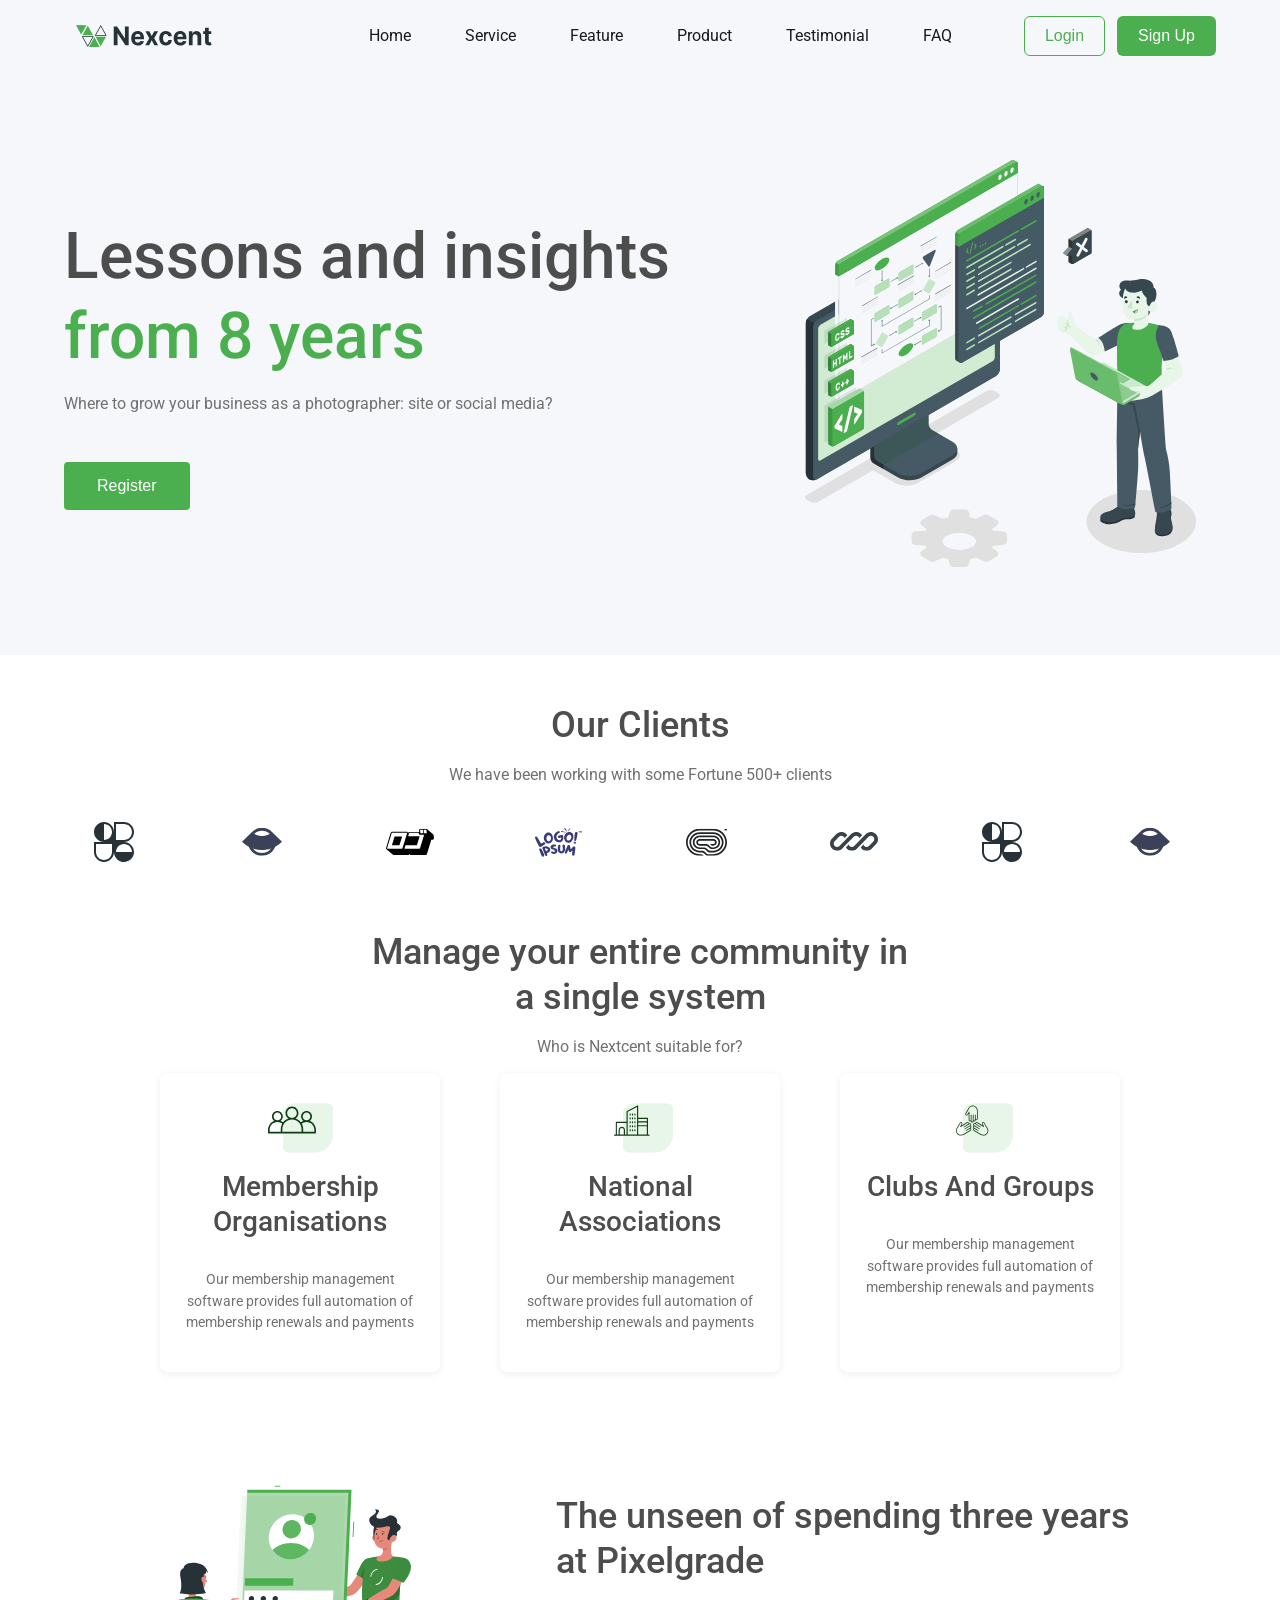
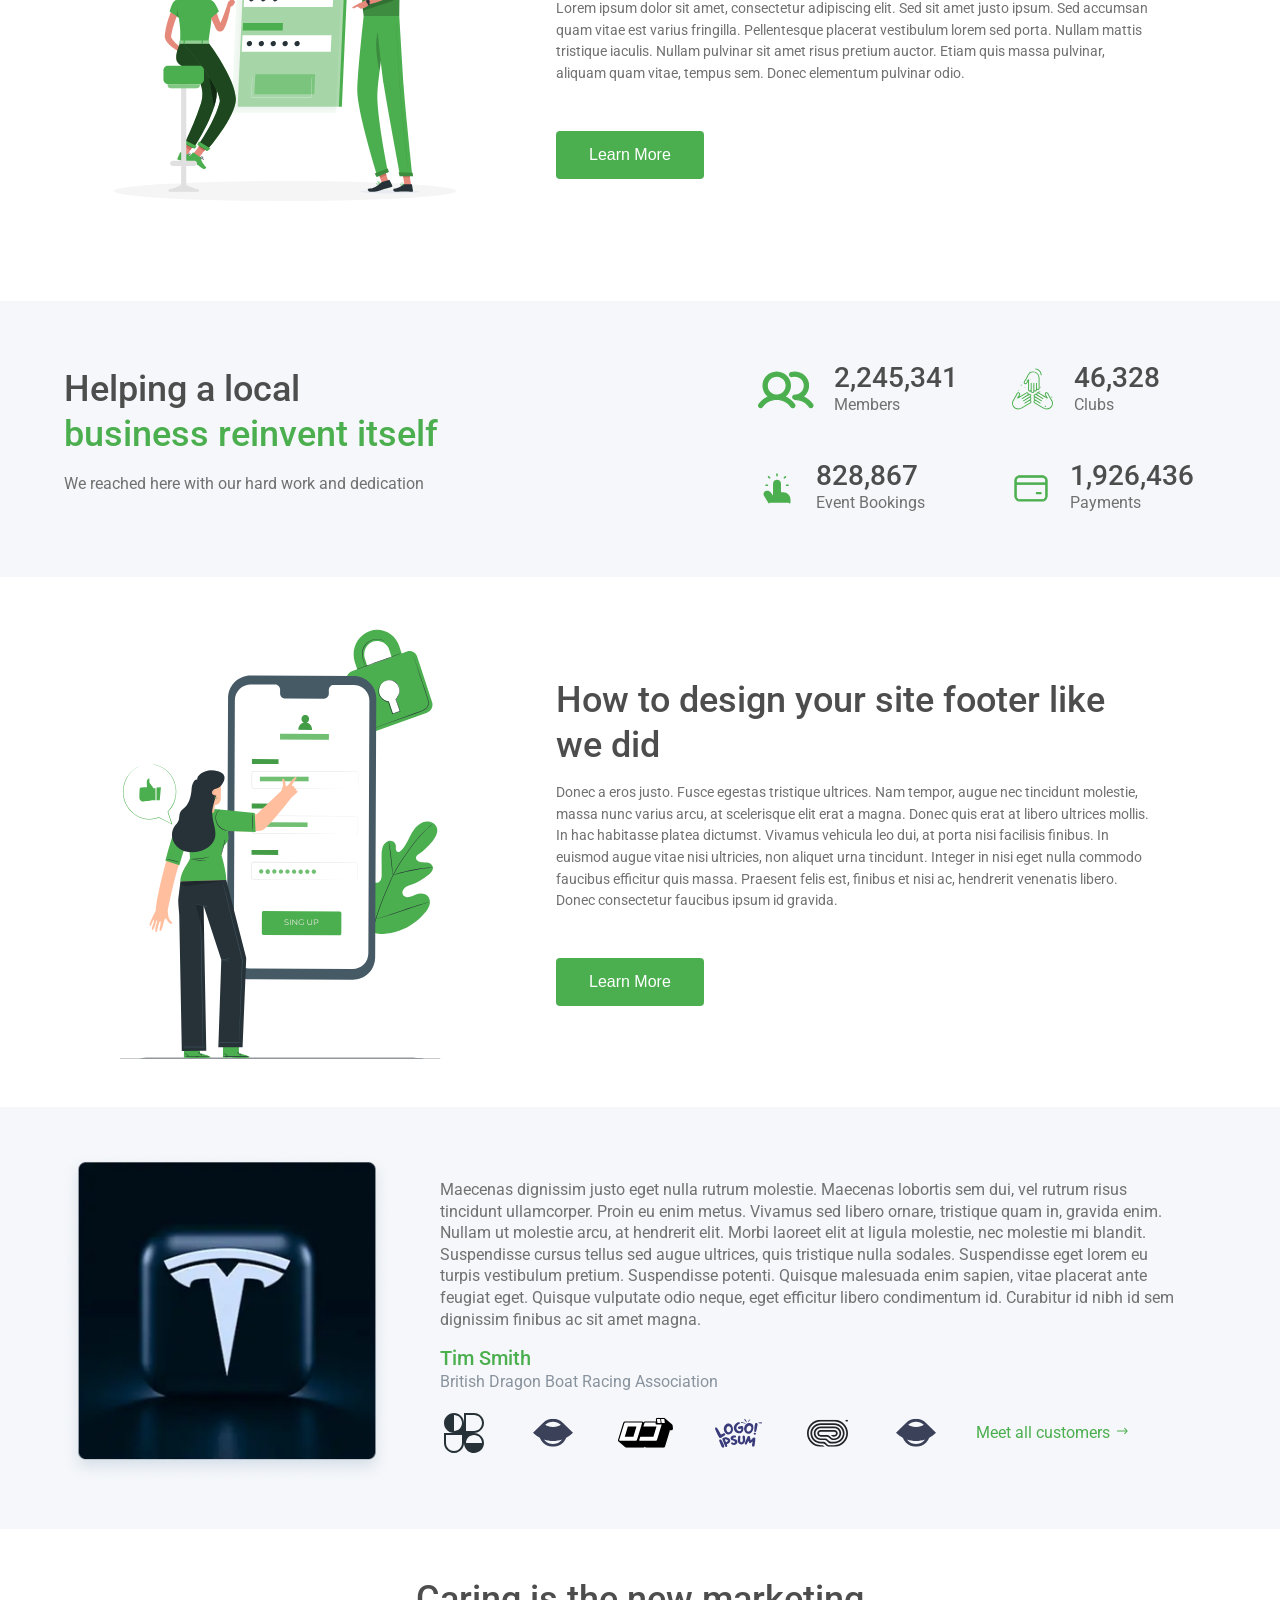
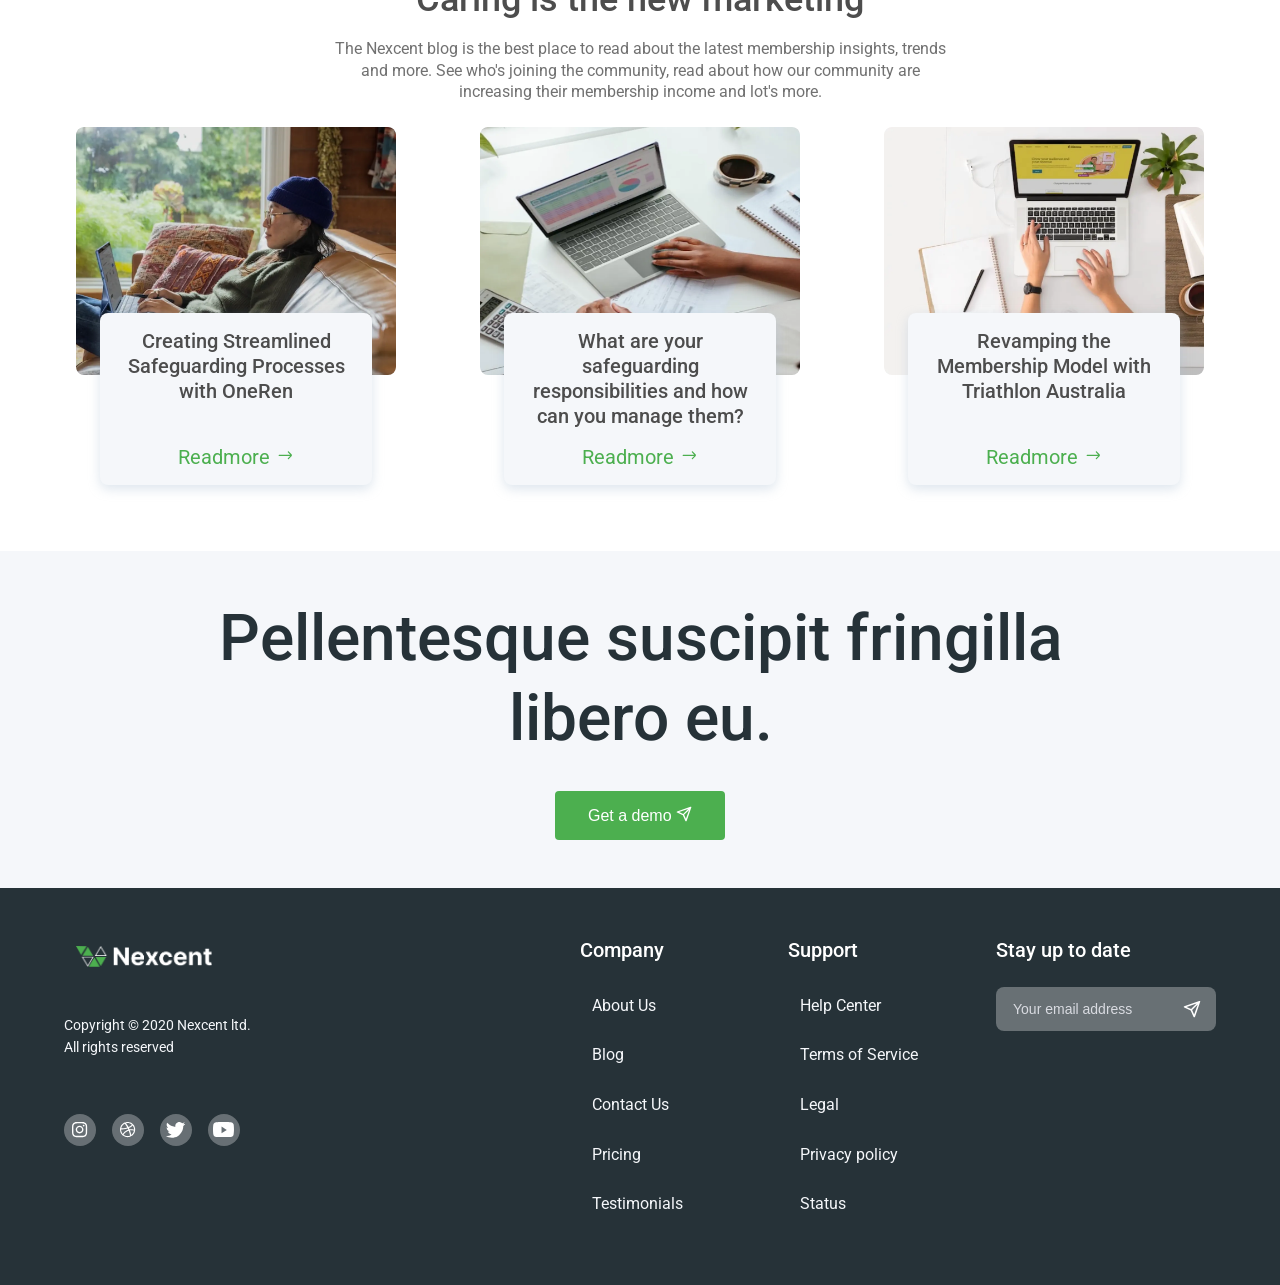
==== index.html @ 590fdd29 "review changes from 21/4/26" ====
<!doctype html>
<html lang="en">
  <head>
    <meta charset="UTF-8" />
    <meta name="viewport" content="width=device-width, initial-scale=1.0" />

    <meta name="mobile-web-app-capable" content="yes" />
    <meta name="apple-mobile-web-app-status-bar-style" content="default" />
    <meta name="apple-mobile-web-app-title" content="Nexcent" />

    <title>Lessons and insights from 8 years | Nexcent</title>

    <meta
      name="description"
      content="Lessons and insights from 8 years. Where to grow your business as a photographer: site or social media?"
    />
    <meta name="theme-color" content="#4caf4f" />
    <link rel="icon" href="assets/favicon.ico" type="image/x-icon" />

    <!-- Styles -->
    <link rel="stylesheet" href="css/typography.css" />

    <link
      rel="preload"
      href="css/styles.css"
      as="style"
      onload="this.rel = 'stylesheet'"
    />
    <noscript>
      <link rel="stylesheet" href="css/styles.css" />
    </noscript>

    <link rel="stylesheet" href="css/icomoon.css" />
  </head>

  <body>
    <a href="#main" class="skip-link">Skip to main content</a>
    <!-- Header Section -->
    <header>
      <div class="container">
        <div class="header-inner">
          <!-- Logo -->
          <a href="/" class="logo">
            <img
              src="assets/logo.svg"
              alt="Nexcent logo"
              width="160"
              height="25"
              fetchpriority="high"
            />
          </a>

          <!-- Hamburger -->
          <button
            class="hamburger"
            aria-controls="primary-navigation"
            aria-expanded="false"
            aria-label="Toggle menu"
          >
            <span></span>
            <span></span>
            <span></span>
          </button>

          <!-- Navigation -->
          <nav
            id="primary-navigation"
            class="nav-menu"
            aria-label="Main Navigation"
          >
            <!-- Close -->
            <button type="button" class="menu-close" aria-label="Close menu">
              <span></span>
              <span></span>
            </button>

            <ul class="nav-list">
              <li><a href="#">Home</a></li>
              <li><a href="#">Service</a></li>
              <li><a href="#">Feature</a></li>
              <li><a href="#">Product</a></li>
              <li><a href="#">Testimonial</a></li>
              <li><a href="#">FAQ</a></li>
            </ul>

            <div class="nav-actions">
              <button class="btn-secondary btn-header" data-modal="loginModal">
                Login
              </button>
              <button class="btn-primary btn-header" data-modal="signupModal">
                Sign Up
              </button>
            </div>
          </nav>
        </div>
      </div>
    </header>
    <div class="menu-overlay"></div>

    <!-- Main Section -->
    <main id="main">
      <!-- Hero section -->
      <section class="hero-section">
        <div class="container">
          <div class="hero-content flex-gap">
            <div class="hero-text">
              <h1>Lessons and insights <span>from 8 years</span></h1>
              <p class="sub-text">
                Where to grow your business as a photographer: site or social
                media?
              </p>
              <button
                type="button"
                class="btn-primary btn-register"
                data-modal="signupModal"
              >
                Register
              </button>
            </div>

            <picture class="hero-illustration">
              <source
                srcset="assets/hero-illustration.svg"
                type="image/svg+xml"
              />
              <img
                src="assets/hero-illustration.jpg"
                alt=""
                width="391"
                height="407"
                fetchpriority="high"
              />
            </picture>
          </div>
        </div>
      </section>

      <!-- Client section -->
      <section class="client-section">
        <div class="container">
          <div class="our-client-content">
            <h2 class="scroll-heading">Our Clients</h2>
            <p class="sub-text">
              We have been working with some Fortune 500+ clients
            </p>

            <div class="client-slider">
              <div class="client-track">
                <ul class="client-logos">
                  <!-- First Set of Logos -->
                  <li>
                    <img
                      src="assets/clients/client-logo-1.svg"
                      alt="Client Logo 1"
                      width="48"
                      height="48"
                      loading="lazy"
                    />
                  </li>
                  <li>
                    <img
                      src="assets/clients/client-logo-2.svg"
                      alt="Client Logo 2"
                      width="48"
                      height="48"
                      loading="lazy"
                    />
                  </li>
                  <li>
                    <img
                      src="assets/clients/client-logo-3.svg"
                      alt="Client Logo 3"
                      width="48"
                      height="48"
                      loading="lazy"
                    />
                  </li>
                  <li>
                    <img
                      src="assets/clients/client-logo-4.svg"
                      alt="Client Logo 4"
                      width="48"
                      height="48"
                      loading="lazy"
                    />
                  </li>
                  <li>
                    <img
                      src="assets/clients/client-logo-5.svg"
                      alt="Client Logo 5"
                      width="48"
                      height="48"
                      loading="lazy"
                    />
                  </li>
                  <li>
                    <img
                      src="assets/clients/client-logo-6.svg"
                      alt="Client Logo 6"
                      width="48"
                      height="48"
                      loading="lazy"
                    />
                  </li>

                  <!-- Duplicate Set of Logos (Required for seamless infinite scroll) -->
                  <li>
                    <img
                      src="assets/clients/client-logo-1.svg"
                      alt="Client Logo 1"
                      width="48"
                      height="48"
                      loading="lazy"
                    />
                  </li>
                  <li>
                    <img
                      src="assets/clients/client-logo-2.svg"
                      alt="Client Logo 2"
                      width="48"
                      height="48"
                      loading="lazy"
                    />
                  </li>
                  <li>
                    <img
                      src="assets/clients/client-logo-3.svg"
                      alt="Client Logo 3"
                      width="48"
                      height="48"
                      loading="lazy"
                    />
                  </li>
                  <li>
                    <img
                      src="assets/clients/client-logo-4.svg"
                      alt="Client Logo 4"
                      width="48"
                      height="48"
                      loading="lazy"
                    />
                  </li>
                  <li>
                    <img
                      src="assets/clients/client-logo-5.svg"
                      alt="Client Logo 5"
                      width="48"
                      height="48"
                      loading="lazy"
                    />
                  </li>
                  <li>
                    <img
                      src="assets/clients/client-logo-6.svg"
                      alt="Client Logo 6"
                      width="48"
                      height="48"
                      loading="lazy"
                    />
                  </li>
                </ul>
              </div>
            </div>
          </div>
        </div>
      </section>

      <!-- feature cards section -->
      <section class="feature-cards-section">
        <div class="container">
          <div class="our-client-content">
            <h2 class="scroll-heading">
              Manage your entire community in a single system
            </h2>
            <p class="sub-text">Who is Nextcent suitable for?</p>
          </div>
          <div class="feature-cards horizontal-scroll grid-gap">
            <div class="feature-card">
              <span class="icon-membership" aria-hidden="true"></span>
              <h3>Membership Organisations</h3>
              <p class="sub-section">
                Our membership management software provides full automation of
                membership renewals and payments
              </p>
            </div>

            <div class="feature-card">
              <span class="icon-associations" aria-hidden="true"></span>
              <h3>National Associations</h3>
              <p class="sub-section">
                Our membership management software provides full automation of
                membership renewals and payments
              </p>
            </div>

            <div class="feature-card">
              <span class="icon-clubs-groups" aria-hidden="true"></span>
              <h3>Clubs And Groups</h3>
              <p class="sub-section">
                Our membership management software provides full automation of
                membership renewals and payments
              </p>
            </div>
          </div>
        </div>
      </section>

      <!-- Descriptive content section -->
      <section class="descriptive-content">
        <div class="container">
          <div class="description-content flex-gap">
            <picture class="pixelgrade-illustration">
              <source
                srcset="assets/pixelgrade-illustration.svg"
                type="image/svg+xml"
              />
              <img
                src="assets/pixelgrade-illustration.jpg"
                width="442"
                height="329"
                alt=""
                loading="lazy"
              />
            </picture>
            <div class="description-text-content">
              <h2 class="scroll-heading">
                The unseen of spending three years at Pixelgrade
              </h2>
              <p class="sub-section">
                Lorem ipsum dolor sit amet, consectetur adipiscing elit. Sed sit
                amet justo ipsum. Sed accumsan quam vitae est varius fringilla.
                Pellentesque placerat vestibulum lorem sed porta. Nullam mattis
                tristique iaculis. Nullam pulvinar sit amet risus pretium
                auctor. Etiam quis massa pulvinar, aliquam quam vitae, tempus
                sem. Donec elementum pulvinar odio.
              </p>
              <div class="learn-more-buttons">
                <button type="button" class="btn-primary btn-learn-more">
                  Learn More
                </button>
              </div>
            </div>
          </div>
        </div>
      </section>

      <!-- statistics section -->
      <section class="statistics-section">
        <div class="container">
          <div class="statistics-content-wrapper">
            <div class="statistics-text-content">
              <h2 class="scroll-heading">
                Helping a local <span>business reinvent itself</span>
              </h2>
              <p class="sub-text">
                We reached here with our hard work and dedication
              </p>
            </div>
            <div class="statistics-content">
              <div class="stat-item">
                <span class="icon-members members" aria-hidden="true"></span>
                <div class="stat-number">
                  <h3 class="counter" data-target="2245341">2,245,341</h3>
                  <p class="sub-text">Members</p>
                </div>
              </div>
              <div class="stat-item">
                <span class="icon-clubs" aria-hidden="true"></span>
                <div class="stat-number">
                  <h3 class="counter" data-target="46328">46,328</h3>
                  <p class="sub-text">Clubs</p>
                </div>
              </div>
              <div class="stat-item">
                <span class="icon-booking" aria-hidden="true"></span>
                <div class="stat-number">
                  <h3 class="counter" data-target="828867">828,867</h3>
                  <p class="sub-text">Event Bookings</p>
                </div>
              </div>
              <div class="stat-item">
                <span class="icon-payments"></span>
                <div class="stat-number">
                  <h3 class="counter" data-target="1926436">1,926,436</h3>
                  <p class="sub-text">Payments</p>
                </div>
              </div>
            </div>
          </div>
        </div>
      </section>

      <!-- Descriptive section -->
      <section class="designing-footer">
        <div class="container">
          <div class="description-content flex-gap">
            <picture class="footer-designer-illustration">
              <source
                srcset="assets/howTo-illustration.svg"
                type="image/svg+xml"
              />
              <img
                src="assets/howTo-illustration.jpg"
                width="442"
                height="433"
                alt=""
                loading="lazy"
              />
            </picture>
            <div class="description-text-content">
              <h2 class="scroll-heading">
                How to design your site footer like we did
              </h2>
              <p class="sub-section">
                Donec a eros justo. Fusce egestas tristique ultrices. Nam
                tempor, augue nec tincidunt molestie, massa nunc varius arcu, at
                scelerisque elit erat a magna. Donec quis erat at libero
                ultrices mollis. In hac habitasse platea dictumst. Vivamus
                vehicula leo dui, at porta nisi facilisis finibus. In euismod
                augue vitae nisi ultricies, non aliquet urna tincidunt. Integer
                in nisi eget nulla commodo faucibus efficitur quis massa.
                Praesent felis est, finibus et nisi ac, hendrerit venenatis
                libero. Donec consectetur faucibus ipsum id gravida.
              </p>
              <button type="button" class="btn-primary btn-learn-more">
                Learn More
              </button>
            </div>
          </div>
        </div>
      </section>

      <!-- Customer review section -->
      <section class="customer-review-section">
        <div class="container">
          <div class="customer-review flex-gap">
            <div class="review-image">
              <picture>
                <source
                  srcset="assets/review-customer.webp"
                  type="image/webp"
                />
                <img
                  src="assets/review-customer.jpg"
                  alt="Representative from customer company giving testimonial"
                  height="326"
                  width="326"
                  loading="lazy"
                />
              </picture>
            </div>
            <div class="customer-review-text">
              <p class="sub-text">
                Maecenas dignissim justo eget nulla rutrum molestie. Maecenas
                lobortis sem dui, vel rutrum risus tincidunt ullamcorper. Proin
                eu enim metus. Vivamus sed libero ornare, tristique quam in,
                gravida enim. Nullam ut molestie arcu, at hendrerit elit. Morbi
                laoreet elit at ligula molestie, nec molestie mi blandit.
                Suspendisse cursus tellus sed augue ultrices, quis tristique
                nulla sodales. Suspendisse eget lorem eu turpis vestibulum
                pretium. Suspendisse potenti. Quisque malesuada enim sapien,
                vitae placerat ante feugiat eget. Quisque vulputate odio neque,
                eget efficitur libero condimentum id. Curabitur id nibh id sem
                dignissim finibus ac sit amet magna.
              </p>
              <div class="reviewer-details">
                <h4>Tim Smith</h4>
                <p class="sub-text">British Dragon Boat Racing Association</p>
              </div>
              <div class="meet-customers">
                <ul class="meet-customer-logos">
                  <li>
                    <img
                      src="assets/clients/client-logo-1.svg"
                      alt=""
                      width="48"
                      height="48"
                      loading="lazy"
                    />
                  </li>
                  <li>
                    <img
                      src="assets/clients/client-logo-2.svg"
                      alt=""
                      width="48"
                      height="48"
                      loading="lazy"
                    />
                  </li>
                  <li>
                    <img
                      src="assets/clients/client-logo-3.svg"
                      alt=""
                      width="48"
                      height="48"
                      loading="lazy"
                    />
                  </li>
                  <li>
                    <img
                      src="assets/clients/client-logo-4.svg"
                      alt=""
                      width="48"
                      height="48"
                      loading="lazy"
                    />
                  </li>
                  <li>
                    <img
                      src="assets/clients/client-logo-5.svg"
                      alt=""
                      width="48"
                      height="48"
                      loading="lazy"
                    />
                  </li>
                  <li>
                    <img
                      src="assets/clients/client-logo-2.svg"
                      alt=""
                      width="48"
                      height="48"
                      loading="lazy"
                    />
                  </li>
                </ul>

                <div class="meet-customers-link">
                  <a href="#"
                    >Meet all customers
                    <span class="icon-arrow-right" aria-hidden="true"></span
                  ></a>
                </div>
              </div>
            </div>
          </div>
        </div>
      </section>

      <!-- Marketing section -->
      <section class="marketing-section">
        <div class="container">
          <div class="marketing-section-content">
            <h2 class="scroll-heading">Caring is the new marketing</h2>
            <p class="sub-text">
              The Nexcent blog is the best place to read about the latest
              membership insights, trends and more. See who's joining the
              community, read about how our community are increasing their
              membership income and lot's more.​
            </p>
          </div>
          <div class="marketing-content-cards grid-gap horizontal-scroll">
            <div class="marketing-card">
              <a href="#">
                <picture
                  ><source
                    srcset="assets/blog-streamlined.webp"
                    type="image/webp" />
                  <img
                    src="assets/blog-streamlined.jpg"
                    alt=""
                    width="368"
                    height="286"
                    loading="lazy"
                /></picture>
                <div class="marketing-card-text">
                  <h4>
                    Creating Streamlined Safeguarding Processes with OneRen
                  </h4>
                  <div class="custom-link">
                    <span>
                      Readmore
                      <span class="icon-arrow-right" aria-hidden="true"></span
                    ></span>
                  </div>
                </div>
              </a>
            </div>
            <div class="marketing-card">
              <a href="#">
                <picture
                  ><source
                    srcset="assets/blog-safeguard.webp"
                    type="image/webp" />
                  <img
                    src="assets/blog-safeguard.jpg"
                    alt=""
                    width="368"
                    height="286"
                    loading="lazy"
                /></picture>
                <div class="marketing-card-text">
                  <h4>
                    What are your safeguarding responsibilities and how can you
                    manage them?
                  </h4>
                  <div class="custom-link">
                    <span>
                      Readmore
                      <span class="icon-arrow-right" aria-hidden="true"></span
                    ></span>
                  </div>
                </div>
              </a>
            </div>
            <div class="marketing-card">
              <a href="#">
                <picture
                  ><source
                    srcset="assets/blog-membership.webp"
                    type="image/webp" />
                  <img
                    src="assets/blog-membership.jpg"
                    alt=""
                    width="368"
                    height="286"
                    loading="lazy"
                /></picture>
                <div class="marketing-card-text">
                  <h4>
                    Revamping the Membership Model with Triathlon Australia
                  </h4>

                  <div class="custom-link">
                    <span>
                      Readmore
                      <span class="icon-arrow-right" aria-hidden="true"></span
                    ></span>
                  </div>
                </div>
              </a>
            </div>
          </div>
        </div>
      </section>

      <!-- Demo section -->
      <section class="demo-section">
        <div class="container">
          <div class="demo-section-content">
            <h2 class="scroll-heading">
              Pellentesque suscipit fringilla libero eu.
            </h2>
            <button
              type="button"
              class="btn-primary btn-demo"
              data-modal="demoModal"
            >
              Get a demo
              <span class="icon-send" aria-hidden="true"></span>
            </button>
          </div>
        </div>
      </section>
    </main>

    <!-- Footer -->
    <footer>
      <div class="container">
        <div class="footer-content">
          <!-- Logo -->
          <div class="copyright-social-media">
            <a href="/" class="logo">
              <img
                src="assets/logo-white.png"
                alt="Nexcent logo"
                width="160"
                height="25"
                loading="lazy"
              />
            </a>
            <div class="copyright">
              <p class="sub-section footer-section">
                Copyright © 2020 Nexcent ltd.
              </p>
              <p class="sub-section footer-section">All rights reserved</p>
            </div>

            <ul class="social-media-icons">
              <li>
                <a
                  href="#"
                  aria-label="Visit our Instagram page"
                  target="_blank"
                >
                  <span class="icon-instagram" aria-hidden="true"></span
                ></a>
              </li>
              <li>
                <a
                  href="#"
                  aria-label="Visit our Dribble channel"
                  target="_blank"
                >
                  <span class="icon-dribble" aria-hidden="true"></span
                ></a>
              </li>
              <li>
                <a href="#" aria-label="Visit our Twitter page" target="_blank">
                  <span class="icon-twitter" aria-hidden="true"></span
                ></a>
              </li>
              <li>
                <a
                  href="#"
                  aria-label="Visit our YouTube channel"
                  target="_blank"
                >
                  <span class="icon-youtube" aria-hidden="true"></span
                ></a>
              </li>
            </ul>
          </div>

          <!-- Company -->
          <div class="company-support-list">
            <h4>Company</h4>
            <ul>
              <li><a href="#">About Us</a></li>
              <li><a href="#">Blog</a></li>
              <li><a href="#">Contact Us</a></li>
              <li><a href="#">Pricing</a></li>
              <li><a href="#">Testimonials</a></li>
            </ul>
          </div>

          <!-- Support -->
          <div class="company-support-list">
            <h4>Support</h4>
            <ul>
              <li><a href="#">Help Center</a></li>
              <li><a href="#">Terms of Service</a></li>
              <li><a href="#">Legal</a></li>
              <li><a href="#">Privacy policy</a></li>
              <li><a href="#">Status</a></li>
            </ul>
          </div>

          <!-- Stay Updated -->
          <div class="stay-updated">
            <h4>Stay up to date</h4>

            <form class="email-form" novalidate>
              <label for="email" class="visually-hidden"> Email address </label>

              <div class="input-email-field">
                <input
                  type="email"
                  id="email"
                  name="email"
                  placeholder="Your email address"
                  autocomplete="email"
                />

                <button
                  type="submit"
                  class="btn-send"
                  aria-label="Subscribe to newsletter"
                >
                  <span class="icon-send" aria-hidden="true"></span>
                </button>
              </div>
              <small class="emailError"></small>
            </form>
          </div>
        </div>
      </div>
    </footer>

    <!-- Modal Overlay -->
    <div class="modal-overlay" id="modalOverlay"></div>
    <!-- Login Modal -->
    <div
      class="modal"
      id="loginModal"
      role="dialog"
      aria-modal="true"
      tabindex="-1"
    >
      <div class="modal-content">
        <button class="modal-close" data-close>&times;</button>
        <h3>Login</h3>

        <form class="modal-form" novalidate>
          <div class="form-group">
            <label for="loginEmail">Email</label>
            <input
              type="email"
              id="loginEmail"
              name="loginEmail"
              placeholder="Email address"
              required
            />
            <small class="emailError"></small>
          </div>

          <div class="form-group">
            <label for="loginPassword">Password</label>
            <input
              type="password"
              id="loginPassword"
              name="loginPassword"
              placeholder="Password"
              required
            />
          </div>

          <button type="submit" class="btn-primary">Login</button>
          <div class="modal-auth-switch">
            New to nexcent?
            <a href="#" data-modal="signupModal">Signup</a> here.
          </div>
        </form>
      </div>
    </div>

    <!-- Signup Modal -->
    <div
      class="modal"
      id="signupModal"
      aria-hidden="true"
      role="dialog"
      tabindex="-1"
    >
      <div class="modal-content">
        <button class="modal-close" data-close>&times;</button>
        <h3>Create Account</h3>

        <form class="modal-form" novalidate>
          <div class="form-group">
            <label for="signupName">Full Name</label>
            <input
              type="text"
              id="signupName"
              name="signupName"
              placeholder="Full Name"
              required
            />
            <small class="emailError"></small>
          </div>

          <div class="form-group">
            <label for="signupEmail">Email</label>
            <input
              type="email"
              id="signupEmail"
              name="signupEmail"
              placeholder="Email address"
              required
            />
            <small class="emailError"></small>
          </div>

          <div class="form-group">
            <label for="signupPassword">Password</label>
            <input
              type="password"
              id="signupPassword"
              name="signupPassword"
              placeholder="Password"
              required
            />
          </div>

          <button type="submit" class="btn-primary">Sign Up</button>
          <div class="modal-auth-switch">
            Already have an account?
            <a href="#" data-modal="loginModal">Login</a> here.
          </div>
        </form>
      </div>
    </div>

    <!-- Demo Modal -->
    <div class="modal" id="demoModal" aria-hidden="true" tabindex="-1">
      <div class="modal-content">
        <button class="modal-close" data-close>&times;</button>
        <h3>Request Demo</h3>

        <form class="modal-form" novalidate>
          <div class="form-group">
            <label for="companyName">Company Name</label>
            <input
              type="text"
              id="companyName"
              name="companyName"
              placeholder="Company Name"
              required
            />
          </div>

          <div class="form-group">
            <label for="demoEmail">Work Email</label>
            <input
              type="email"
              id="demoEmail"
              name="demoEmail"
              placeholder="Work Email"
              required
            />
            <small class="emailError"></small>
          </div>

          <button type="submit" class="btn-primary">Request Demo</button>
        </form>
      </div>
    </div>
    <script src="script.js" defer></script>
  </body>
</html>
---- css/typography.css ----
/* Regular */
@font-face {
  font-family: "Roboto";
  src: url("../fonts/Roboto-Regular.woff2") format("woff2");
  font-weight: 400;
  font-display: swap;
}

/* Medium */
@font-face {
  font-family: "Roboto";
  src: url("../fonts/Roboto-Medium.woff2") format("woff2");
  font-weight: 500;
  font-display: swap;
}
/* Semi-Bold */
@font-face {
  font-family: "Roboto";
  src: url("../fonts/Roboto-SemiBold.woff2") format("woff2");
  font-weight: 600;
  font-display: swap;
}

:root {
  --font-primary: "Roboto", sans-serif;

  --primary-color: #4caf4f;
  --primary-dark: #438443;

  --neutral-color: #f5f7fa;
  --neutral-black: #263238;
  --neutral-gray: #89939e;

  --navigation-text: #18191f;
  --heading-text: #4d4d4d;
  --body-text: #717171;
  --text-gray: #d9dbe1;

  --default-color: #ffff;
  --default-error: #ff7d7a;
  --default-success: #4caf50;
  --default-color-transparent: rgb(255 255 255/0.3);

  /* Font sizes */
  --fs-h1: 4rem;
  --fs-h2: 2.25rem;
  --fs-h3: 1.75rem;
  --fs-h4: 1.25rem;

  --fs-h1-mobile: 2.4rem;
  --fs-h2-mobile: 1.75rem;
  --fs-h3-mobile: 1.375rem;
  --fs-h4-mobile: 1.125rem;

  --fs-body: 1rem;
  --fs-body-sm: 0.875rem;
}
---- css/styles.css ----
@import url("./utils/animation.css");

*,
*::before,
*::after {
  box-sizing: border-box;
}

body {
  font-family: var(--font-primary);
  font-size: var(--fs-body);
  color: var(--body-text);
  margin: 0;
  font-weight: 400;
  line-height: 1.35rem;
}

.skip-link {
  position: absolute;
  top: -40px;
  left: 0;
  background: #4caf4f;
  color: white;
  padding: 8px 16px;
  text-decoration: none;
  z-index: 200;
  transition: all 0.3s ease;
}

.skip-link:focus {
  top: 0;
}

button:focus-visible,
a:focus-visible {
  outline: 2px solid var(--primary-color);
  outline-offset: 2px;
  box-shadow: 0 0 0 4px rgba(76, 175, 79, 0.2);
}

h1,
h2,
h3,
h4 {
  line-height: 1.25;
  color: var(--heading-text);
  margin: 0;
  font-weight: 500;
}

/* Typography */
h1 {
  font-size: var(--fs-h1);
}
h2 {
  font-size: var(--fs-h2);
}
h3 {
  font-size: var(--fs-h3);
}
h4 {
  font-size: var(--fs-h4);
}

@media screen and (max-width: 767px) {
  h1 {
    font-size: var(--fs-h1-mobile);
  }
  h2 {
    font-size: var(--fs-h2-mobile);
  }
  h3 {
    font-size: var(--fs-h3-mobile);
  }
  h4 {
    font-size: var(--fs-h4-mobile);
  }
}

small {
  color: var(--default-error);
  font-size: 0.75rem;
}

section {
  padding: 48px 0;
  margin: 0;
}

.sub-text {
  font-size: var(--fs-body);
  color: var(--body-text);
}
.sub-section {
  font-size: var(--fs-body-sm);
  color: var(--body-text);
}

/* Container */
.container {
  width: min(1200px, 90%);
  margin: 0 auto;
}

.flex-gap {
  display: flex;
  gap: 50px;
}

.grid-gap {
  display: grid;
  gap: 60px;
}

a {
  color: var(--primary-color);
  text-decoration: none;
  display: inline-block;
  padding: 8px 12px;
}

a:hover {
  text-decoration: underline;
  color: var(--primary-dark);
}

/* Focus */
a:focus-visible {
  outline: 2px solid var(--primary-color);
  outline-offset: 3px;
  border-radius: 4px;
}

/* Active */
a:active {
  color: var(--primary-dark);
  transform: translateY(1px);
}

li {
  list-style: none;
}

img {
  display: block;
  width: 100%;
  height: auto;
}

picture {
  display: block;
}

/* Buttons */
button {
  padding: 14px 32px;
  border-radius: 4px;
  border: 1px solid transparent;
  cursor: pointer;
  font-size: var(--fs-body);
}

.btn-primary {
  background: var(--primary-color);
  color: var(--default-color);
}

.btn-primary:hover {
  background: var(--primary-dark);
}

.btn-secondary {
  background: transparent;
  color: var(--primary-color);
  border: 1px solid var(--primary-color);
}

.btn-secondary:hover {
  border-color: var(--primary-dark);
  color: var(--primary-dark);
}

.logo {
  width: 160px;
  margin-right: auto;
}

/* Header */
header {
  background: var(--neutral-color);
  position: sticky;
  top: 0;
  z-index: 100;
}

.header-inner {
  display: flex;
  justify-content: space-between;
  align-items: center;
  padding: 16px 0;
  gap: 20px;
}

/* Hamburger (Mobile First) */
.hamburger {
  display: flex;
  flex-direction: column;
  gap: 5px;
  background: none;
  border: none;
  cursor: pointer;
  padding: 8px;
}

.hamburger span {
  width: 24px;
  height: 2px;
  background: var(--heading-text);
}

/* Mobile Navigation */
.nav-menu {
  position: fixed;
  inset: 0 0 0 auto;
  width: 280px;
  height: 100vh;
  background: #fff;
  padding: 80px 24px;
  transform: translateX(100%);
  transition: all 0.3s ease;
  z-index: 200;
}

.nav-menu.active {
  transform: translateX(0);
}

/* Navigation List */
.nav-list {
  display: flex;
  flex-direction: column;
  gap: 30px;
  margin: 0 0 32px;
  padding: 0;
  overflow-x: auto;
  white-space: nowrap;
}

.nav-list a {
  color: var(--navigation-text);
  font-size: 1rem;
  transition: all 0.3s ease;
}

.nav-list a:hover {
  color: var(--primary-color);
}

/* Buttons */
.nav-actions {
  display: flex;
  flex-direction: column;
  gap: 12px;
}

.btn-header {
  border-radius: 6px;
  padding: 10px 20px;
}

.btn-demo,
.btn-register,
.btn-learn-more {
  margin-top: 32px;
}

/* Close Button */
.menu-close {
  position: absolute;
  top: 20px;
  right: 20px;
  width: 32px;
  height: 32px;
  background: none;
  border: 1px solid var(--primary-color);
  cursor: pointer;
}

.menu-close span {
  position: absolute;
  top: 50%;
  left: 50%;
  width: 22px;
  height: 2px;
  background: var(--heading-text);
}

.menu-close span:first-child {
  transform: translate(-50%, -50%) rotate(45deg);
}

.menu-close span:last-child {
  transform: translate(-50%, -50%) rotate(-45deg);
}

/* Hero section*/
.hero-section {
  background: var(--neutral-color);
}
.hero-content {
  display: flex;
  flex-direction: column-reverse;
  align-items: center;
}

.hero-text span {
  color: var(--primary-color);
}

/* client section*/
.our-client-content {
  display: flex;
  flex-direction: column;
  align-items: center;
  text-align: center;
}

.client-logos img {
  max-width: 48px;
  height: auto;
}

.client-slider {
  overflow: hidden;
  position: relative;
  width: 100%;
}

.client-logos {
  display: flex;
  gap: 3rem;
  margin: 0;
  padding: 0;
  animation: marqueeScroll 30s linear infinite;
  width: fit-content;
}

.client-logos li {
  list-style: none;
  flex-shrink: 0;
  display: flex;
  align-items: center;
  justify-content: center;
  min-width: 100px;
  height: 80px;
}

/* Client Slider Styles */
.client-track {
  overflow: hidden;
  position: relative;
}

/* feature Card Styling */
.feature-cards-section {
  padding-top: 0;
}

.feature-cards {
  display: flex;
  width: 100%;
  align-items: stretch;
}

.feature-card {
  padding: 24px;
  text-align: center;
  border-radius: 8px;
  background: var(--default-color);
  box-shadow: 0 2px 8px rgba(0, 0, 0, 0.07);
  display: flex;
  flex-direction: column;
  max-width: 299px;
  flex: 0 0 299px;

  gap: 16px;
}

.feature-card p {
  flex-grow: 1;
}
/* Icons - feature cards*/
.feature-card span {
  font-size: 56px;
  display: block;
}

/* Descriptive content */
.description-content {
  display: flex;
  flex-direction: column;
}

.description-text-content {
  max-width: 600px;
}

.descriptive-content {
  padding-top: 0;
}

/* Statistics section */
.statistics-section {
  background: var(--neutral-color);
  padding: 60px 0;
}

.statistics-content-wrapper {
  display: flex;
  flex-direction: column;
  gap: 32px;
}

.statistics-text-content h2 span {
  color: var(--primary-color);
  display: block;
}
.statistics-content {
  display: grid;
  grid-template-columns: repeat(2, 1fr);
  gap: 40px;
}

.stat-item {
  display: flex;
  align-items: flex-start;
}

.stat-number {
  display: flex;
  flex-direction: column;
  margin-left: 10px;
  align-items: flex-start;
}

.stat-number h3 {
  font-variant-numeric: tabular-nums;
  font-feature-settings: "tnum";
  min-width: 8ch;
  display: inline-block;
}

.stat-item span {
  font-size: 38px;
  padding: 10px;
}

.stat-number h3,
.stat-number p {
  margin: 0;
  line-height: 1.2;
}

/* Customer review section */
.customer-review-section {
  background-color: var(--neutral-color);
}

.customer-review {
  display: flex;
  flex-direction: column;
  align-items: center;
}

.review-image {
  max-width: 326px;
  flex-shrink: 0;
}

.customer-review-text {
  max-width: 742px;
  width: 100%;
}

.customer-review-text .sub-text {
  margin-top: 0;
}

.reviewer-details h4 {
  margin: 0;
  color: var(--primary-color);
}

.reviewer-details .sub-text {
  color: var(--neutral-gray);
  margin-top: 0;
}

/* Meet customers */
.meet-customers {
  display: flex;
  flex-direction: column;
  align-items: flex-start;
  gap: 16px;
}

.meet-customer-logos {
  display: flex;
  flex-wrap: wrap;
  padding: 0;
  margin: 0;
  gap: 20px;
}

.meet-customers-link {
  padding: 0;
}

/* Marketing section  */
.custom-link {
  display: flex;
  align-items: center;
  margin-top: auto;
  color: var(--primary-color);
}

.marketing-section-content {
  text-align: center;
  max-width: 628px;
  margin: 0 auto;
}

.marketing-content-cards {
  display: flex;
  overflow-x: auto;
  scroll-snap-type: x mandatory;
  padding-bottom: 10px;
}

.marketing-card {
  display: flex;
  flex-direction: column;
  height: 100%;
  max-width: 400px;
  will-change: transform;
}

.marketing-card img {
  border-radius: 8px;
}

.marketing-card-text {
  background: var(--neutral-color);
  padding: 16px;
  border-radius: 8px;
  position: relative;
  margin: -60px auto 0;
  width: 85%;
  box-shadow: 0 4px 12px #abbed166;
  text-align: center;
  display: flex;
  flex-direction: column;
  justify-content: space-between;
  gap: 16px;
  align-items: center;
  min-height: 140px;
}

.marketing-card a {
  display: flex;
  flex-direction: column;
  height: 100%;
  text-decoration: none;
  display: inline-flex;
  align-items: center;
  gap: 8px;
}

/* demo section */
.demo-section {
  background-color: var(--neutral-color);
}

.demo-section-content {
  margin: 0 auto;
  max-width: 887px;
  text-align: center;
}

.demo-section-content h2 {
  color: var(--neutral-black);
}

/* Footer */
footer {
  background-color: var(--neutral-black);
}

.footer-section {
  color: var(--neutral-color);
  margin: 0;
}

.footer-content h4 {
  color: var(--default-color);
  margin-bottom: 24px;
}

.footer-content {
  display: grid;
  gap: 2rem;
  align-items: start;
  padding: 30px 0;
  grid-template-columns: 1fr 1fr;
  grid-template-areas:
    "b c"
    "a d";
}

.copyright-social-media {
  display: grid;
  gap: 40px;
}

.social-media-icons {
  display: flex;
  text-align: center;
  align-items: center;
  gap: 1rem;
  padding: 0;
}

.social-media-icons a {
  display: flex;
  justify-content: center;
  align-items: center;
  width: 32px;
  height: 32px;
  background: var(--default-color-transparent);
  border-radius: 100%;
  text-decoration: none;
}
.social-media-icons a:hover {
  background: var(--primary-color);
}

.social-media-icons a:focus-visible {
  outline: 2px solid var(--primary-color);
  outline-offset: 3px;
}

.company-support-list ul {
  margin: 0;
  padding: 0;
}

.company-support-list ul li a {
  color: var(--neutral-color);
  transition: all 0.3s ease;
}

.input-email-field {
  display: flex;
  align-items: center;
  background: var(--default-color-transparent);
  border-radius: 8px;
  max-width: 255px;
  border: 1px solid transparent;
}

.input-email-field input {
  border: none;
  background: transparent;
  color: var(--default-color);
  width: 100%;
  font-size: 14px;
  outline: none;
  padding: 8px 16px;
}

.input-email-field input::placeholder {
  color: var(--text-gray);
}

.input-email-field.input-error {
  border: 1px solid var(--default-error);
}

.input-email-field.input-success {
  border: 1px solid var(--default-success);
}

.btn-send {
  background: transparent;
  border: none;
  cursor: pointer;
  color: var(--default-color);
  display: flex;
  align-items: center;
  justify-content: center;
  padding: 12px 14px;
}

.btn-send .icon-send {
  font-size: 18px;
}

.copyright-social-media {
  grid-area: a;
}

.company {
  grid-area: b;
}

.support {
  grid-area: c;
}

.stay-updated {
  grid-area: d;
}

.company-support-list ul li {
  margin-bottom: 12px;
}

.visually-hidden {
  position: absolute;
  width: 1px;
  height: 1px;
  padding: 0;
  margin: -1px;
  overflow: hidden;
  clip: rect(0, 0, 0, 0);
  border: 0;
}

/* Min-width -  767px */
@media (min-width: 767px) {
  /* images aspect ratio */
  .hero-illustration {
    aspect-ratio: 391 / 407;
  }

  .pixelgrade-illustration {
    aspect-ratio: 442 / 329;
  }

  .footer-designer-illustration {
    aspect-ratio: 442 / 433;
  }

  .hero-content {
    flex-direction: row;
    align-items: center;
    max-width: 100%;
    padding: 40px 0;
  }

  .hero-text {
    max-width: 60%;
  }

  .our-client-content h2 {
    max-width: 542px;
  }

  .feature-cards {
    display: grid;
    grid-template-columns: repeat(auto-fit, minmax(260px, 280px));
    justify-content: center;
  }

  .feature-card {
    max-width: 280px;
    width: 100%;
  }

  .description-content {
    flex-direction: row;
    align-items: center;
  }

  .description-text-content {
    flex: 1;
    padding: 0;
  }

  .customer-review {
    flex-direction: row;
    align-items: center;
  }

  .readmore-text {
    font-size: var(--fs-h4);
  }

  .marketing-card-text {
    margin-top: -70px;
    min-height: 160px;
  }
  .marketing-content-cards {
    display: grid;
    grid-template-columns: repeat(2, 1fr);
    overflow: visible;
  }

  .marketing-card {
    flex: unset;
  }

  .demo-section-content h2 {
    font-size: 64px;
  }

  .footer-content {
    grid-template-columns: 2.75fr 1fr 1fr 1.25fr;
    grid-template-areas: "a b c d";
    padding: 50px 0;
  }

  /* Modals  */
  .modal-content {
    padding: 40px;
  }
}

/* Min-width - 1023px */
@media (min-width: 1023px) {
  .hamburger {
    display: none;
  }

  .menu-close {
    display: none;
  }

  .custom-link {
    font-size: var(--fs-h4);
  }

  /* Header */
  .nav-menu {
    position: static;
    transform: none;
    width: auto;
    height: auto;
    padding: 0;
    background: transparent;
    display: flex;
    align-items: center;
    justify-content: space-between;
  }

  .nav-list {
    flex-direction: row;
    margin: 0;
  }

  .nav-actions {
    flex-direction: row;
    margin-left: 60px;
  }

  .header-buttons {
    display: flex;
    gap: 16px;
  }

  .btn-mobile {
    display: none;
  }

  .statistics-content-wrapper {
    flex-direction: row;
    align-items: center;
    justify-content: space-between;
  }

  .statistics-text-content {
    max-width: 540px;
  }

  .customer-review-text {
    max-width: 748px;
  }

  .meet-customers {
    flex-direction: row;
    align-items: center;
    flex-wrap: wrap;
    gap: 24px;
  }

  .meet-customer-logos {
    gap: 41px;
  }

  .marketing-content-cards {
    grid-template-columns: repeat(3, 1fr);
    align-items: stretch;
  }
  .marketing-card:hover img {
    transform: scale(1.08);
  }
  .marketing-card {
    height: 100%;
    display: flex;
    flex-direction: column;
    transition: transform 0.5s ease;
  }

  .marketing-card:hover {
    transform: translateY(-4px);
  }

  .marketing-card:hover span {
    text-decoration: underline;
  }

  .marketing-card-text {
    flex-grow: 1;
  }

  /* Modals */
  .modal {
    max-width: 480px;
  }
}

/* Small mobile screens */
@media (max-width: 420px) {
  .statistics-content {
    grid-template-columns: 1fr;
    gap: 24px;
  }
}

/* Modals */
.modal-overlay {
  position: fixed;
  inset: 0;
  background: rgba(0, 0, 0, 0.5);
  opacity: 0;
  transition: 0.3s ease;
  z-index: 900;
  pointer-events: none;
  transition: opacity 0.3s ease;
}

.modal-overlay.active {
  opacity: 1;
  pointer-events: auto;
}

.modal {
  position: fixed;
  top: 50%;
  left: 50%;
  transform: translate(-50%, -40%);
  opacity: 0;
  visibility: hidden;
  z-index: 1000;
  width: 90%;
  max-width: 420px;
  transition: 0.3s ease;
  display: none;
}

.modal.active {
  transform: translate(-50%, -50%);
  opacity: 1;
  visibility: visible;
  display: block;
}

.modal-content {
  background: white;
  padding: 32px;
  border-radius: 8px;
  position: relative;
}

.modal-close {
  position: absolute;
  top: 16px;
  right: 16px;
  border: none;
  background: none;
  font-size: 22px;
  cursor: pointer;
}

.modal-form {
  display: flex;
  flex-direction: column;
  gap: 20px;
  margin-top: 20px;
}

.modal-form input {
  padding: 12px;
  border-radius: 6px;
  border: 1px solid #ddd;
  width: 100%;
}

.modal-form input.input-error {
  border-color: var(--default-error);
}

.modal-form input.input-success {
  border-color: var(--default-success);
}

.modal-auth-switch {
  font-size: var(--fs-body-sm);
  text-align: center;
}

.modal-auth-switch a {
  font-size: var(--fs-body);
}

/* Form group layout */
.form-group {
  display: flex;
  flex-direction: column;
  font-size: var(--fs-body-sm);
}

/* Required star */
.modal-form label:has(+ input[required])::after {
  content: " *";
  color: var(--default-error);
}
---- css/styles.css ----
@import url("./utils/animation.css");

*,
*::before,
*::after {
  box-sizing: border-box;
}

body {
  font-family: var(--font-primary);
  font-size: var(--fs-body);
  color: var(--body-text);
  margin: 0;
  font-weight: 400;
  line-height: 1.35rem;
}

.skip-link {
  position: absolute;
  top: -40px;
  left: 0;
  background: #4caf4f;
  color: white;
  padding: 8px 16px;
  text-decoration: none;
  z-index: 200;
  transition: all 0.3s ease;
}

.skip-link:focus {
  top: 0;
}

button:focus-visible,
a:focus-visible {
  outline: 2px solid var(--primary-color);
  outline-offset: 2px;
  box-shadow: 0 0 0 4px rgba(76, 175, 79, 0.2);
}

h1,
h2,
h3,
h4 {
  line-height: 1.25;
  color: var(--heading-text);
  margin: 0;
  font-weight: 500;
}

/* Typography */
h1 {
  font-size: var(--fs-h1);
}
h2 {
  font-size: var(--fs-h2);
}
h3 {
  font-size: var(--fs-h3);
}
h4 {
  font-size: var(--fs-h4);
}

@media screen and (max-width: 767px) {
  h1 {
    font-size: var(--fs-h1-mobile);
  }
  h2 {
    font-size: var(--fs-h2-mobile);
  }
  h3 {
    font-size: var(--fs-h3-mobile);
  }
  h4 {
    font-size: var(--fs-h4-mobile);
  }
}

small {
  color: var(--default-error);
  font-size: 0.75rem;
}

section {
  padding: 48px 0;
  margin: 0;
}

.sub-text {
  font-size: var(--fs-body);
  color: var(--body-text);
}
.sub-section {
  font-size: var(--fs-body-sm);
  color: var(--body-text);
}

/* Container */
.container {
  width: min(1200px, 90%);
  margin: 0 auto;
}

.flex-gap {
  display: flex;
  gap: 50px;
}

.grid-gap {
  display: grid;
  gap: 60px;
}

a {
  color: var(--primary-color);
  text-decoration: none;
  display: inline-block;
  padding: 8px 12px;
}

a:hover {
  text-decoration: underline;
  color: var(--primary-dark);
}

/* Focus */
a:focus-visible {
  outline: 2px solid var(--primary-color);
  outline-offset: 3px;
  border-radius: 4px;
}

/* Active */
a:active {
  color: var(--primary-dark);
  transform: translateY(1px);
}

li {
  list-style: none;
}

img {
  display: block;
  width: 100%;
  height: auto;
}

picture {
  display: block;
}

/* Buttons */
button {
  padding: 14px 32px;
  border-radius: 4px;
  border: 1px solid transparent;
  cursor: pointer;
  font-size: var(--fs-body);
}

.btn-primary {
  background: var(--primary-color);
  color: var(--default-color);
}

.btn-primary:hover {
  background: var(--primary-dark);
}

.btn-secondary {
  background: transparent;
  color: var(--primary-color);
  border: 1px solid var(--primary-color);
}

.btn-secondary:hover {
  border-color: var(--primary-dark);
  color: var(--primary-dark);
}

.logo {
  width: 160px;
  margin-right: auto;
}

/* Header */
header {
  background: var(--neutral-color);
  position: sticky;
  top: 0;
  z-index: 100;
}

.header-inner {
  display: flex;
  justify-content: space-between;
  align-items: center;
  padding: 16px 0;
  gap: 20px;
}

/* Hamburger (Mobile First) */
.hamburger {
  display: flex;
  flex-direction: column;
  gap: 5px;
  background: none;
  border: none;
  cursor: pointer;
  padding: 8px;
}

.hamburger span {
  width: 24px;
  height: 2px;
  background: var(--heading-text);
}

/* Mobile Navigation */
.nav-menu {
  position: fixed;
  inset: 0 0 0 auto;
  width: 280px;
  height: 100vh;
  background: #fff;
  padding: 80px 24px;
  transform: translateX(100%);
  transition: all 0.3s ease;
  z-index: 200;
}

.nav-menu.active {
  transform: translateX(0);
}

/* Navigation List */
.nav-list {
  display: flex;
  flex-direction: column;
  gap: 30px;
  margin: 0 0 32px;
  padding: 0;
  overflow-x: auto;
  white-space: nowrap;
}

.nav-list a {
  color: var(--navigation-text);
  font-size: 1rem;
  transition: all 0.3s ease;
}

.nav-list a:hover {
  color: var(--primary-color);
}

/* Buttons */
.nav-actions {
  display: flex;
  flex-direction: column;
  gap: 12px;
}

.btn-header {
  border-radius: 6px;
  padding: 10px 20px;
}

.btn-demo,
.btn-register,
.btn-learn-more {
  margin-top: 32px;
}

/* Close Button */
.menu-close {
  position: absolute;
  top: 20px;
  right: 20px;
  width: 32px;
  height: 32px;
  background: none;
  border: 1px solid var(--primary-color);
  cursor: pointer;
}

.menu-close span {
  position: absolute;
  top: 50%;
  left: 50%;
  width: 22px;
  height: 2px;
  background: var(--heading-text);
}

.menu-close span:first-child {
  transform: translate(-50%, -50%) rotate(45deg);
}

.menu-close span:last-child {
  transform: translate(-50%, -50%) rotate(-45deg);
}

/* Hero section*/
.hero-section {
  background: var(--neutral-color);
}
.hero-content {
  display: flex;
  flex-direction: column-reverse;
  align-items: center;
}

.hero-text span {
  color: var(--primary-color);
}

/* client section*/
.our-client-content {
  display: flex;
  flex-direction: column;
  align-items: center;
  text-align: center;
}

.client-logos img {
  max-width: 48px;
  height: auto;
}

.client-slider {
  overflow: hidden;
  position: relative;
  width: 100%;
}

.client-logos {
  display: flex;
  gap: 3rem;
  margin: 0;
  padding: 0;
  animation: marqueeScroll 30s linear infinite;
  width: fit-content;
}

.client-logos li {
  list-style: none;
  flex-shrink: 0;
  display: flex;
  align-items: center;
  justify-content: center;
  min-width: 100px;
  height: 80px;
}

/* Client Slider Styles */
.client-track {
  overflow: hidden;
  position: relative;
}

/* feature Card Styling */
.feature-cards-section {
  padding-top: 0;
}

.feature-cards {
  display: flex;
  width: 100%;
  align-items: stretch;
}

.feature-card {
  padding: 24px;
  text-align: center;
  border-radius: 8px;
  background: var(--default-color);
  box-shadow: 0 2px 8px rgba(0, 0, 0, 0.07);
  display: flex;
  flex-direction: column;
  max-width: 299px;
  flex: 0 0 299px;

  gap: 16px;
}

.feature-card p {
  flex-grow: 1;
}
/* Icons - feature cards*/
.feature-card span {
  font-size: 56px;
  display: block;
}

/* Descriptive content */
.description-content {
  display: flex;
  flex-direction: column;
}

.description-text-content {
  max-width: 600px;
}

.descriptive-content {
  padding-top: 0;
}

/* Statistics section */
.statistics-section {
  background: var(--neutral-color);
  padding: 60px 0;
}

.statistics-content-wrapper {
  display: flex;
  flex-direction: column;
  gap: 32px;
}

.statistics-text-content h2 span {
  color: var(--primary-color);
  display: block;
}
.statistics-content {
  display: grid;
  grid-template-columns: repeat(2, 1fr);
  gap: 40px;
}

.stat-item {
  display: flex;
  align-items: flex-start;
}

.stat-number {
  display: flex;
  flex-direction: column;
  margin-left: 10px;
  align-items: flex-start;
}

.stat-number h3 {
  font-variant-numeric: tabular-nums;
  font-feature-settings: "tnum";
  min-width: 8ch;
  display: inline-block;
}

.stat-item span {
  font-size: 38px;
  padding: 10px;
}

.stat-number h3,
.stat-number p {
  margin: 0;
  line-height: 1.2;
}

/* Customer review section */
.customer-review-section {
  background-color: var(--neutral-color);
}

.customer-review {
  display: flex;
  flex-direction: column;
  align-items: center;
}

.review-image {
  max-width: 326px;
  flex-shrink: 0;
}

.customer-review-text {
  max-width: 742px;
  width: 100%;
}

.customer-review-text .sub-text {
  margin-top: 0;
}

.reviewer-details h4 {
  margin: 0;
  color: var(--primary-color);
}

.reviewer-details .sub-text {
  color: var(--neutral-gray);
  margin-top: 0;
}

/* Meet customers */
.meet-customers {
  display: flex;
  flex-direction: column;
  align-items: flex-start;
  gap: 16px;
}

.meet-customer-logos {
  display: flex;
  flex-wrap: wrap;
  padding: 0;
  margin: 0;
  gap: 20px;
}

.meet-customers-link {
  padding: 0;
}

/* Marketing section  */
.custom-link {
  display: flex;
  align-items: center;
  margin-top: auto;
  color: var(--primary-color);
}

.marketing-section-content {
  text-align: center;
  max-width: 628px;
  margin: 0 auto;
}

.marketing-content-cards {
  display: flex;
  overflow-x: auto;
  scroll-snap-type: x mandatory;
  padding-bottom: 10px;
}

.marketing-card {
  display: flex;
  flex-direction: column;
  height: 100%;
  max-width: 400px;
  will-change: transform;
}

.marketing-card img {
  border-radius: 8px;
}

.marketing-card-text {
  background: var(--neutral-color);
  padding: 16px;
  border-radius: 8px;
  position: relative;
  margin: -60px auto 0;
  width: 85%;
  box-shadow: 0 4px 12px #abbed166;
  text-align: center;
  display: flex;
  flex-direction: column;
  justify-content: space-between;
  gap: 16px;
  align-items: center;
  min-height: 140px;
}

.marketing-card a {
  display: flex;
  flex-direction: column;
  height: 100%;
  text-decoration: none;
  display: inline-flex;
  align-items: center;
  gap: 8px;
}

/* demo section */
.demo-section {
  background-color: var(--neutral-color);
}

.demo-section-content {
  margin: 0 auto;
  max-width: 887px;
  text-align: center;
}

.demo-section-content h2 {
  color: var(--neutral-black);
}

/* Footer */
footer {
  background-color: var(--neutral-black);
}

.footer-section {
  color: var(--neutral-color);
  margin: 0;
}

.footer-content h4 {
  color: var(--default-color);
  margin-bottom: 24px;
}

.footer-content {
  display: grid;
  gap: 2rem;
  align-items: start;
  padding: 30px 0;
  grid-template-columns: 1fr 1fr;
  grid-template-areas:
    "b c"
    "a d";
}

.copyright-social-media {
  display: grid;
  gap: 40px;
}

.social-media-icons {
  display: flex;
  text-align: center;
  align-items: center;
  gap: 1rem;
  padding: 0;
}

.social-media-icons a {
  display: flex;
  justify-content: center;
  align-items: center;
  width: 32px;
  height: 32px;
  background: var(--default-color-transparent);
  border-radius: 100%;
  text-decoration: none;
}
.social-media-icons a:hover {
  background: var(--primary-color);
}

.social-media-icons a:focus-visible {
  outline: 2px solid var(--primary-color);
  outline-offset: 3px;
}

.company-support-list ul {
  margin: 0;
  padding: 0;
}

.company-support-list ul li a {
  color: var(--neutral-color);
  transition: all 0.3s ease;
}

.input-email-field {
  display: flex;
  align-items: center;
  background: var(--default-color-transparent);
  border-radius: 8px;
  max-width: 255px;
  border: 1px solid transparent;
}

.input-email-field input {
  border: none;
  background: transparent;
  color: var(--default-color);
  width: 100%;
  font-size: 14px;
  outline: none;
  padding: 8px 16px;
}

.input-email-field input::placeholder {
  color: var(--text-gray);
}

.input-email-field.input-error {
  border: 1px solid var(--default-error);
}

.input-email-field.input-success {
  border: 1px solid var(--default-success);
}

.btn-send {
  background: transparent;
  border: none;
  cursor: pointer;
  color: var(--default-color);
  display: flex;
  align-items: center;
  justify-content: center;
  padding: 12px 14px;
}

.btn-send .icon-send {
  font-size: 18px;
}

.copyright-social-media {
  grid-area: a;
}

.company {
  grid-area: b;
}

.support {
  grid-area: c;
}

.stay-updated {
  grid-area: d;
}

.company-support-list ul li {
  margin-bottom: 12px;
}

.visually-hidden {
  position: absolute;
  width: 1px;
  height: 1px;
  padding: 0;
  margin: -1px;
  overflow: hidden;
  clip: rect(0, 0, 0, 0);
  border: 0;
}

/* Min-width -  767px */
@media (min-width: 767px) {
  /* images aspect ratio */
  .hero-illustration {
    aspect-ratio: 391 / 407;
  }

  .pixelgrade-illustration {
    aspect-ratio: 442 / 329;
  }

  .footer-designer-illustration {
    aspect-ratio: 442 / 433;
  }

  .hero-content {
    flex-direction: row;
    align-items: center;
    max-width: 100%;
    padding: 40px 0;
  }

  .hero-text {
    max-width: 60%;
  }

  .our-client-content h2 {
    max-width: 542px;
  }

  .feature-cards {
    display: grid;
    grid-template-columns: repeat(auto-fit, minmax(260px, 280px));
    justify-content: center;
  }

  .feature-card {
    max-width: 280px;
    width: 100%;
  }

  .description-content {
    flex-direction: row;
    align-items: center;
  }

  .description-text-content {
    flex: 1;
    padding: 0;
  }

  .customer-review {
    flex-direction: row;
    align-items: center;
  }

  .readmore-text {
    font-size: var(--fs-h4);
  }

  .marketing-card-text {
    margin-top: -70px;
    min-height: 160px;
  }
  .marketing-content-cards {
    display: grid;
    grid-template-columns: repeat(2, 1fr);
    overflow: visible;
  }

  .marketing-card {
    flex: unset;
  }

  .demo-section-content h2 {
    font-size: 64px;
  }

  .footer-content {
    grid-template-columns: 2.75fr 1fr 1fr 1.25fr;
    grid-template-areas: "a b c d";
    padding: 50px 0;
  }

  /* Modals  */
  .modal-content {
    padding: 40px;
  }
}

/* Min-width - 1023px */
@media (min-width: 1023px) {
  .hamburger {
    display: none;
  }

  .menu-close {
    display: none;
  }

  .custom-link {
    font-size: var(--fs-h4);
  }

  /* Header */
  .nav-menu {
    position: static;
    transform: none;
    width: auto;
    height: auto;
    padding: 0;
    background: transparent;
    display: flex;
    align-items: center;
    justify-content: space-between;
  }

  .nav-list {
    flex-direction: row;
    margin: 0;
  }

  .nav-actions {
    flex-direction: row;
    margin-left: 60px;
  }

  .header-buttons {
    display: flex;
    gap: 16px;
  }

  .btn-mobile {
    display: none;
  }

  .statistics-content-wrapper {
    flex-direction: row;
    align-items: center;
    justify-content: space-between;
  }

  .statistics-text-content {
    max-width: 540px;
  }

  .customer-review-text {
    max-width: 748px;
  }

  .meet-customers {
    flex-direction: row;
    align-items: center;
    flex-wrap: wrap;
    gap: 24px;
  }

  .meet-customer-logos {
    gap: 41px;
  }

  .marketing-content-cards {
    grid-template-columns: repeat(3, 1fr);
    align-items: stretch;
  }
  .marketing-card:hover img {
    transform: scale(1.08);
  }
  .marketing-card {
    height: 100%;
    display: flex;
    flex-direction: column;
    transition: transform 0.5s ease;
  }

  .marketing-card:hover {
    transform: translateY(-4px);
  }

  .marketing-card:hover span {
    text-decoration: underline;
  }

  .marketing-card-text {
    flex-grow: 1;
  }

  /* Modals */
  .modal {
    max-width: 480px;
  }
}

/* Small mobile screens */
@media (max-width: 420px) {
  .statistics-content {
    grid-template-columns: 1fr;
    gap: 24px;
  }
}

/* Modals */
.modal-overlay {
  position: fixed;
  inset: 0;
  background: rgba(0, 0, 0, 0.5);
  opacity: 0;
  transition: 0.3s ease;
  z-index: 900;
  pointer-events: none;
  transition: opacity 0.3s ease;
}

.modal-overlay.active {
  opacity: 1;
  pointer-events: auto;
}

.modal {
  position: fixed;
  top: 50%;
  left: 50%;
  transform: translate(-50%, -40%);
  opacity: 0;
  visibility: hidden;
  z-index: 1000;
  width: 90%;
  max-width: 420px;
  transition: 0.3s ease;
  display: none;
}

.modal.active {
  transform: translate(-50%, -50%);
  opacity: 1;
  visibility: visible;
  display: block;
}

.modal-content {
  background: white;
  padding: 32px;
  border-radius: 8px;
  position: relative;
}

.modal-close {
  position: absolute;
  top: 16px;
  right: 16px;
  border: none;
  background: none;
  font-size: 22px;
  cursor: pointer;
}

.modal-form {
  display: flex;
  flex-direction: column;
  gap: 20px;
  margin-top: 20px;
}

.modal-form input {
  padding: 12px;
  border-radius: 6px;
  border: 1px solid #ddd;
  width: 100%;
}

.modal-form input.input-error {
  border-color: var(--default-error);
}

.modal-form input.input-success {
  border-color: var(--default-success);
}

.modal-auth-switch {
  font-size: var(--fs-body-sm);
  text-align: center;
}

.modal-auth-switch a {
  font-size: var(--fs-body);
}

/* Form group layout */
.form-group {
  display: flex;
  flex-direction: column;
  font-size: var(--fs-body-sm);
}

/* Required star */
.modal-form label:has(+ input[required])::after {
  content: " *";
  color: var(--default-error);
}
---- css/icomoon.css ----
@font-face {
  font-family: "icomoon";
  src:
    url("../fonts/icomoon/icomoon.woff2") format("woff2"),
    url("../fonts/icomoon/icomoon.ttf") format("truetype"),
    url("../fonts/icomoon/icomoon.woff") format("woff");
  font-weight: normal;
  font-style: normal;
  font-display: block;
}

@font-palette-values --palette0 {
  font-family: "icomoon";
  base-palette: 0;
}

.icon,
[class^="icon-"],
[class*=" icon-"] {
  font-family: "icomoon" !important;
  font-style: normal;
  font-weight: normal;
  font-variant: normal;
  text-transform: none;
  line-height: 1;
  display: inline-block;
  color: inherit;

  /* Better Font Rendering */
  -webkit-font-smoothing: antialiased;
  -moz-osx-font-smoothing: grayscale;
}

.palette0 {
  font-palette: --palette0;
  color: inherit;
}

[class^="icon-"]::before,
[class*=" icon-"]::before {
  color: inherit;
}

.icon-send:before {
  content: "\f00b";
}
.icon-clubs:before {
  content: "\f009";
}
.icon-members:before {
  content: "\f007";
}
.icon-youtube:before {
  content: "\f003";
}
.icon-dribble:before {
  content: "\f004";
}
.icon-instagram:before {
  content: "\f005";
}
.icon-arrow-right:before {
  content: "\f006";
}
.icon-twitter:before {
  content: "\f008";
}
.icon-associations:before {
  content: "\f012";
}
.icon-membership:before {
  content: "\f013";
}
.icon-clubs-groups:before {
  content: "\f000";
}
.icon-payments:before {
  content: "\f001";
}
.icon-booking:before {
  content: "\f002";
}

.icon-arrow-right::before {
  color: #ffffff;
}
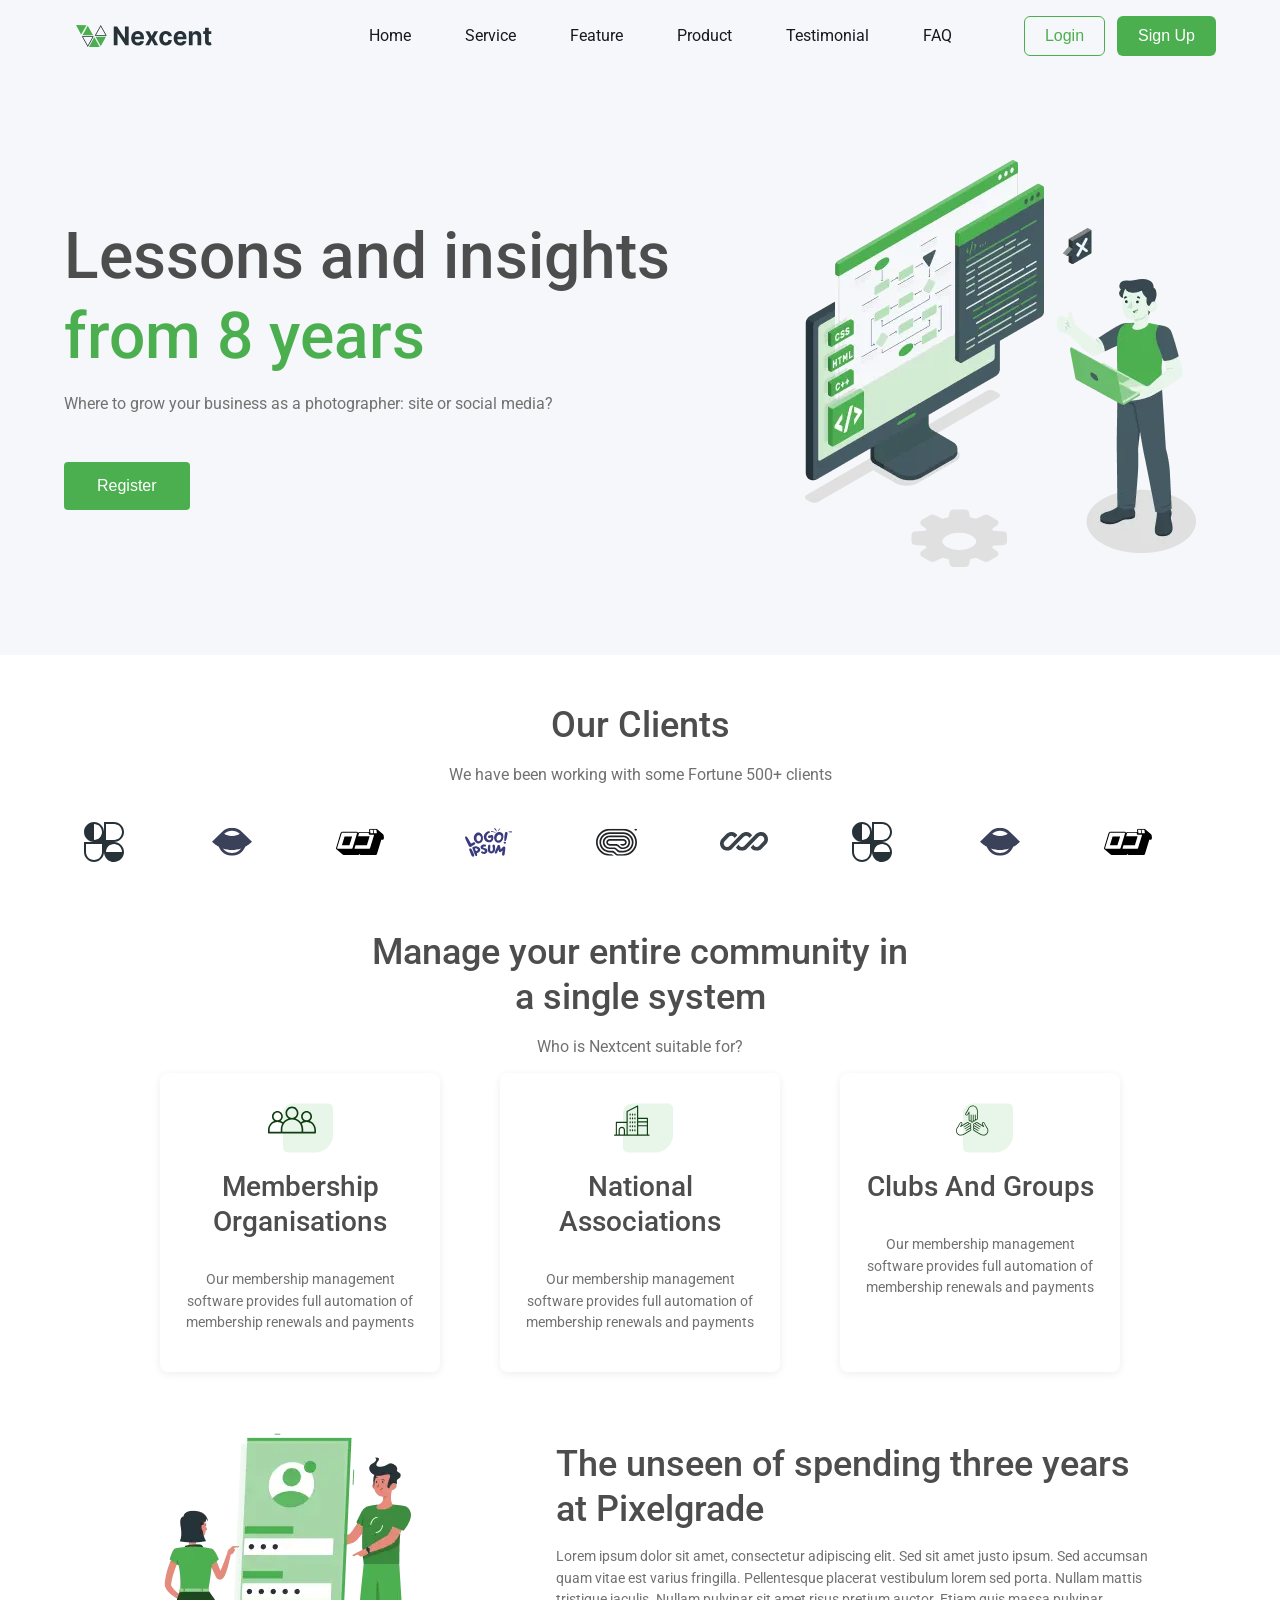
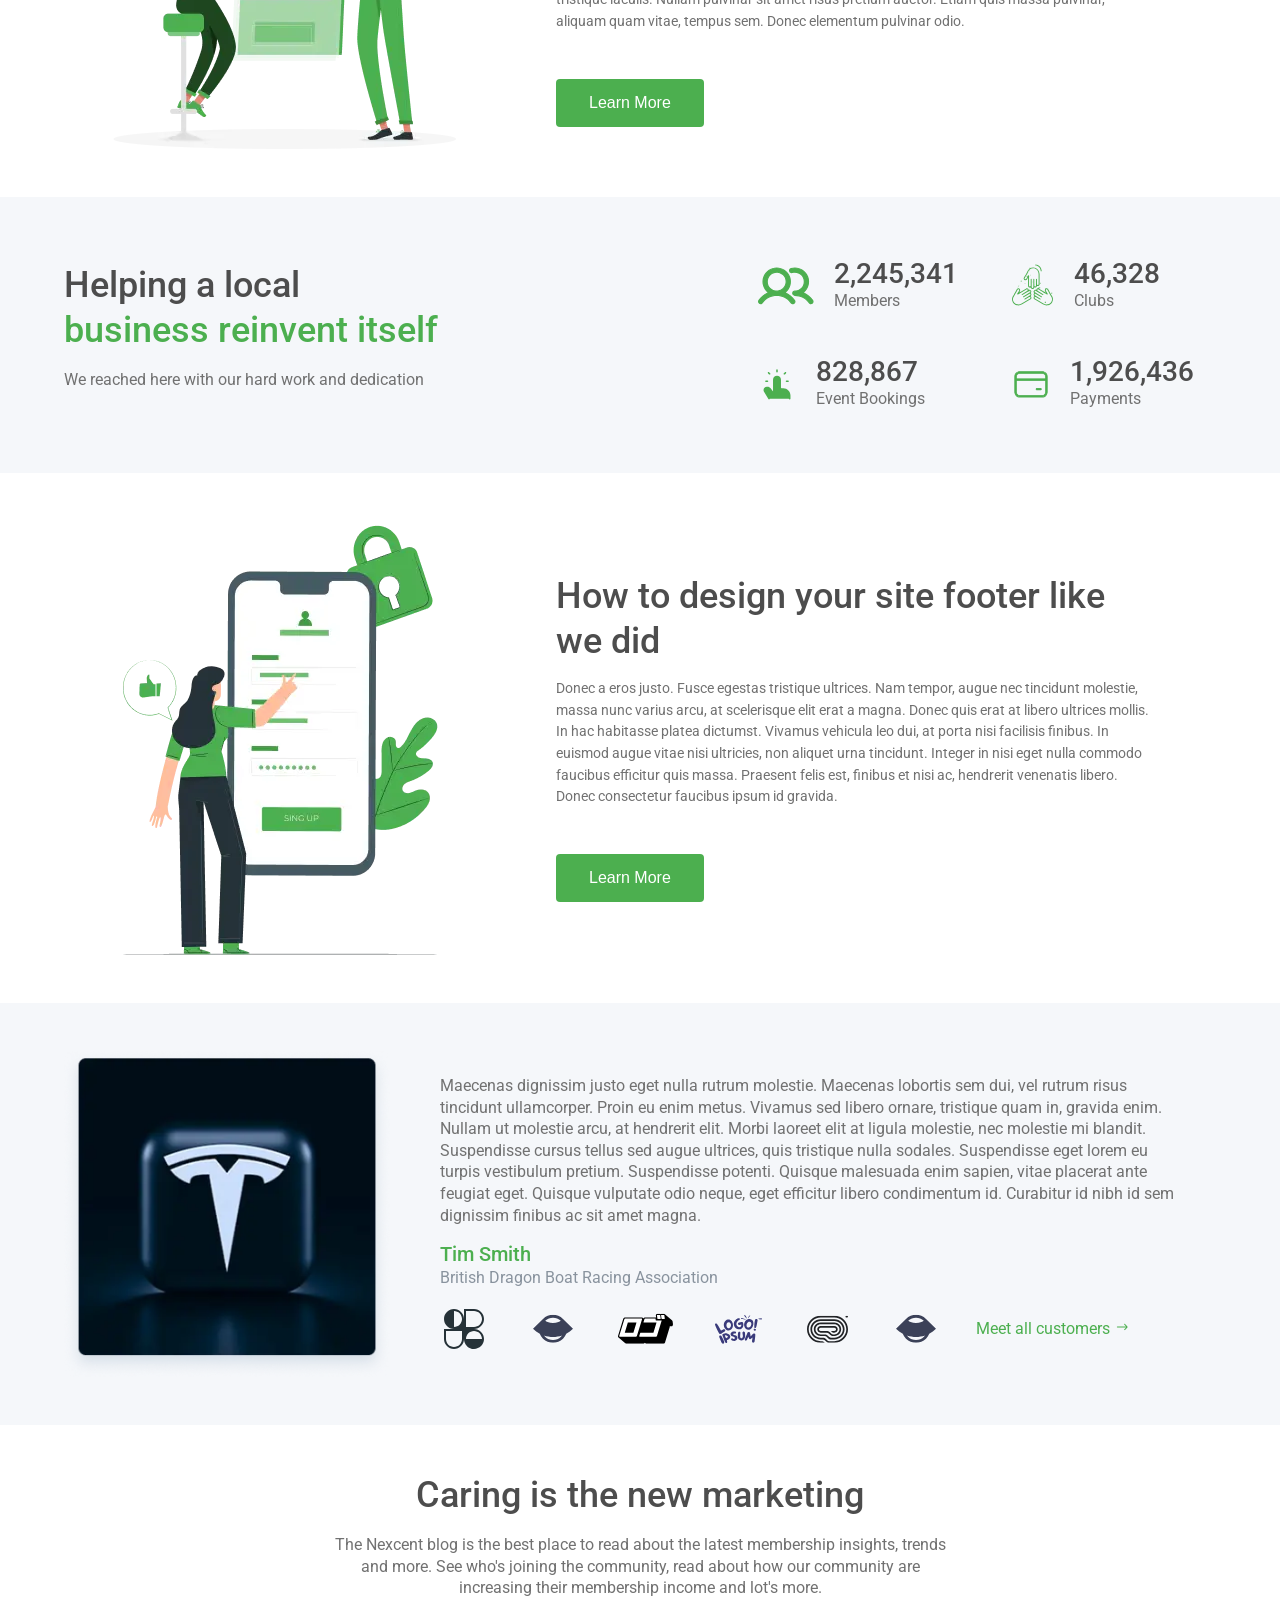
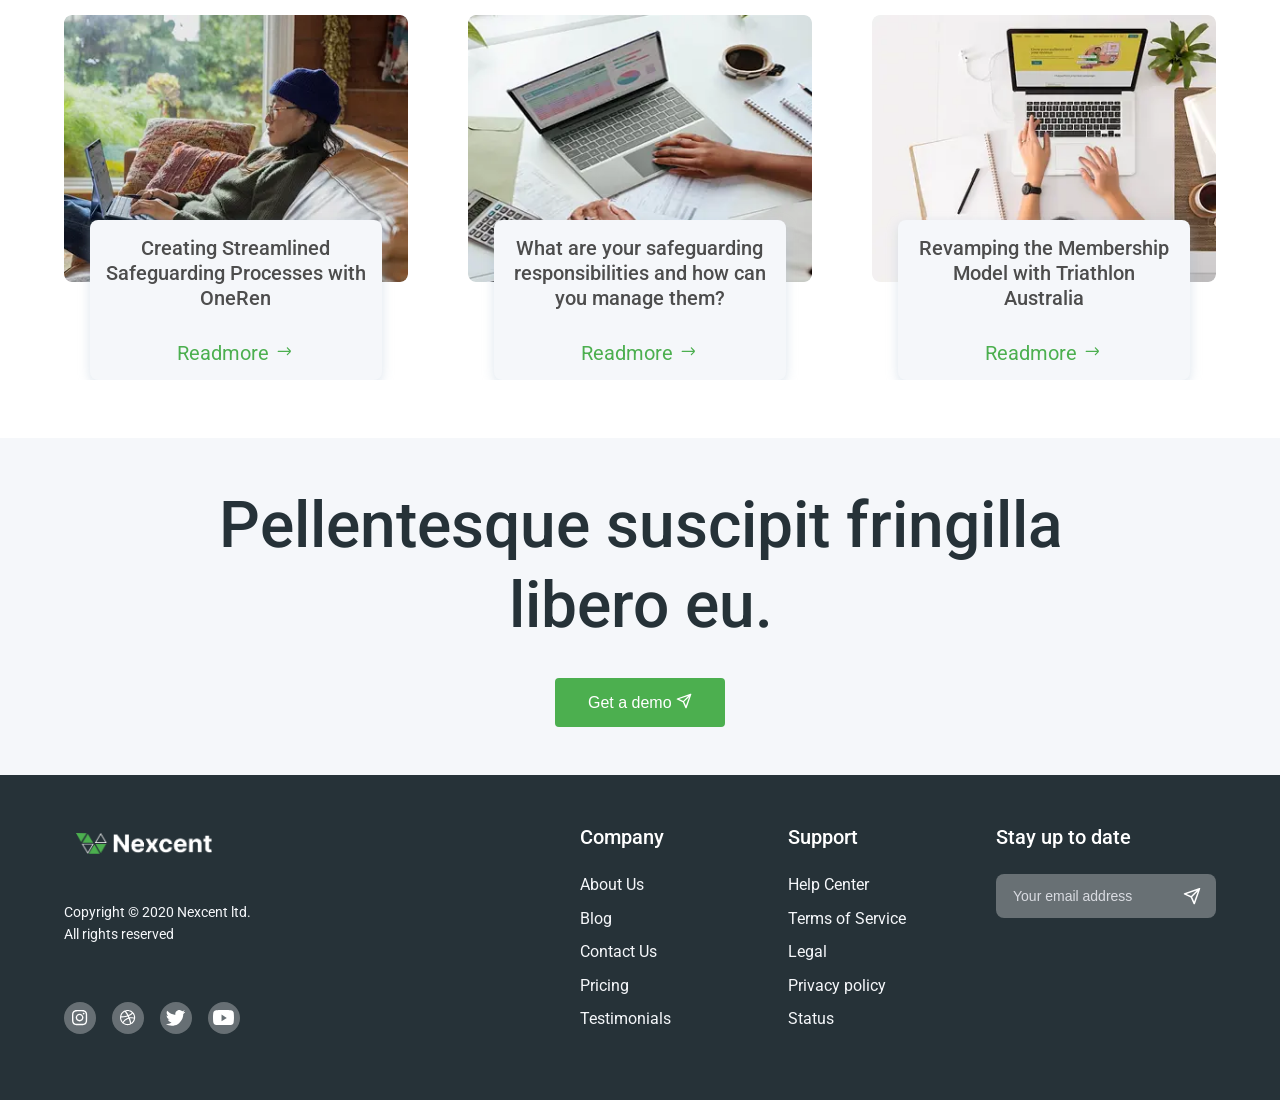
==== commit 950d7905: "changes as per review" ====
--- a/index.html
+++ b/index.html
@@ -34,7 +34,7 @@
   </head>
 
   <body>
-    <a href="#main" class="skip-link">Skip to main content</a>
+    <a href="#main-content" class="skip-link">Skip to main content</a>
     <!-- Header Section -->
     <header>
       <div class="container">
@@ -75,12 +75,14 @@
             </button>
 
             <ul class="nav-list">
-              <li><a href="#">Home</a></li>
-              <li><a href="#">Service</a></li>
-              <li><a href="#">Feature</a></li>
-              <li><a href="#">Product</a></li>
-              <li><a href="#">Testimonial</a></li>
-              <li><a href="#">FAQ</a></li>
+              <li><a href="/home" data-page="home">Home</a></li>
+              <li><a href="/service" data-page="service">Service</a></li>
+              <li><a href="/feature" data-page="feature">Feature</a></li>
+              <li><a href="/product" data-page="product">Product</a></li>
+              <li>
+                <a href="/testimonial" data-page="testimonial">Testimonial</a>
+              </li>
+              <li><a href="/faq" data-page="faq">FAQ</a></li>
             </ul>
 
             <div class="nav-actions">
@@ -98,7 +100,7 @@
     <div class="menu-overlay"></div>
 
     <!-- Main Section -->
-    <main id="main">
+    <main id="main-content">
       <!-- Hero section -->
       <section class="hero-section">
         <div class="container">
@@ -120,11 +122,18 @@
 
             <picture class="hero-illustration">
               <source
-                srcset="assets/hero-illustration.svg"
-                type="image/svg+xml"
+                srcset="
+                  assets/hero-illustration.webp    1x,
+                  assets/hero-illustration_2x.webp 2x
+                "
+                type="image/webp"
               />
               <img
                 src="assets/hero-illustration.jpg"
+                srcset="
+                  assets/hero-illustration.jpg    1x,
+                  assets/hero-illustration_2x.jpg 2x
+                "
                 alt=""
                 width="391"
                 height="407"
@@ -311,11 +320,18 @@
           <div class="description-content flex-gap">
             <picture class="pixelgrade-illustration">
               <source
-                srcset="assets/pixelgrade-illustration.svg"
-                type="image/svg+xml"
+                srcset="
+                  assets/pixelgrade-illustration.webp    1x,
+                  assets/pixelgrade-illustration_2x.webp 2x
+                "
+                type="image/webp"
               />
               <img
                 src="assets/pixelgrade-illustration.jpg"
+                srcset="
+                  assets/pixelgrade-illustration.jpg    1x,
+                  assets/pixelgrade-illustration_2x.jpg 2x
+                "
                 width="442"
                 height="329"
                 alt=""
@@ -396,11 +412,18 @@
           <div class="description-content flex-gap">
             <picture class="footer-designer-illustration">
               <source
-                srcset="assets/howTo-illustration.svg"
-                type="image/svg+xml"
+                srcset="
+                  assets/howTo-illustration.webp    1x,
+                  assets/howTo-illustration_2x.webp 2x
+                "
+                type="image/webp"
               />
               <img
                 src="assets/howTo-illustration.jpg"
+                srcset="
+                  assets/howTo-illustration.jpg    1x,
+                  assets/howTo-illustration_2x.jpg 2x
+                "
                 width="442"
                 height="433"
                 alt=""
@@ -437,11 +460,18 @@
             <div class="review-image">
               <picture>
                 <source
-                  srcset="assets/review-customer.webp"
+                  srcset="
+                    assets/review-customer.webp    1x,
+                    assets/review-customer_2x.webp 2x
+                  "
                   type="image/webp"
                 />
                 <img
                   src="assets/review-customer.jpg"
+                  srcset="
+                    assets/review-customer.jpg    1x,
+                    assets/review-customer_2x.jpg 2x
+                  "
                   alt="Representative from customer company giving testimonial"
                   height="326"
                   width="326"
@@ -554,10 +584,17 @@
               <a href="#">
                 <picture
                   ><source
-                    srcset="assets/blog-streamlined.webp"
+                    srcset="
+                      assets/blog-streamlined.webp    1x,
+                      assets/blog-streamlined_2x.webp 2x
+                    "
                     type="image/webp" />
                   <img
                     src="assets/blog-streamlined.jpg"
+                    srcset="
+                      assets/blog-streamlined.jpg    1x,
+                      assets/blog-streamlined_2x.jpg 2x
+                    "
                     alt=""
                     width="368"
                     height="286"
@@ -580,10 +617,17 @@
               <a href="#">
                 <picture
                   ><source
-                    srcset="assets/blog-safeguard.webp"
+                    srcset="
+                      assets/blog-safeguard.webp    1x,
+                      assets/blog-safeguard_2x.webp 2x
+                    "
                     type="image/webp" />
                   <img
                     src="assets/blog-safeguard.jpg"
+                    srcset="
+                      assets/blog-safeguard.jpg    1x,
+                      assets/blog-safeguard_2x.jpg 2x
+                    "
                     alt=""
                     width="368"
                     height="286"
@@ -607,10 +651,17 @@
               <a href="#">
                 <picture
                   ><source
-                    srcset="assets/blog-membership.webp"
+                    srcset="
+                      assets/blog-membership.webp    1x,
+                      assets/blog-membership_2x.webp 2x
+                    "
                     type="image/webp" />
                   <img
                     src="assets/blog-membership.jpg"
+                    srcset="
+                      assets/blog-membership.jpg    1x,
+                      assets/blog-membership_2x.jpg 2x
+                    "
                     alt=""
                     width="368"
                     height="286"
@@ -654,7 +705,6 @@
       </section>
     </main>
 
-    <!-- Footer -->
     <footer>
       <div class="container">
         <div class="footer-content">
@@ -905,6 +955,6 @@
         </form>
       </div>
     </div>
-    <script src="script.js" defer></script>
+    <script src="js/script.js" defer></script>
   </body>
 </html>
--- a/css/styles.css
+++ b/css/styles.css
@@ -259,7 +259,7 @@
 /* Buttons */
 .nav-actions {
   display: flex;
-  flex-direction: column;
+  flex-direction: row;
   gap: 12px;
 }
 
@@ -279,11 +279,9 @@
   position: absolute;
   top: 20px;
   right: 20px;
-  width: 32px;
-  height: 32px;
   background: none;
-  border: 1px solid var(--primary-color);
   cursor: pointer;
+  color: var(--neutral-black);
 }
 
 .menu-close span {
@@ -338,10 +336,9 @@
 
 .client-logos {
   display: flex;
-  gap: 3rem;
   margin: 0;
   padding: 0;
-  animation: marqueeScroll 30s linear infinite;
+  animation: marqueeScroll 15s linear infinite;
   width: fit-content;
 }
 
@@ -351,7 +348,7 @@
   display: flex;
   align-items: center;
   justify-content: center;
-  min-width: 100px;
+  min-width: 80px;
   height: 80px;
 }
 
@@ -657,6 +654,7 @@
 .company-support-list ul li a {
   color: var(--neutral-color);
   transition: all 0.3s ease;
+  padding: 0;
 }
 
 .input-email-field {
@@ -736,21 +734,21 @@
   border: 0;
 }
 
+/* images aspect ratio */
+.hero-illustration {
+  aspect-ratio: 391 / 407;
+}
+
+.pixelgrade-illustration {
+  aspect-ratio: 442 / 329;
+}
+
+.footer-designer-illustration {
+  aspect-ratio: 442 / 433;
+}
+
 /* Min-width -  767px */
 @media (min-width: 767px) {
-  /* images aspect ratio */
-  .hero-illustration {
-    aspect-ratio: 391 / 407;
-  }
-
-  .pixelgrade-illustration {
-    aspect-ratio: 442 / 329;
-  }
-
-  .footer-designer-illustration {
-    aspect-ratio: 442 / 433;
-  }
-
   .hero-content {
     flex-direction: row;
     align-items: center;
@@ -764,6 +762,10 @@
 
   .our-client-content h2 {
     max-width: 542px;
+  }
+
+  .client-logos {
+    gap: 3rem;
   }
 
   .feature-cards {
@@ -859,7 +861,6 @@
   }
 
   .nav-actions {
-    flex-direction: row;
     margin-left: 60px;
   }
 
@@ -901,26 +902,25 @@
     grid-template-columns: repeat(3, 1fr);
     align-items: stretch;
   }
-  .marketing-card:hover img {
-    transform: scale(1.08);
-  }
-  .marketing-card {
-    height: 100%;
-    display: flex;
-    flex-direction: column;
-    transition: transform 0.5s ease;
-  }
-
-  .marketing-card:hover {
-    transform: translateY(-4px);
-  }
 
   .marketing-card:hover span {
     text-decoration: underline;
   }
 
-  .marketing-card-text {
-    flex-grow: 1;
+  .marketing-card a {
+    padding: 0;
+  }
+
+  .marketing-card {
+    overflow: hidden;
+  }
+
+  .marketing-card img {
+    transition: transform 0.5s ease;
+  }
+
+  .marketing-card:hover img {
+    transform: scale(1.1);
   }
 
   /* Modals */
@@ -934,6 +934,16 @@
   .statistics-content {
     grid-template-columns: 1fr;
     gap: 24px;
+  }
+
+  .grid-gap {
+    gap: 10px;
+  }
+}
+
+@media (max-width: 1155px) {
+  .nav-list {
+    gap: 0;
   }
 }
 
@@ -988,8 +998,9 @@
   right: 16px;
   border: none;
   background: none;
-  font-size: 22px;
+  font-size: 23px;
   cursor: pointer;
+  color: var(--neutral-black);
 }
 
 .modal-form {
@@ -1035,3 +1046,8 @@
   content: " *";
   color: var(--default-error);
 }
+
+.modal-close:hover {
+  background-color: var(--neutral-black);
+  color: white;
+}
--- a/css/styles.css
+++ b/css/styles.css
@@ -259,7 +259,7 @@
 /* Buttons */
 .nav-actions {
   display: flex;
-  flex-direction: column;
+  flex-direction: row;
   gap: 12px;
 }
 
@@ -279,11 +279,9 @@
   position: absolute;
   top: 20px;
   right: 20px;
-  width: 32px;
-  height: 32px;
   background: none;
-  border: 1px solid var(--primary-color);
   cursor: pointer;
+  color: var(--neutral-black);
 }
 
 .menu-close span {
@@ -338,10 +336,9 @@
 
 .client-logos {
   display: flex;
-  gap: 3rem;
   margin: 0;
   padding: 0;
-  animation: marqueeScroll 30s linear infinite;
+  animation: marqueeScroll 15s linear infinite;
   width: fit-content;
 }
 
@@ -351,7 +348,7 @@
   display: flex;
   align-items: center;
   justify-content: center;
-  min-width: 100px;
+  min-width: 80px;
   height: 80px;
 }
 
@@ -657,6 +654,7 @@
 .company-support-list ul li a {
   color: var(--neutral-color);
   transition: all 0.3s ease;
+  padding: 0;
 }
 
 .input-email-field {
@@ -736,21 +734,21 @@
   border: 0;
 }
 
+/* images aspect ratio */
+.hero-illustration {
+  aspect-ratio: 391 / 407;
+}
+
+.pixelgrade-illustration {
+  aspect-ratio: 442 / 329;
+}
+
+.footer-designer-illustration {
+  aspect-ratio: 442 / 433;
+}
+
 /* Min-width -  767px */
 @media (min-width: 767px) {
-  /* images aspect ratio */
-  .hero-illustration {
-    aspect-ratio: 391 / 407;
-  }
-
-  .pixelgrade-illustration {
-    aspect-ratio: 442 / 329;
-  }
-
-  .footer-designer-illustration {
-    aspect-ratio: 442 / 433;
-  }
-
   .hero-content {
     flex-direction: row;
     align-items: center;
@@ -764,6 +762,10 @@
 
   .our-client-content h2 {
     max-width: 542px;
+  }
+
+  .client-logos {
+    gap: 3rem;
   }
 
   .feature-cards {
@@ -859,7 +861,6 @@
   }
 
   .nav-actions {
-    flex-direction: row;
     margin-left: 60px;
   }
 
@@ -901,26 +902,25 @@
     grid-template-columns: repeat(3, 1fr);
     align-items: stretch;
   }
-  .marketing-card:hover img {
-    transform: scale(1.08);
-  }
-  .marketing-card {
-    height: 100%;
-    display: flex;
-    flex-direction: column;
-    transition: transform 0.5s ease;
-  }
-
-  .marketing-card:hover {
-    transform: translateY(-4px);
-  }
 
   .marketing-card:hover span {
     text-decoration: underline;
   }
 
-  .marketing-card-text {
-    flex-grow: 1;
+  .marketing-card a {
+    padding: 0;
+  }
+
+  .marketing-card {
+    overflow: hidden;
+  }
+
+  .marketing-card img {
+    transition: transform 0.5s ease;
+  }
+
+  .marketing-card:hover img {
+    transform: scale(1.1);
   }
 
   /* Modals */
@@ -934,6 +934,16 @@
   .statistics-content {
     grid-template-columns: 1fr;
     gap: 24px;
+  }
+
+  .grid-gap {
+    gap: 10px;
+  }
+}
+
+@media (max-width: 1155px) {
+  .nav-list {
+    gap: 0;
   }
 }
 
@@ -988,8 +998,9 @@
   right: 16px;
   border: none;
   background: none;
-  font-size: 22px;
+  font-size: 23px;
   cursor: pointer;
+  color: var(--neutral-black);
 }
 
 .modal-form {
@@ -1035,3 +1046,8 @@
   content: " *";
   color: var(--default-error);
 }
+
+.modal-close:hover {
+  background-color: var(--neutral-black);
+  color: white;
+}
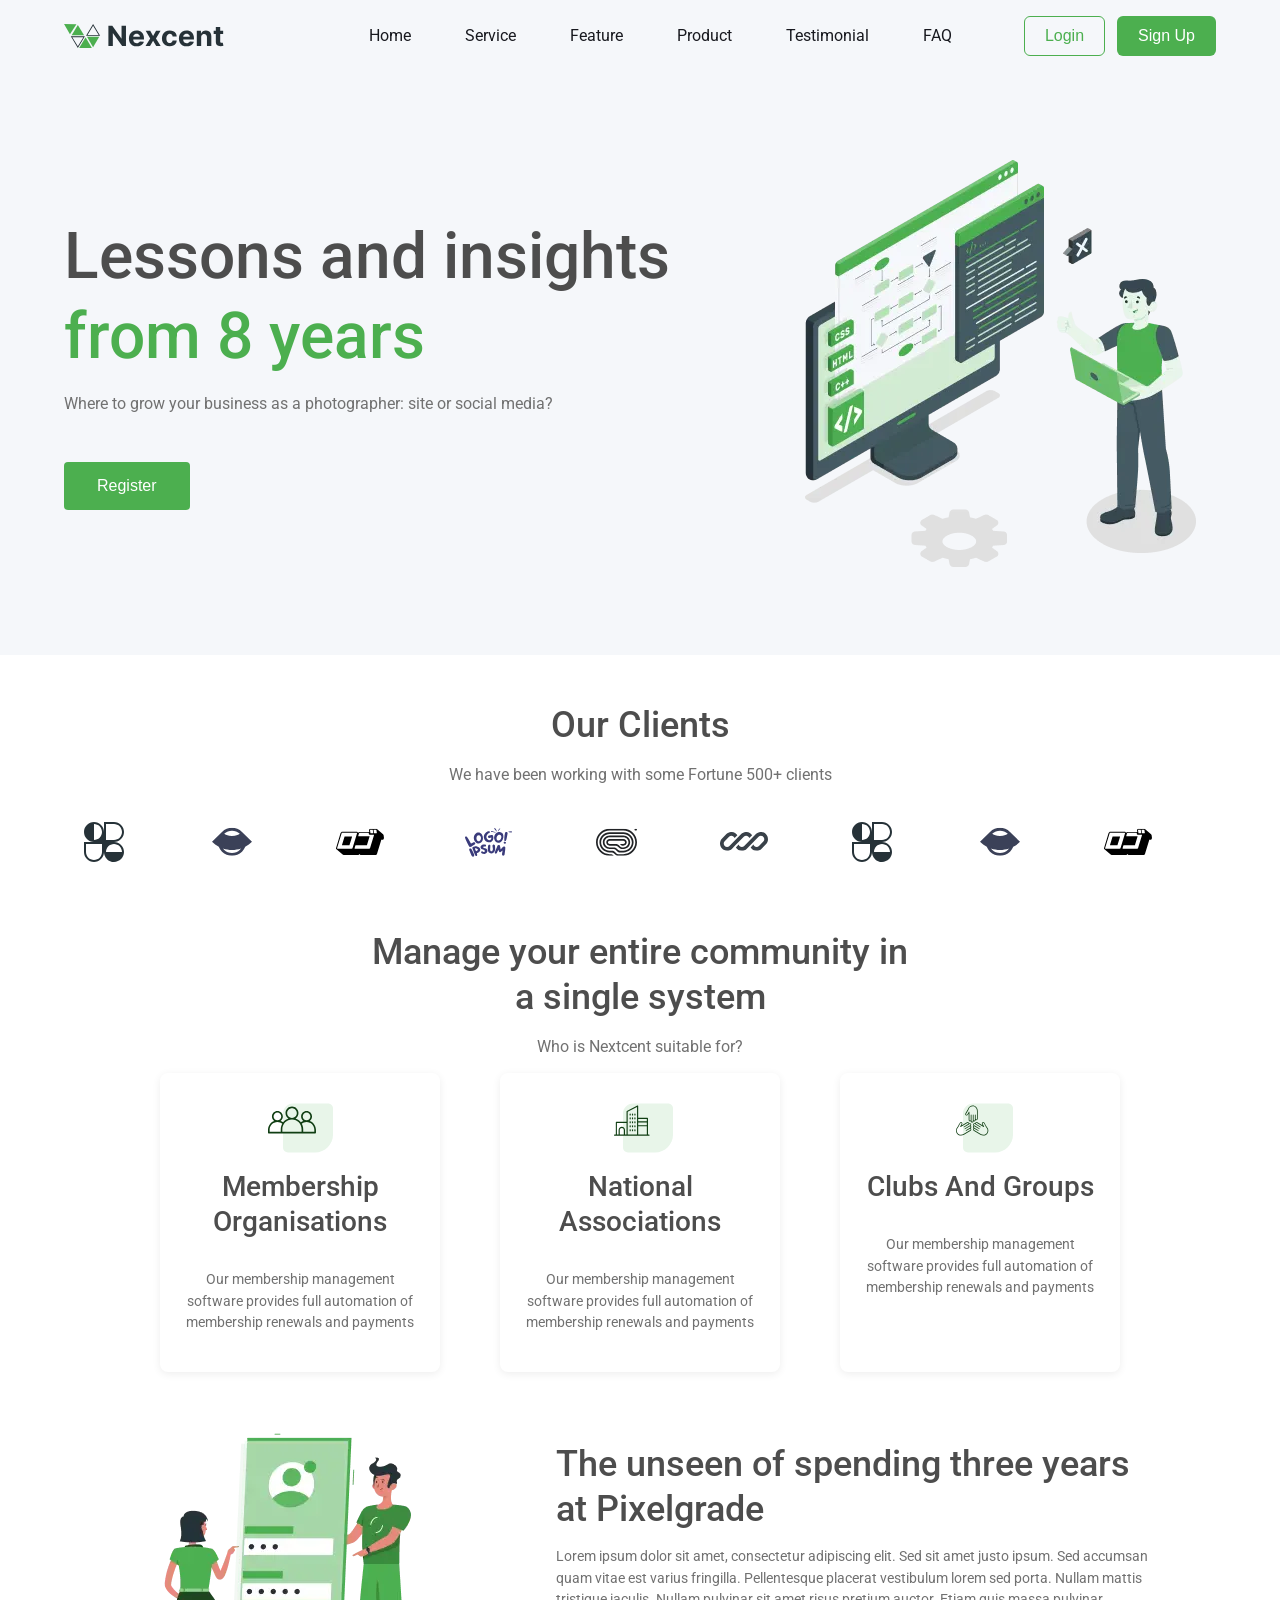
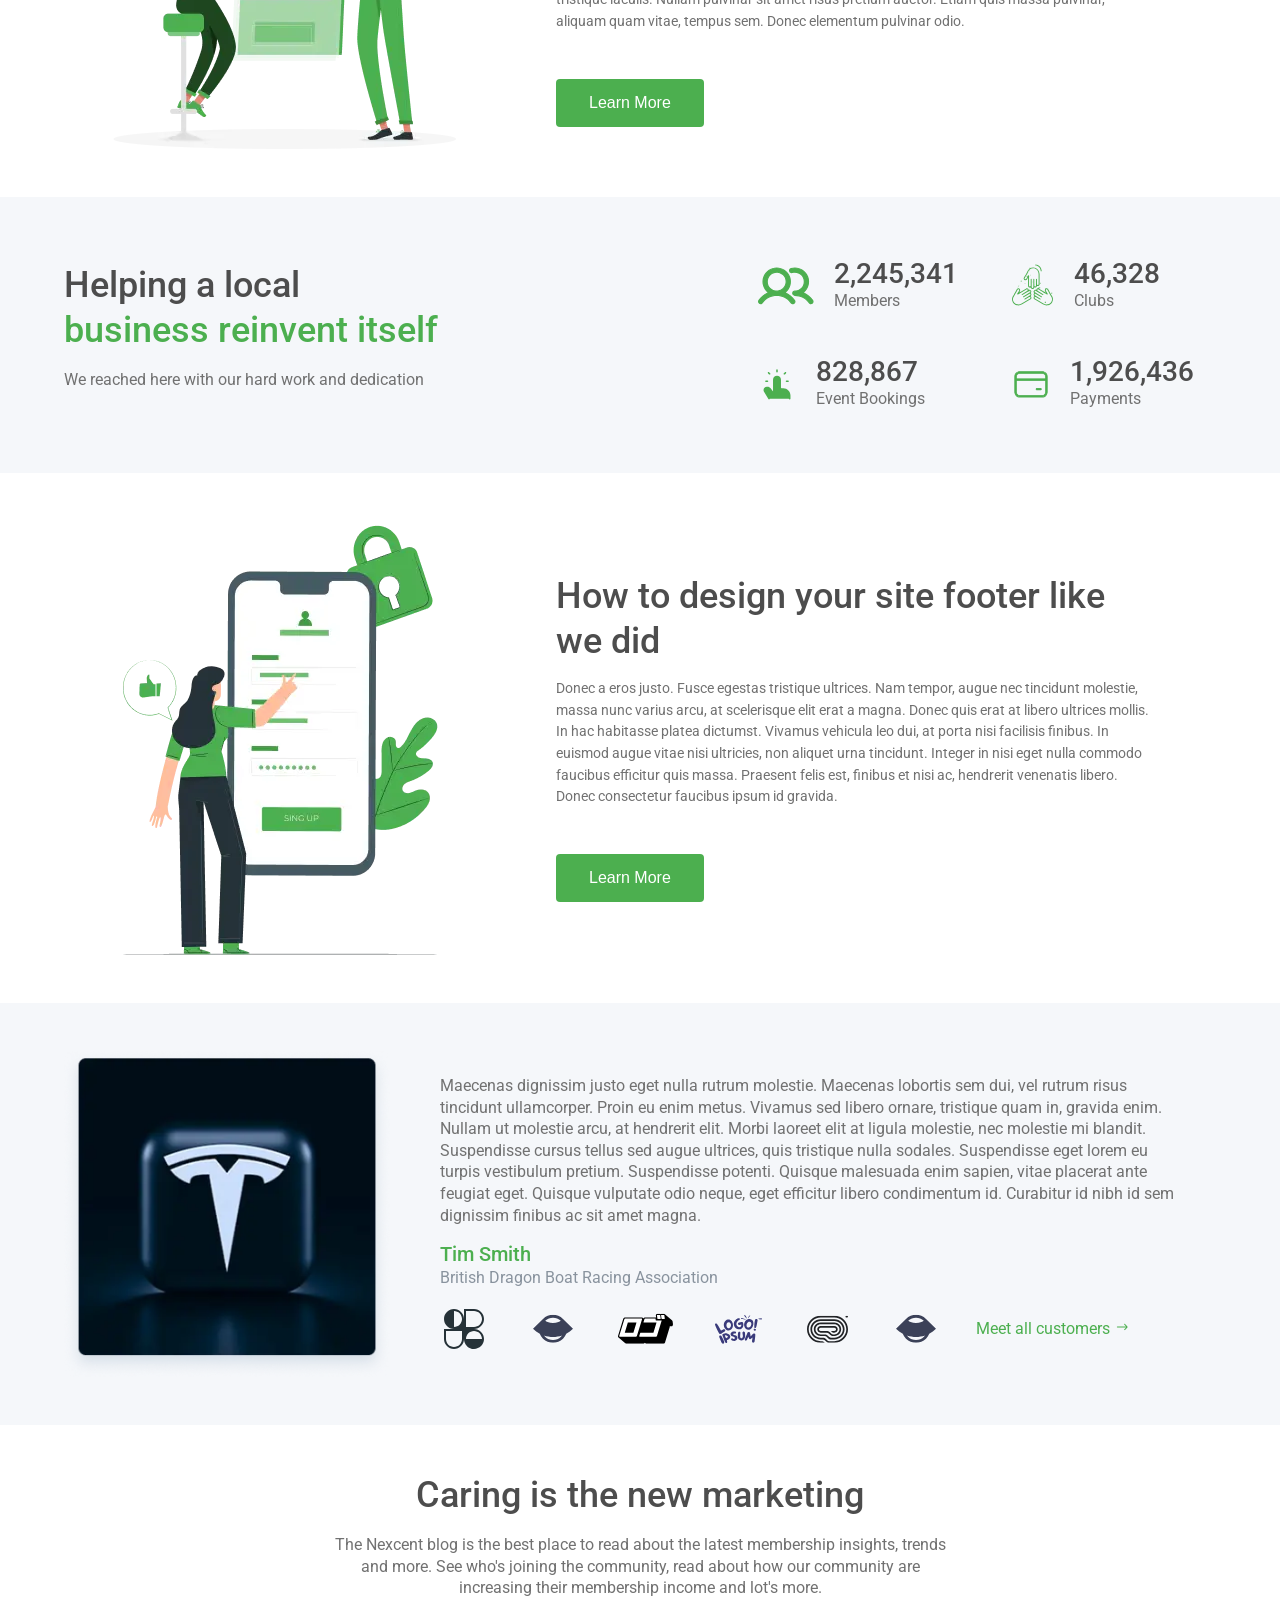
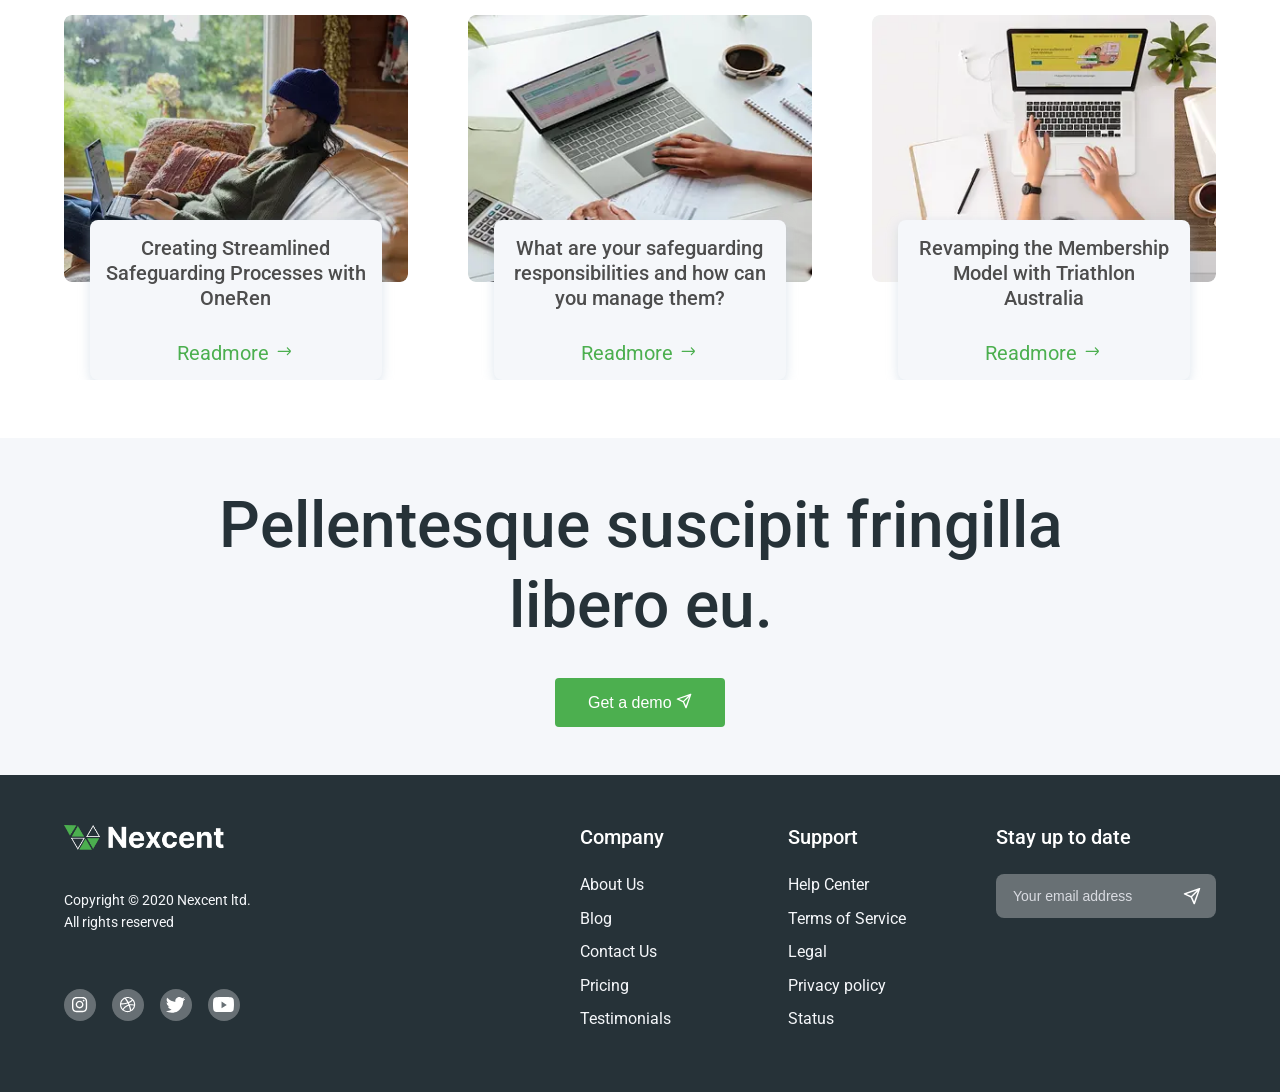
==== commit bb233110: "service page, error page and corrections" ====
--- a/index.html
+++ b/index.html
@@ -20,15 +20,7 @@
     <!-- Styles -->
     <link rel="stylesheet" href="css/typography.css" />
 
-    <link
-      rel="preload"
-      href="css/styles.css"
-      as="style"
-      onload="this.rel = 'stylesheet'"
-    />
-    <noscript>
-      <link rel="stylesheet" href="css/styles.css" />
-    </noscript>
+    <link rel="stylesheet" href="css/styles.css" />
 
     <link rel="stylesheet" href="css/icomoon.css" />
   </head>
@@ -75,10 +67,10 @@
             </button>
 
             <ul class="nav-list">
-              <li><a href="/home" data-page="home">Home</a></li>
-              <li><a href="/service" data-page="service">Service</a></li>
-              <li><a href="/feature" data-page="feature">Feature</a></li>
-              <li><a href="/product" data-page="product">Product</a></li>
+              <li><a href="/">Home</a></li>
+              <li><a href="/service">Service</a></li>
+              <li><a href="/">Feature</a></li>
+              <li><a href="/">Product</a></li>
               <li>
                 <a href="/testimonial" data-page="testimonial">Testimonial</a>
               </li>
--- a/css/styles.css
+++ b/css/styles.css
@@ -124,13 +124,6 @@
   color: var(--primary-dark);
 }
 
-/* Focus */
-a:focus-visible {
-  outline: 2px solid var(--primary-color);
-  outline-offset: 3px;
-  border-radius: 4px;
-}
-
 /* Active */
 a:active {
   color: var(--primary-dark);
@@ -176,13 +169,15 @@
 }
 
 .btn-secondary:hover {
-  border-color: var(--primary-dark);
-  color: var(--primary-dark);
+  background: var(--primary-dark);
+  color: white;
+  border: 1px solid transparent;
 }
 
 .logo {
   width: 160px;
   margin-right: auto;
+  padding: 0;
 }
 
 /* Header */
@@ -571,6 +566,14 @@
   display: inline-flex;
   align-items: center;
   gap: 8px;
+}
+
+.marketing-card:focus-within {
+  outline: 2px solid var(--primary-color);
+  outline-offset: 4px;
+  border-radius: 8px;
+  transform: translateY(-6px);
+  transition: 0.3s ease;
 }
 
 /* demo section */
@@ -1051,3 +1054,34 @@
   background-color: var(--neutral-black);
   color: white;
 }
+
+/* 404 page */
+
+.custom-error-page {
+  background-color: #f7fff7;
+}
+
+.error-page {
+  min-height: 45vh;
+  display: flex;
+  flex-direction: column;
+  align-items: center;
+  justify-content: center;
+  text-align: center;
+  gap: 20px;
+}
+
+.error-page h1 {
+  color: var(--primary-color);
+}
+
+.return-home a {
+  background-color: var(--primary-color);
+  color: white;
+  border-radius: 4px;
+}
+
+.return-home:hover a {
+  text-decoration: none;
+  background-color: var(--primary-dark);
+}
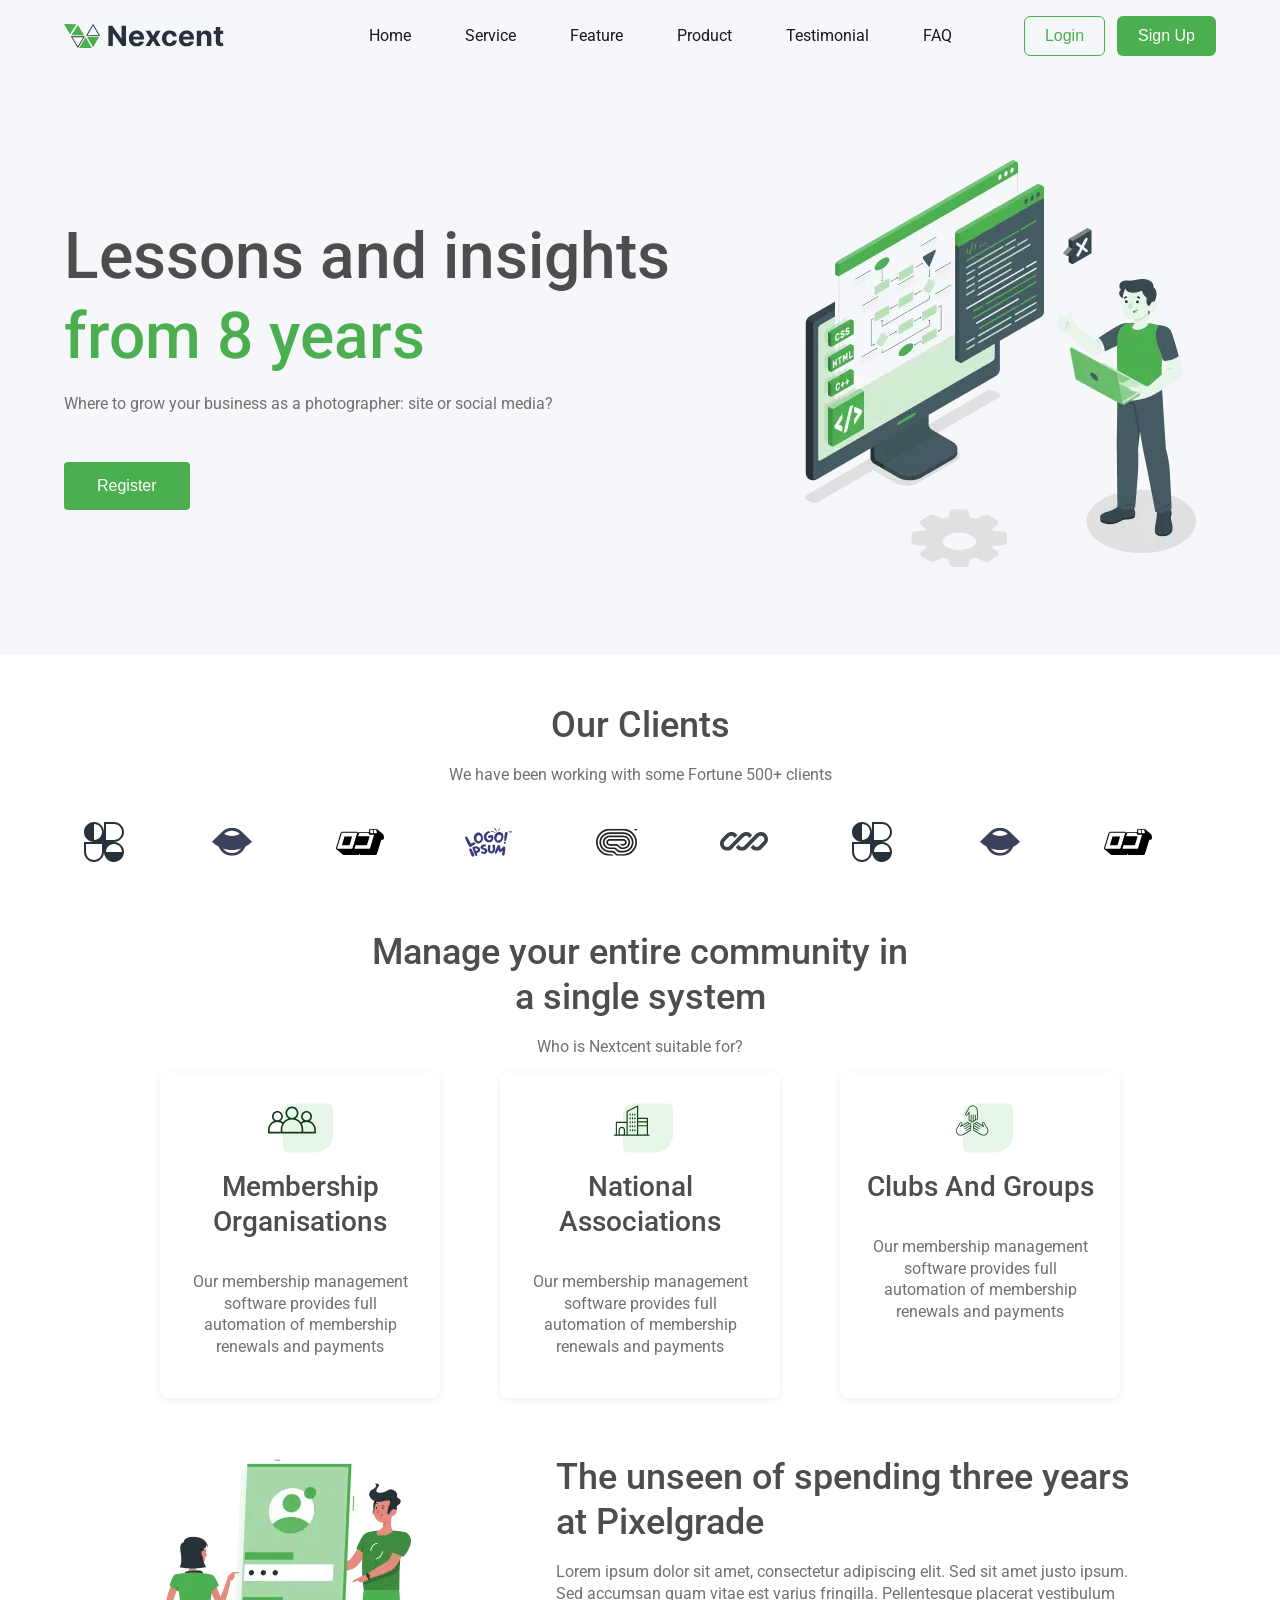
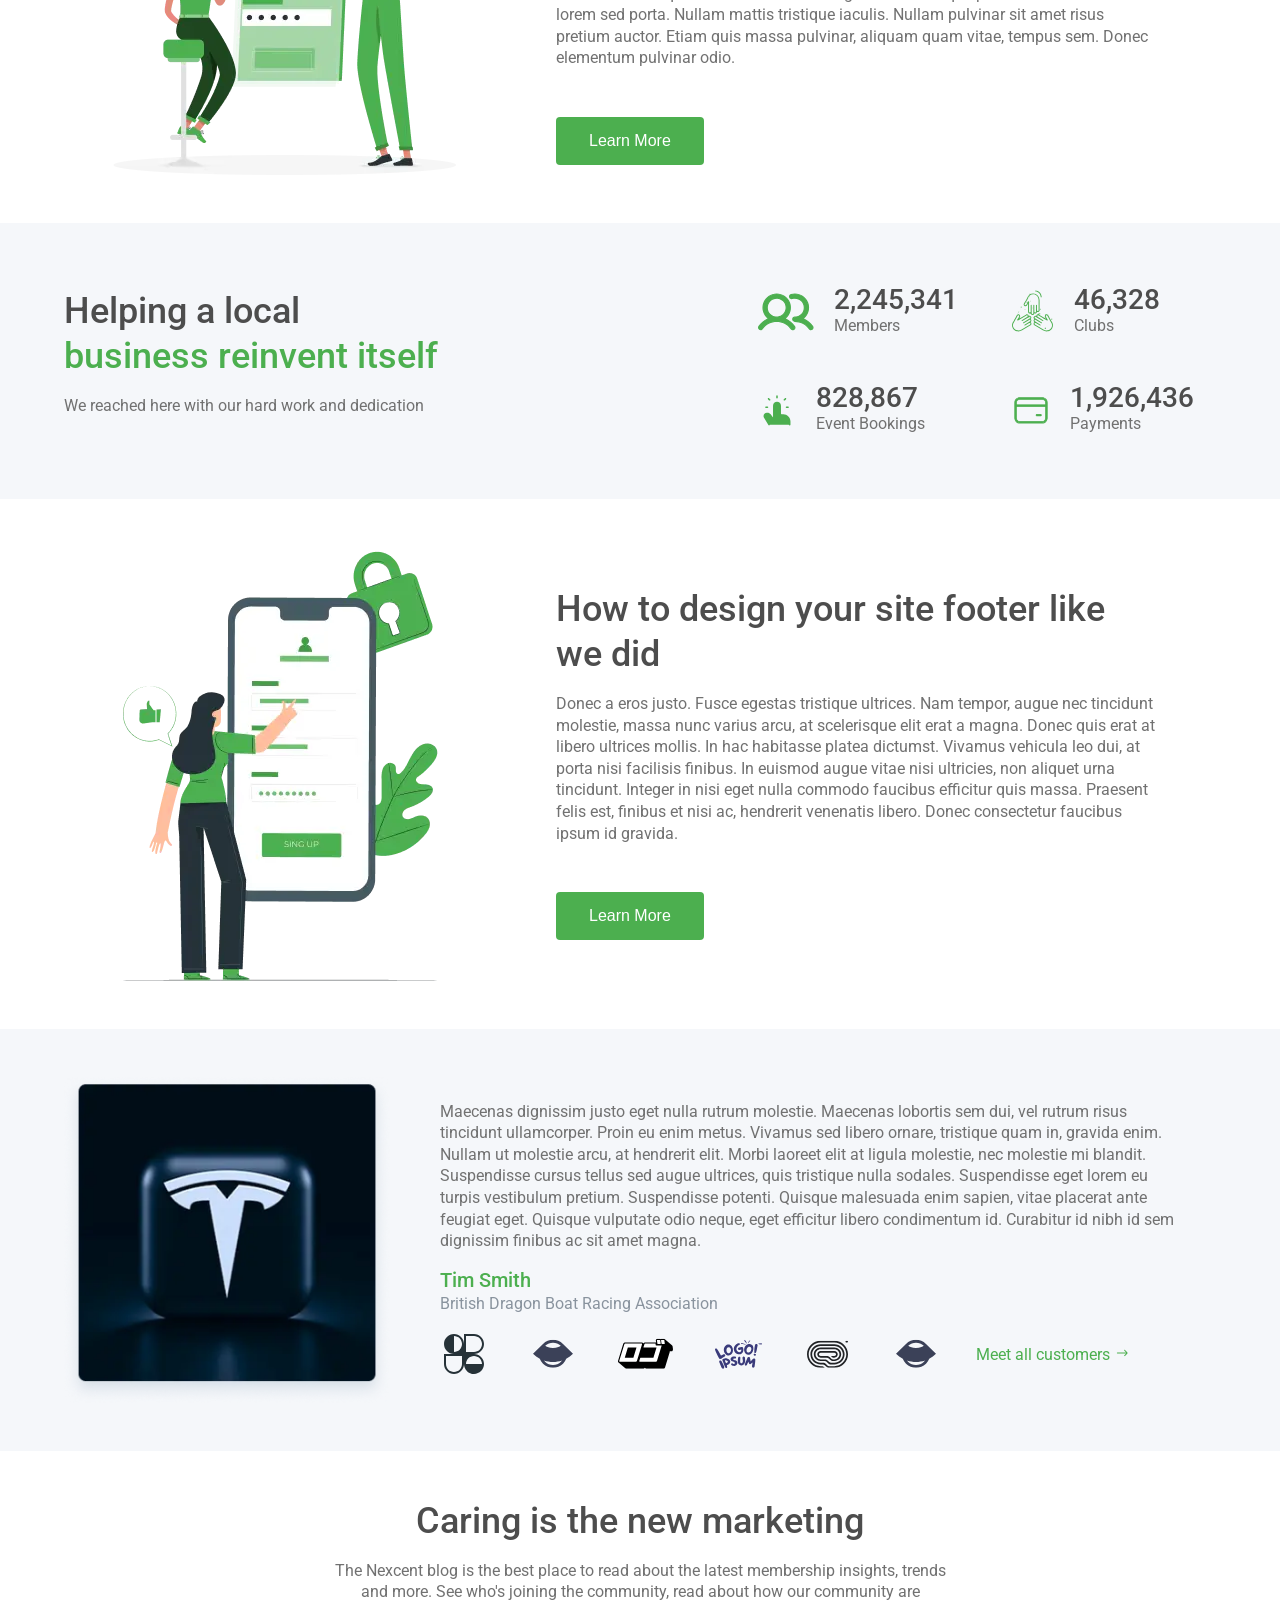
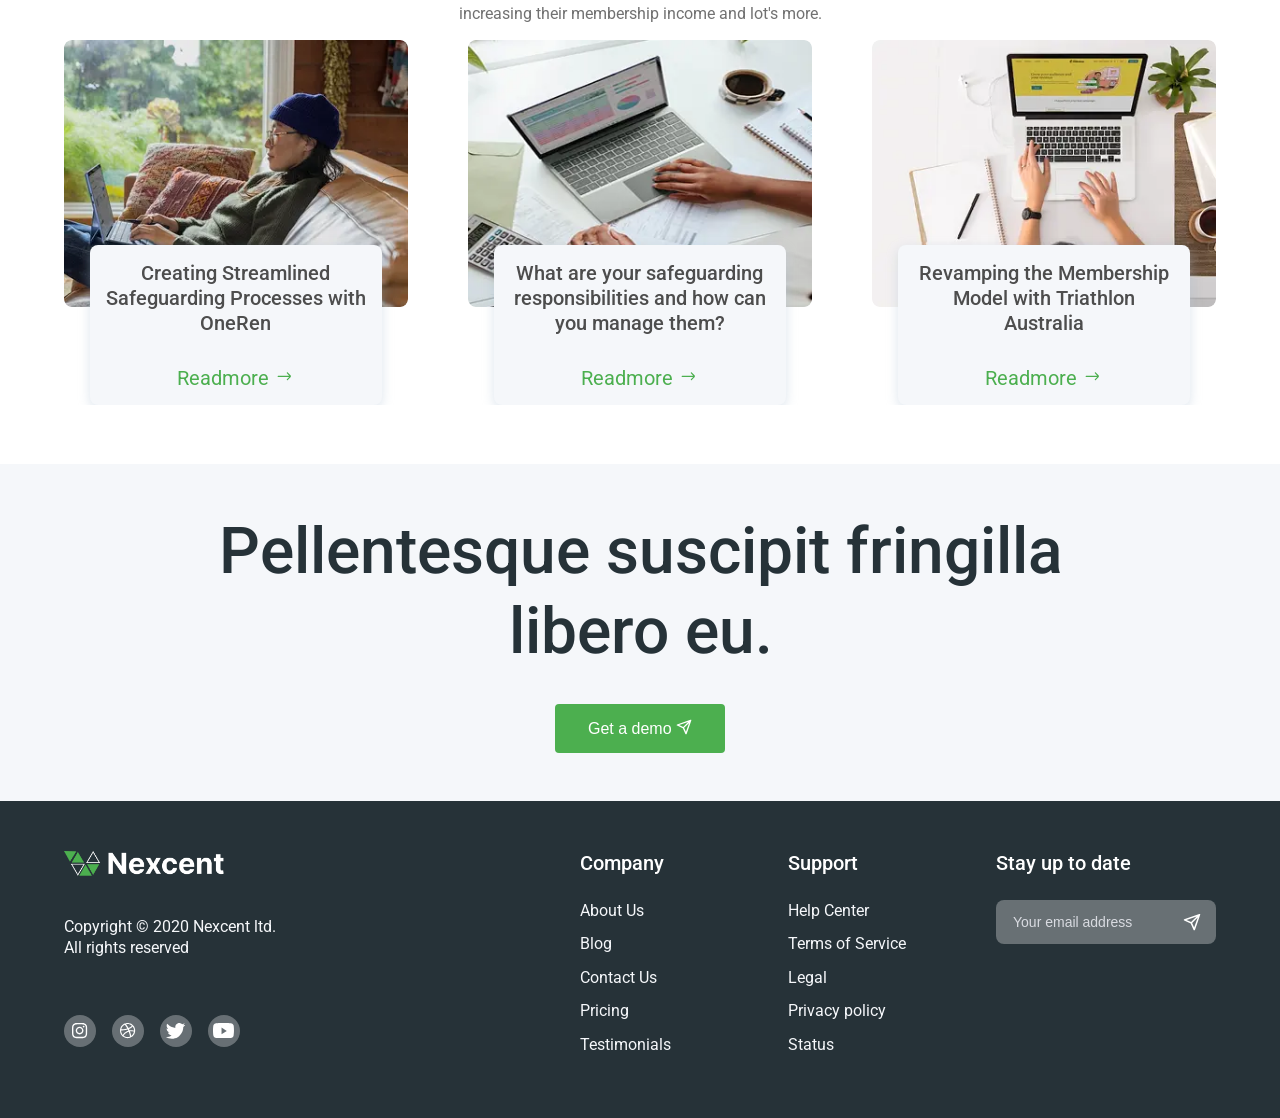
==== commit fc696774: "font-size changes to body and accessibility fix" ====
--- a/index.html
+++ b/index.html
@@ -69,8 +69,8 @@
             <ul class="nav-list">
               <li><a href="/">Home</a></li>
               <li><a href="/service">Service</a></li>
-              <li><a href="/">Feature</a></li>
-              <li><a href="/">Product</a></li>
+              <li><a href="#">Feature</a></li>
+              <li><a href="#">Product</a></li>
               <li>
                 <a href="/testimonial" data-page="testimonial">Testimonial</a>
               </li>
@@ -99,7 +99,7 @@
           <div class="hero-content flex-gap">
             <div class="hero-text">
               <h1>Lessons and insights <span>from 8 years</span></h1>
-              <p class="sub-text">
+              <p>
                 Where to grow your business as a photographer: site or social
                 media?
               </p>
@@ -141,9 +141,7 @@
         <div class="container">
           <div class="our-client-content">
             <h2 class="scroll-heading">Our Clients</h2>
-            <p class="sub-text">
-              We have been working with some Fortune 500+ clients
-            </p>
+            <p>We have been working with some Fortune 500+ clients</p>
 
             <div class="client-slider">
               <div class="client-track">
@@ -273,13 +271,13 @@
             <h2 class="scroll-heading">
               Manage your entire community in a single system
             </h2>
-            <p class="sub-text">Who is Nextcent suitable for?</p>
+            <p>Who is Nextcent suitable for?</p>
           </div>
           <div class="feature-cards horizontal-scroll grid-gap">
             <div class="feature-card">
               <span class="icon-membership" aria-hidden="true"></span>
               <h3>Membership Organisations</h3>
-              <p class="sub-section">
+              <p>
                 Our membership management software provides full automation of
                 membership renewals and payments
               </p>
@@ -288,7 +286,7 @@
             <div class="feature-card">
               <span class="icon-associations" aria-hidden="true"></span>
               <h3>National Associations</h3>
-              <p class="sub-section">
+              <p>
                 Our membership management software provides full automation of
                 membership renewals and payments
               </p>
@@ -297,7 +295,7 @@
             <div class="feature-card">
               <span class="icon-clubs-groups" aria-hidden="true"></span>
               <h3>Clubs And Groups</h3>
-              <p class="sub-section">
+              <p>
                 Our membership management software provides full automation of
                 membership renewals and payments
               </p>
@@ -334,7 +332,7 @@
               <h2 class="scroll-heading">
                 The unseen of spending three years at Pixelgrade
               </h2>
-              <p class="sub-section">
+              <p>
                 Lorem ipsum dolor sit amet, consectetur adipiscing elit. Sed sit
                 amet justo ipsum. Sed accumsan quam vitae est varius fringilla.
                 Pellentesque placerat vestibulum lorem sed porta. Nullam mattis
@@ -360,37 +358,35 @@
               <h2 class="scroll-heading">
                 Helping a local <span>business reinvent itself</span>
               </h2>
-              <p class="sub-text">
-                We reached here with our hard work and dedication
-              </p>
+              <p>We reached here with our hard work and dedication</p>
             </div>
             <div class="statistics-content">
               <div class="stat-item">
                 <span class="icon-members members" aria-hidden="true"></span>
                 <div class="stat-number">
                   <h3 class="counter" data-target="2245341">2,245,341</h3>
-                  <p class="sub-text">Members</p>
+                  <p>Members</p>
                 </div>
               </div>
               <div class="stat-item">
                 <span class="icon-clubs" aria-hidden="true"></span>
                 <div class="stat-number">
                   <h3 class="counter" data-target="46328">46,328</h3>
-                  <p class="sub-text">Clubs</p>
+                  <p>Clubs</p>
                 </div>
               </div>
               <div class="stat-item">
                 <span class="icon-booking" aria-hidden="true"></span>
                 <div class="stat-number">
                   <h3 class="counter" data-target="828867">828,867</h3>
-                  <p class="sub-text">Event Bookings</p>
+                  <p>Event Bookings</p>
                 </div>
               </div>
               <div class="stat-item">
                 <span class="icon-payments"></span>
                 <div class="stat-number">
                   <h3 class="counter" data-target="1926436">1,926,436</h3>
-                  <p class="sub-text">Payments</p>
+                  <p>Payments</p>
                 </div>
               </div>
             </div>
@@ -426,7 +422,7 @@
               <h2 class="scroll-heading">
                 How to design your site footer like we did
               </h2>
-              <p class="sub-section">
+              <p>
                 Donec a eros justo. Fusce egestas tristique ultrices. Nam
                 tempor, augue nec tincidunt molestie, massa nunc varius arcu, at
                 scelerisque elit erat a magna. Donec quis erat at libero
@@ -472,7 +468,7 @@
               </picture>
             </div>
             <div class="customer-review-text">
-              <p class="sub-text">
+              <p>
                 Maecenas dignissim justo eget nulla rutrum molestie. Maecenas
                 lobortis sem dui, vel rutrum risus tincidunt ullamcorper. Proin
                 eu enim metus. Vivamus sed libero ornare, tristique quam in,
@@ -487,7 +483,7 @@
               </p>
               <div class="reviewer-details">
                 <h4>Tim Smith</h4>
-                <p class="sub-text">British Dragon Boat Racing Association</p>
+                <p>British Dragon Boat Racing Association</p>
               </div>
               <div class="meet-customers">
                 <ul class="meet-customer-logos">
@@ -564,7 +560,7 @@
         <div class="container">
           <div class="marketing-section-content">
             <h2 class="scroll-heading">Caring is the new marketing</h2>
-            <p class="sub-text">
+            <p>
               The Nexcent blog is the best place to read about the latest
               membership insights, trends and more. See who's joining the
               community, read about how our community are increasing their
--- a/css/typography.css
+++ b/css/typography.css
@@ -53,5 +53,4 @@
   --fs-h4-mobile: 1.125rem;
 
   --fs-body: 1rem;
-  --fs-body-sm: 0.875rem;
 }
--- a/css/styles.css
+++ b/css/styles.css
@@ -20,7 +20,7 @@
   top: -40px;
   left: 0;
   background: #4caf4f;
-  color: white;
+  color: var(--default-color);
   padding: 8px 16px;
   text-decoration: none;
   z-index: 200;
@@ -29,13 +29,6 @@
 
 .skip-link:focus {
   top: 0;
-}
-
-button:focus-visible,
-a:focus-visible {
-  outline: 2px solid var(--primary-color);
-  outline-offset: 2px;
-  box-shadow: 0 0 0 4px rgba(76, 175, 79, 0.2);
 }
 
 h1,
@@ -87,12 +80,8 @@
   margin: 0;
 }
 
-.sub-text {
+p {
   font-size: var(--fs-body);
-  color: var(--body-text);
-}
-.sub-section {
-  font-size: var(--fs-body-sm);
   color: var(--body-text);
 }
 
@@ -117,17 +106,6 @@
   text-decoration: none;
   display: inline-block;
   padding: 8px 12px;
-}
-
-a:hover {
-  text-decoration: underline;
-  color: var(--primary-dark);
-}
-
-/* Active */
-a:active {
-  color: var(--primary-dark);
-  transform: translateY(1px);
 }
 
 li {
@@ -170,8 +148,15 @@
 
 .btn-secondary:hover {
   background: var(--primary-dark);
-  color: white;
+  color: var(--default-color);
   border: 1px solid transparent;
+}
+
+button:focus-visible,
+a:focus-visible {
+  outline: 2px solid var(--primary-color);
+  outline-offset: 2px;
+  box-shadow: 0 0 0 4px rgba(76, 175, 79, 0.2);
 }
 
 .logo {
@@ -237,7 +222,6 @@
   gap: 30px;
   margin: 0 0 32px;
   padding: 0;
-  overflow-x: auto;
   white-space: nowrap;
 }
 
@@ -245,10 +229,12 @@
   color: var(--navigation-text);
   font-size: 1rem;
   transition: all 0.3s ease;
+  border-radius: 5px;
 }
 
 .nav-list a:hover {
   color: var(--primary-color);
+  background-color: var(--default-color);
 }
 
 /* Buttons */
@@ -474,7 +460,7 @@
   width: 100%;
 }
 
-.customer-review-text .sub-text {
+.customer-review-text p {
   margin-top: 0;
 }
 
@@ -483,7 +469,7 @@
   color: var(--primary-color);
 }
 
-.reviewer-details .sub-text {
+.reviewer-details p {
   color: var(--neutral-gray);
   margin-top: 0;
 }
@@ -524,7 +510,6 @@
 
 .marketing-content-cards {
   display: flex;
-  overflow-x: auto;
   scroll-snap-type: x mandatory;
   padding-bottom: 10px;
 }
@@ -989,7 +974,7 @@
 }
 
 .modal-content {
-  background: white;
+  background: var(--default-color);
   padding: 32px;
   border-radius: 8px;
   position: relative;
@@ -1029,7 +1014,7 @@
 }
 
 .modal-auth-switch {
-  font-size: var(--fs-body-sm);
+  font-size: var(--fs-body);
   text-align: center;
 }
 
@@ -1041,7 +1026,7 @@
 .form-group {
   display: flex;
   flex-direction: column;
-  font-size: var(--fs-body-sm);
+  font-size: var(--fs-body);
 }
 
 /* Required star */
@@ -1052,7 +1037,7 @@
 
 .modal-close:hover {
   background-color: var(--neutral-black);
-  color: white;
+  color: var(--default-color);
 }
 
 /* 404 page */
@@ -1077,7 +1062,7 @@
 
 .return-home a {
   background-color: var(--primary-color);
-  color: white;
+  color: var(--default-color);
   border-radius: 4px;
 }
 
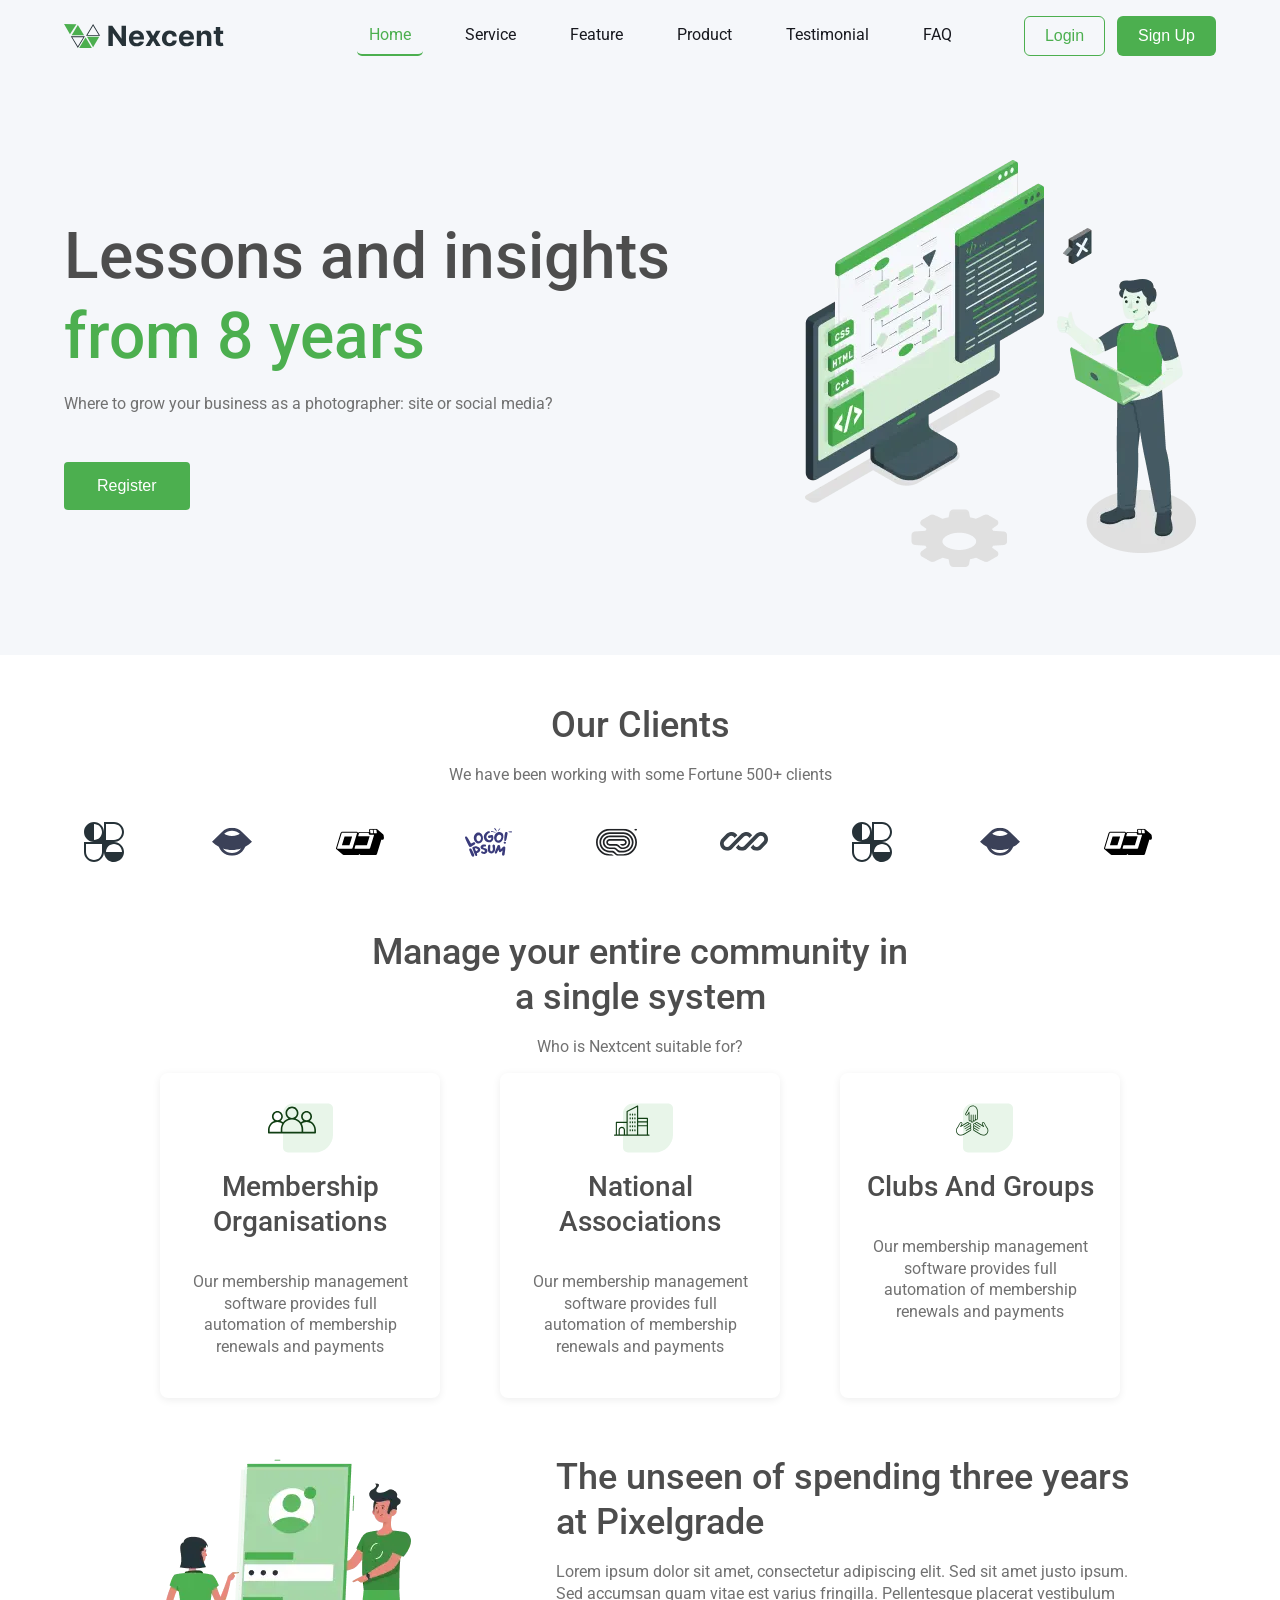
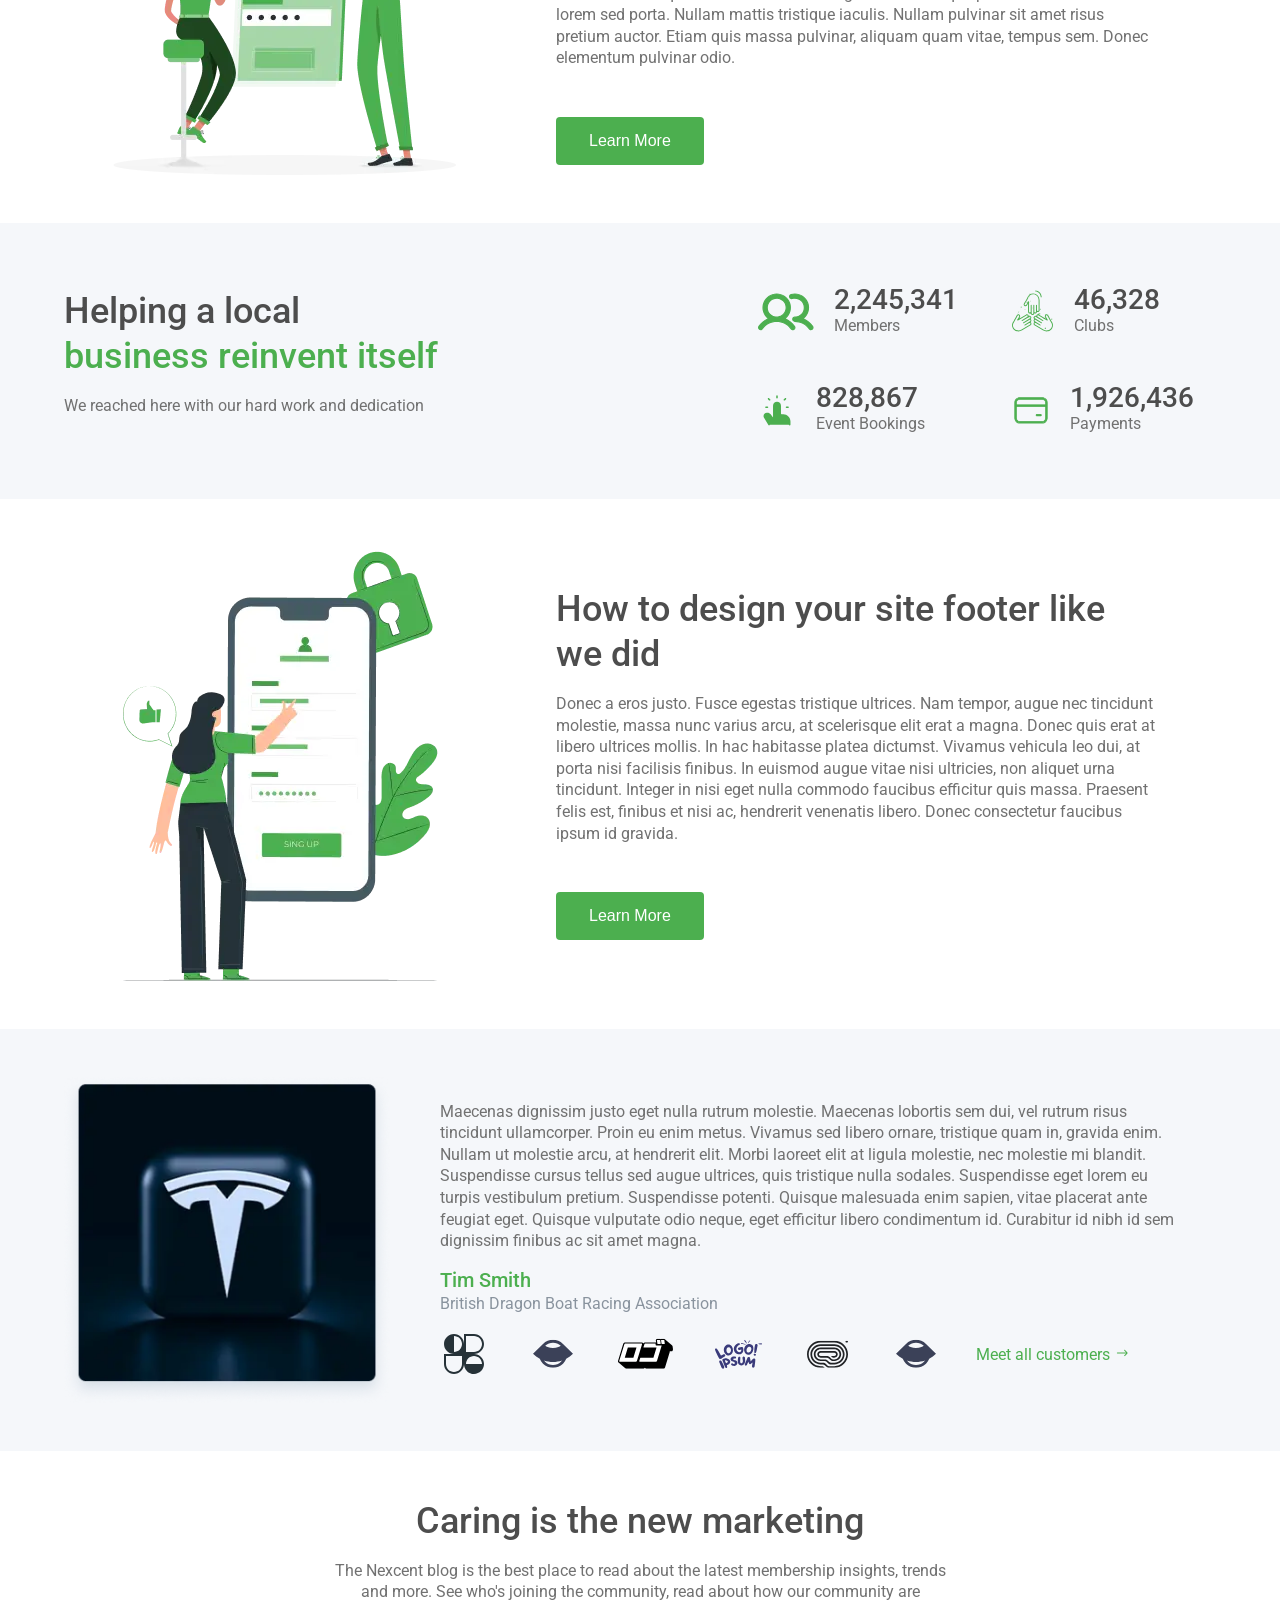
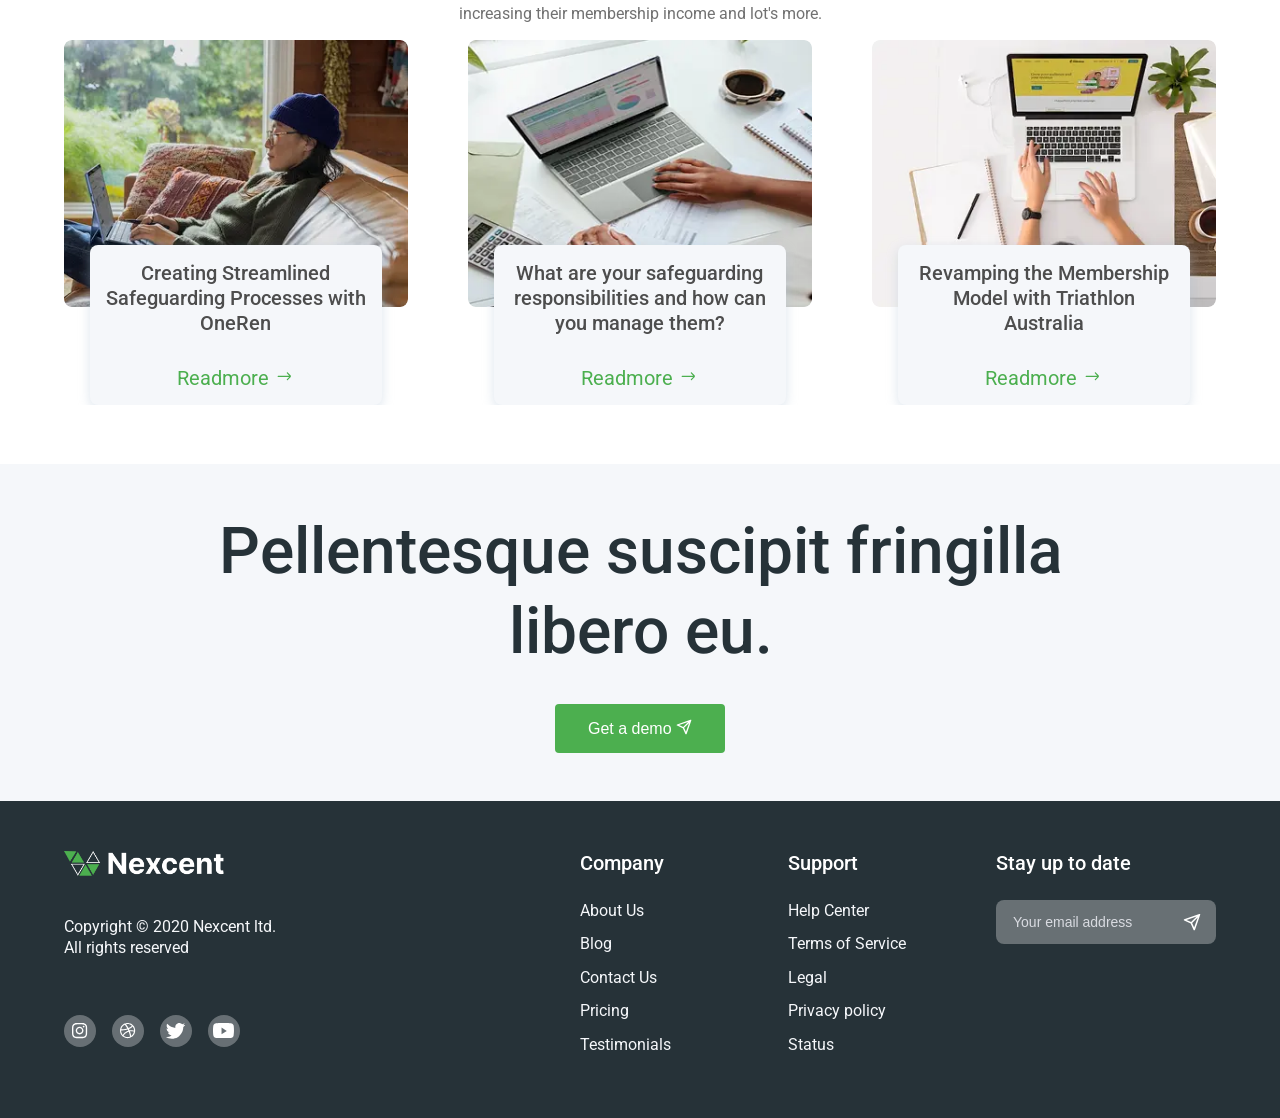
==== commit ebcfcb1e: "active states for navigation bar" ====
--- a/index.html
+++ b/index.html
@@ -67,14 +67,16 @@
             </button>
 
             <ul class="nav-list">
-              <li><a href="/">Home</a></li>
-              <li><a href="/service">Service</a></li>
-              <li><a href="#">Feature</a></li>
-              <li><a href="#">Product</a></li>
               <li>
-                <a href="/testimonial" data-page="testimonial">Testimonial</a>
+                <a href="/" aria-current="page" class="nav-link active">Home</a>
               </li>
-              <li><a href="/faq" data-page="faq">FAQ</a></li>
+              <li><a href="/service" class="nav-link">Service</a></li>
+              <li><a href="/feature" class="nav-link">Feature</a></li>
+              <li><a href="/product" class="nav-link">Product</a></li>
+              <li>
+                <a href="/testimonial" class="nav-link">Testimonial</a>
+              </li>
+              <li><a href="/faq" class="nav-link">FAQ</a></li>
             </ul>
 
             <div class="nav-actions">
--- a/css/styles.css
+++ b/css/styles.css
@@ -215,6 +215,11 @@
   transform: translateX(0);
 }
 
+.nav-link[aria-current="page"] {
+  color: var(--primary-color);
+  border-left: solid 2px var(--primary-color);
+}
+
 /* Navigation List */
 .nav-list {
   display: flex;
@@ -846,6 +851,12 @@
   .nav-list {
     flex-direction: row;
     margin: 0;
+  }
+
+  .nav-link[aria-current="page"] {
+    color: var(--primary-color);
+    border-bottom: 2px solid var(--primary-color);
+    border-left: 0;
   }
 
   .nav-actions {
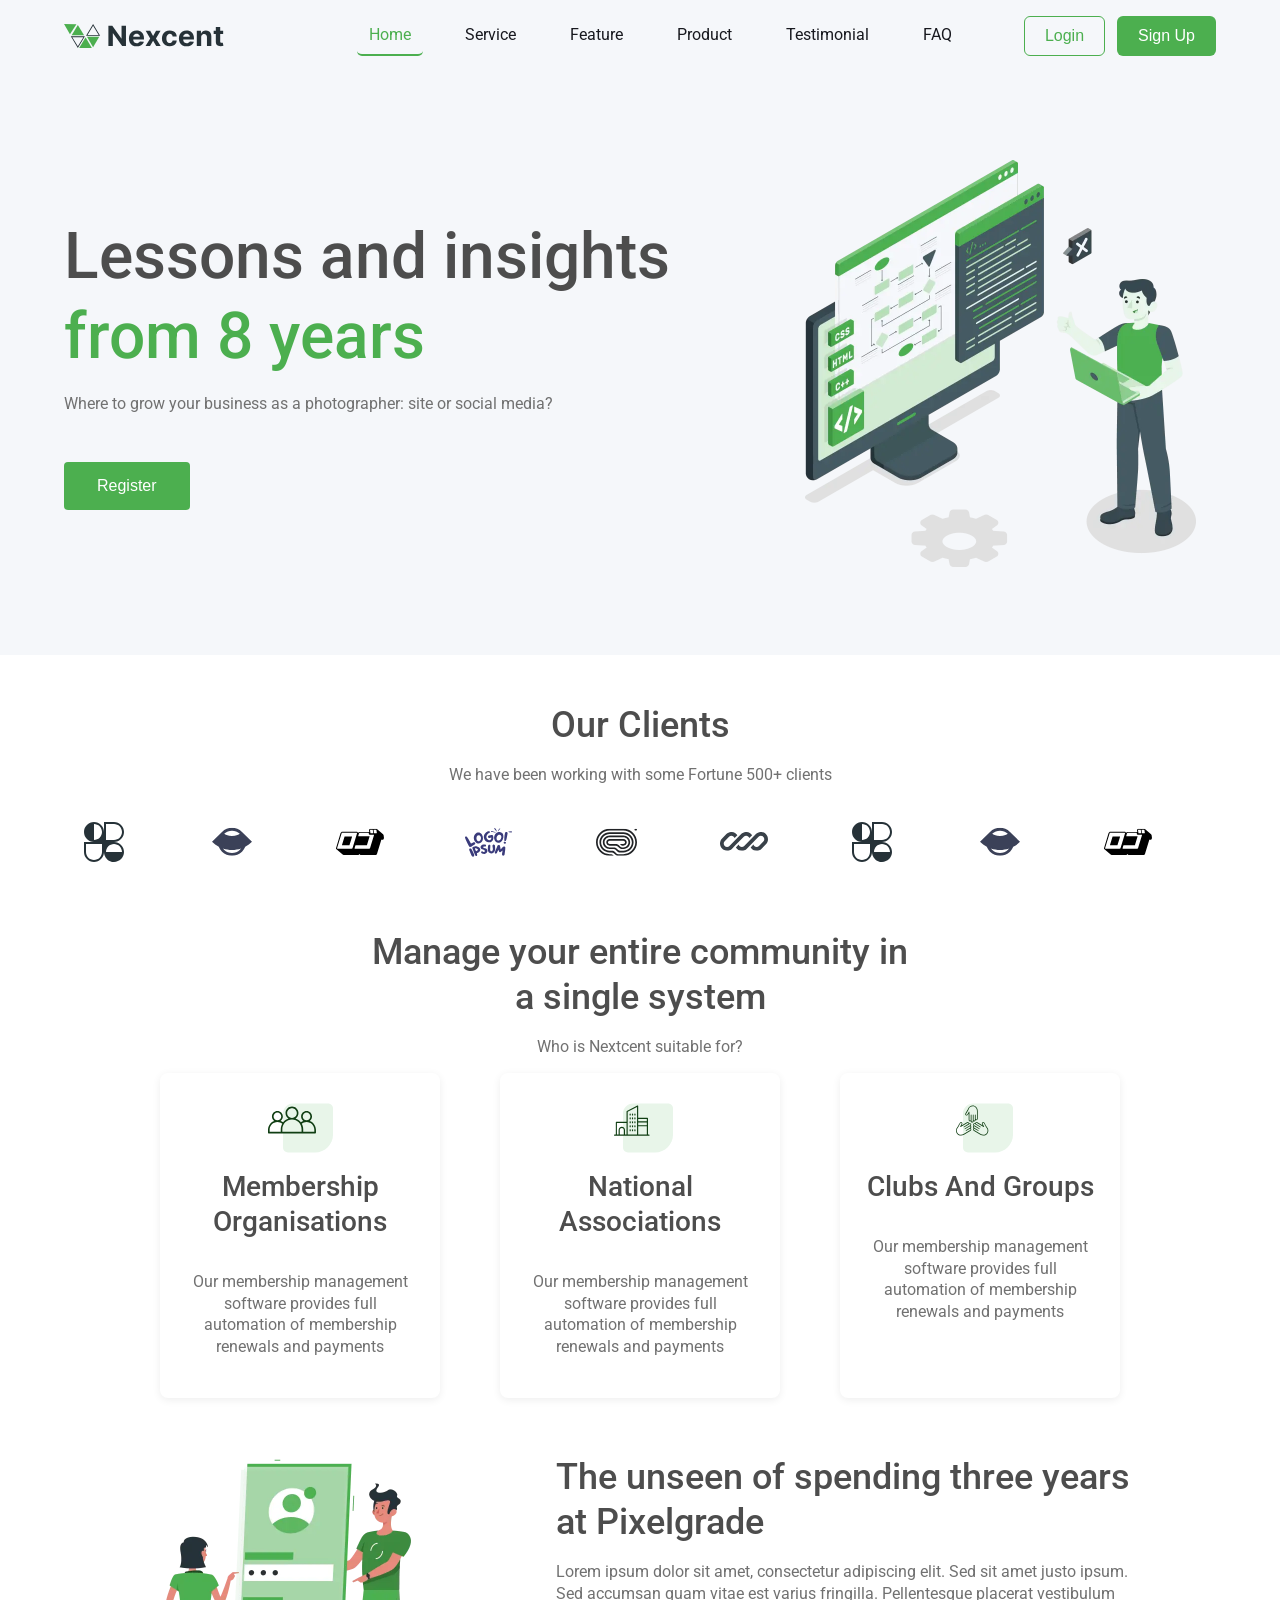
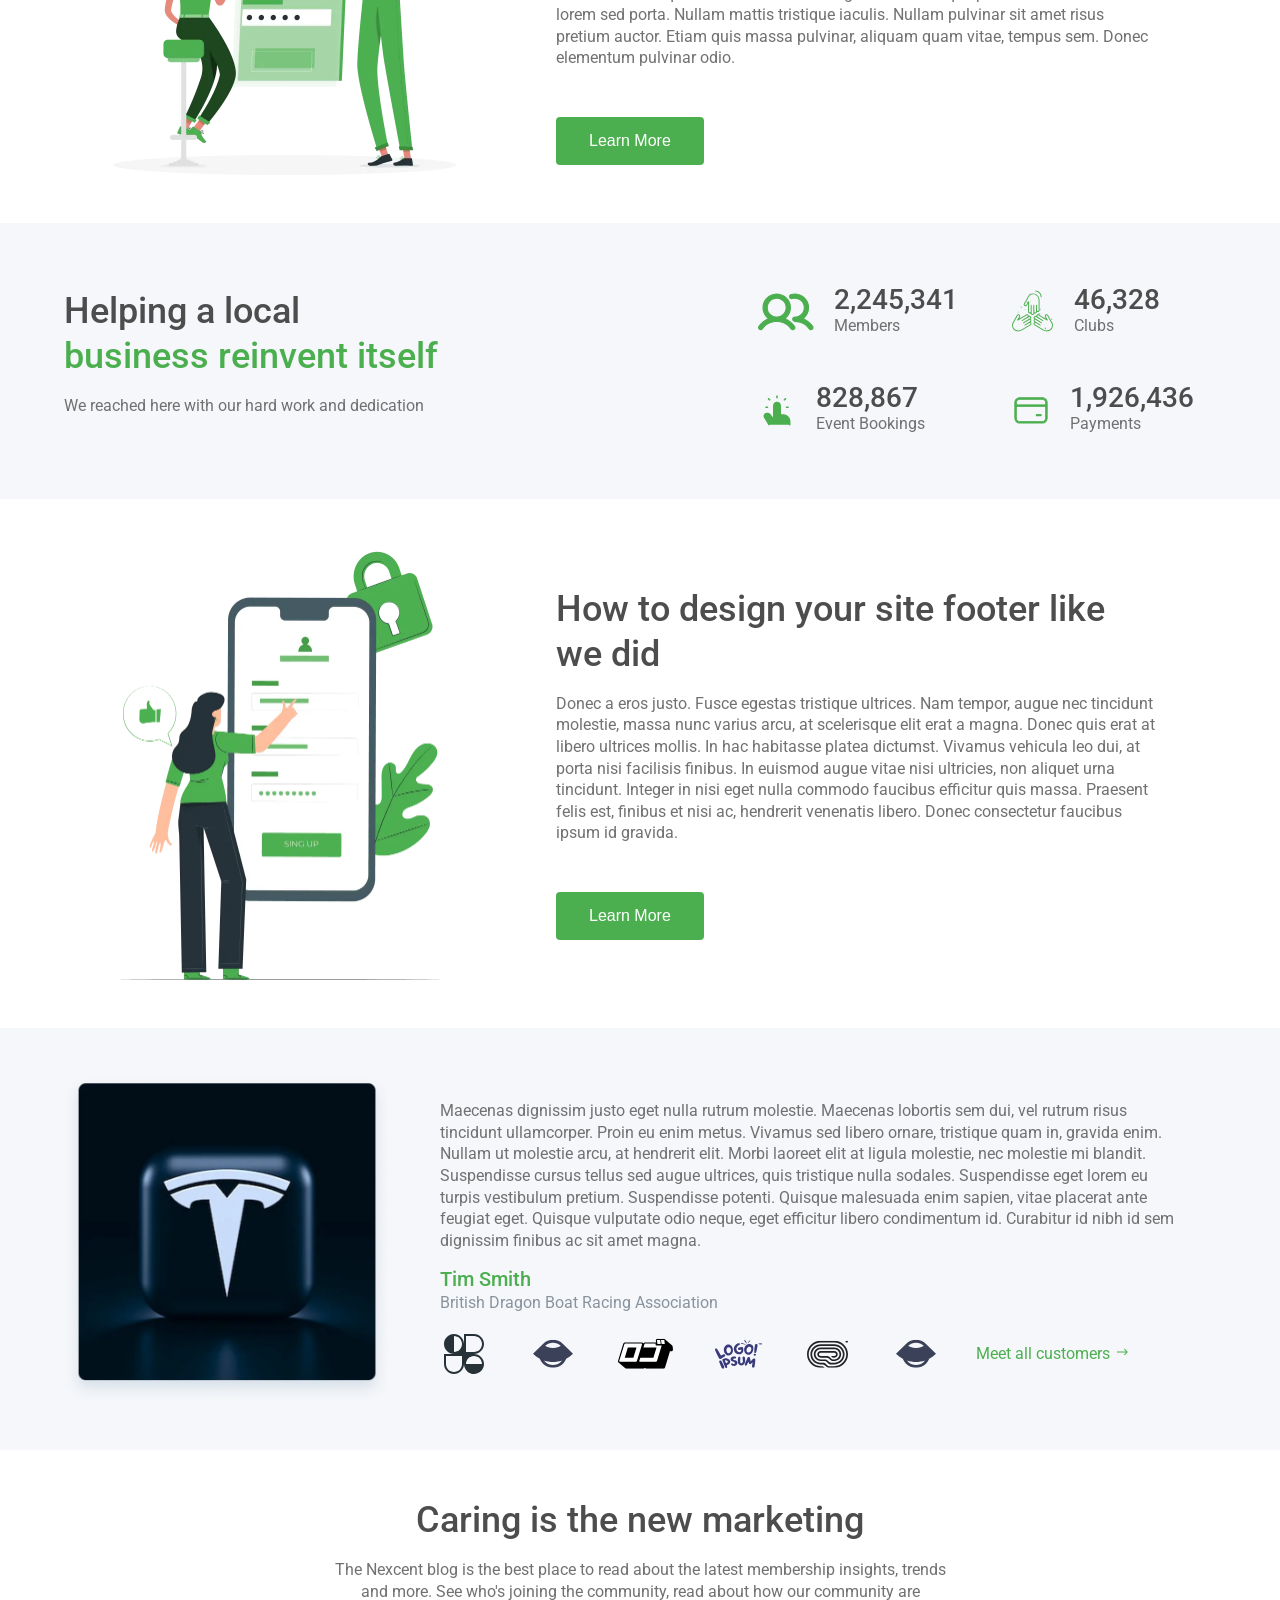
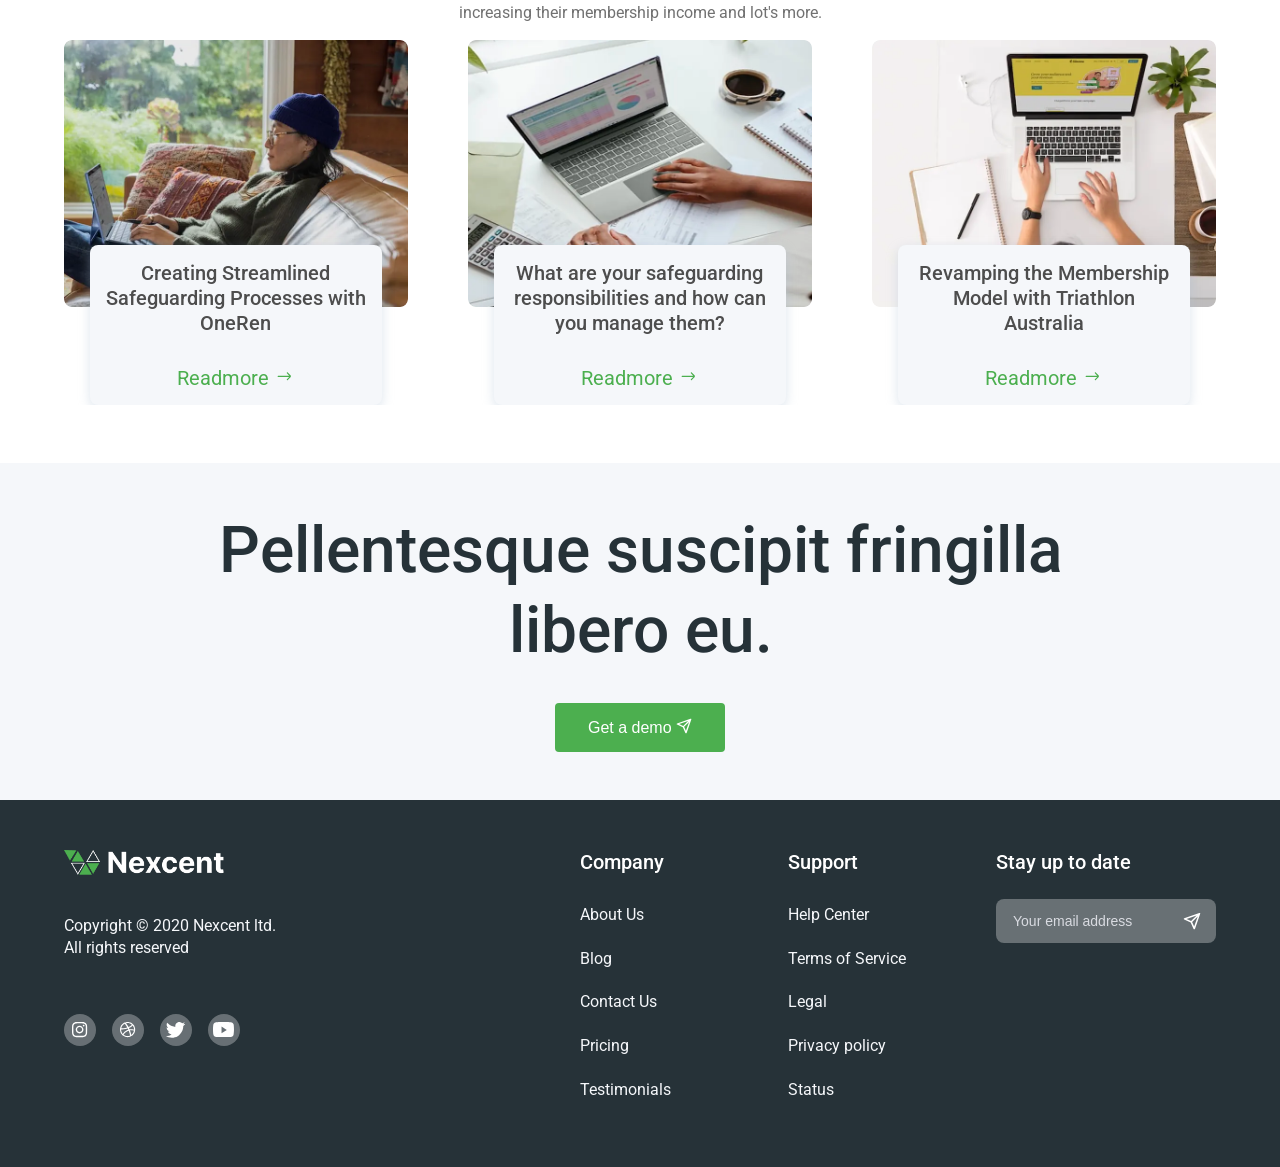
==== commit 763408e1: "picture tag implementation for multiple view ports" ====
--- a/index.html
+++ b/index.html
@@ -115,19 +115,42 @@
             </div>
 
             <picture class="hero-illustration">
+              <!-- Mobile Webp images -->
               <source
+                type="image/webp"
+                media="(max-width: 767px)"
+                srcset="assets/hero-illustration.webp 1x"
+              />
+
+              <!-- Mobile jpg fallback  -->
+              <source
+                media="(max-width: 767px)"
+                srcset="assets/hero-illustration.jpg 1x"
+              />
+
+              <!-- Desktop webp images -->
+              <source
+                type="image/webp"
+                media="(min-width: 767px)"
                 srcset="
-                  assets/hero-illustration.webp    1x,
-                  assets/hero-illustration_2x.webp 2x
+                  assets/hero-illustration_2x.webp 2x,
+                  assets/hero-illustration_3x.webp 3x
                 "
+              />
+
+              <!-- Desktop jpg fallback  -->
+              <source
                 type="image/webp"
-              />
+                media="(min-width: 767px)"
+                srcset="
+                  assets/hero-illustration_2x.jpg 2x,
+                  assets/hero-illustration_3x.jpg 3x
+                "
+              />
+
+              <!-- Default fallback -->
               <img
                 src="assets/hero-illustration.jpg"
-                srcset="
-                  assets/hero-illustration.jpg    1x,
-                  assets/hero-illustration_2x.jpg 2x
-                "
                 alt=""
                 width="391"
                 height="407"
@@ -311,22 +334,44 @@
         <div class="container">
           <div class="description-content flex-gap">
             <picture class="pixelgrade-illustration">
+              <!-- Mobile Webp images -->
               <source
+                type="image/webp"
+                media="(max-width: 767px)"
+                srcset="assets/pixelgrade-illustration.webp 1x"
+              />
+
+              <!-- Mobile jpg fallback  -->
+              <source
+                media="(max-width: 767px)"
+                srcset="assets/pixelgrade-illustration.jpg 1x"
+              />
+
+              <!-- Desktop webp images -->
+              <source
+                type="image/webp"
+                media="(min-width: 767px)"
                 srcset="
-                  assets/pixelgrade-illustration.webp    1x,
-                  assets/pixelgrade-illustration_2x.webp 2x
+                  assets/pixelgrade-illustration_2x.webp 2x,
+                  assets/pixelgrade-illustration_3x.webp 3x
                 "
-                type="image/webp"
-              />
+              />
+
+              <!-- Desktop jpg fallback  -->
+              <source
+                media="(min-width: 767px)"
+                srcset="
+                  assets/pixelgrade-illustration_2x.jpg 2x,
+                  assets/pixelgrade-illustration_3x.jpg 3x
+                "
+              />
+
+              <!-- Default fallback -->
               <img
-                src="assets/pixelgrade-illustration.jpg"
-                srcset="
-                  assets/pixelgrade-illustration.jpg    1x,
-                  assets/pixelgrade-illustration_2x.jpg 2x
-                "
+                src="assets/pixelgrade-illustration.jpg "
+                alt=""
                 width="442"
                 height="329"
-                alt=""
                 loading="lazy"
               />
             </picture>
@@ -401,19 +446,41 @@
         <div class="container">
           <div class="description-content flex-gap">
             <picture class="footer-designer-illustration">
+              <!-- Mobile Webp images -->
               <source
+                media="(max-width: 767px)"
+                type="image/webp"
+                srcset="assets/howTo-illustration.webp 1x"
+              />
+
+              <!-- Mobile jpg fallback  -->
+              <source
+                media="(max-width: 767px)"
+                srcset="assets/howTo-illustration.jpg 1x"
+              />
+
+              <!-- Desktop webp images -->
+              <source
+                type="image/webp"
+                media="(min-width: 767px)"
                 srcset="
-                  assets/howTo-illustration.webp    1x,
-                  assets/howTo-illustration_2x.webp 2x
+                  assets/howTo-illustration_2x.webp 2x,
+                  assets/howTo-illustration_3x.webp 3x
                 "
-                type="image/webp"
-              />
+              />
+
+              <!-- Desktop jpg fallback  -->
+              <source
+                media="(min-width: 767px)"
+                srcset="
+                  assets/howTo-illustration_2x.jpg 2x,
+                  assets/howTo-illustration_3x.jpg 3x
+                "
+              />
+
+              <!-- Default fallback -->
               <img
                 src="assets/howTo-illustration.jpg"
-                srcset="
-                  assets/howTo-illustration.jpg    1x,
-                  assets/howTo-illustration_2x.jpg 2x
-                "
                 width="442"
                 height="433"
                 alt=""
@@ -449,19 +516,41 @@
           <div class="customer-review flex-gap">
             <div class="review-image">
               <picture>
+                <!-- Mobile Webp images -->
                 <source
+                  type="image/webp"
+                  media="(max-width: 767px)"
+                  srcset="assets/review-customer.webp 1x"
+                />
+
+                <!-- Mobile jpg fallback  -->
+                <source
+                  media="(max-width: 767px)"
+                  srcset="assets/review-customer.jpg 1x"
+                />
+
+                <!-- Desktop webp images -->
+                <source
+                  type="image/webp"
+                  media="(min-width: 767px)"
                   srcset="
-                    assets/review-customer.webp    1x,
-                    assets/review-customer_2x.webp 2x
+                    assets/review-customer_2x.webp 2x,
+                    assets/review-customer_3x.webp 3x
                   "
-                  type="image/webp"
                 />
+
+                <!-- Desktop jpg fallback  -->
+                <source
+                  media="(min-width: 767px)"
+                  srcset="
+                    assets/review-customer_2x.jpg 2x,
+                    assets/review-customer_3x.jpg 3x
+                  "
+                />
+
+                <!-- Default fallback -->
                 <img
                   src="assets/review-customer.jpg"
-                  srcset="
-                    assets/review-customer.jpg    1x,
-                    assets/review-customer_2x.jpg 2x
-                  "
                   alt="Representative from customer company giving testimonial"
                   height="326"
                   width="326"
@@ -572,24 +661,48 @@
           <div class="marketing-content-cards grid-gap horizontal-scroll">
             <div class="marketing-card">
               <a href="#">
-                <picture
-                  ><source
+                <picture>
+                  <!-- Mobile Webp images -->
+                  <source
+                    type="image/webp"
+                    media="(max-width: 767px)"
+                    srcset="assets/blog-streamlined.webp 1x"
+                  />
+
+                  <!-- Mobile jpg fallback  -->
+                  <source
+                    media="(max-width: 767px)"
+                    srcset="assets/blog-streamlined.jpg 1x"
+                  />
+
+                  <!-- Desktop webp images -->
+                  <source
+                    type="image/webp"
+                    media="(min-width: 767px)"
                     srcset="
-                      assets/blog-streamlined.webp    1x,
-                      assets/blog-streamlined_2x.webp 2x
+                      assets/blog-streamlined_2x.webp 2x,
+                      assets/blog-streamlined_3x.webp 3x
                     "
-                    type="image/webp" />
+                  />
+
+                  <!-- Desktop jpg fallback  -->
+                  <source
+                    media="(min-width: 767px)"
+                    srcset="
+                      assets/blog-streamlined_2x.jpg 2x,
+                      assets/blog-streamlined_3x.jpg 3x
+                    "
+                  />
+
+                  <!-- Default fallback -->
                   <img
                     src="assets/blog-streamlined.jpg"
-                    srcset="
-                      assets/blog-streamlined.jpg    1x,
-                      assets/blog-streamlined_2x.jpg 2x
-                    "
                     alt=""
                     width="368"
                     height="286"
                     loading="lazy"
-                /></picture>
+                  />
+                </picture>
                 <div class="marketing-card-text">
                   <h4>
                     Creating Streamlined Safeguarding Processes with OneRen
@@ -605,24 +718,48 @@
             </div>
             <div class="marketing-card">
               <a href="#">
-                <picture
-                  ><source
+                <picture>
+                  <!-- Mobile Webp images -->
+                  <source
+                    type="image/webp"
+                    media="(max-width: 767px)"
+                    srcset="assets/blog-safeguard.webp 1x"
+                  />
+
+                  <!-- Mobile jpg fallback  -->
+                  <source
+                    media="(max-width: 767px)"
+                    srcset="assets/blog-safeguard.jpg 1x"
+                  />
+
+                  <!-- Desktop webp images -->
+                  <source
+                    type="image/webp"
+                    media="(min-width: 767px)"
                     srcset="
-                      assets/blog-safeguard.webp    1x,
-                      assets/blog-safeguard_2x.webp 2x
+                      assets/blog-safeguard_2x.webp 2x,
+                      assets/blog-safeguard_3x.webp 3x
                     "
-                    type="image/webp" />
+                  />
+
+                  <!-- Desktop jpg fallback  -->
+                  <source
+                    media="(min-width: 767px)"
+                    srcset="
+                      assets/blog-safeguard_2x.jpg 2x,
+                      assets/blog-safeguard_3x.jpg 3x
+                    "
+                  />
+
+                  <!-- Default fallback -->
                   <img
                     src="assets/blog-safeguard.jpg"
-                    srcset="
-                      assets/blog-safeguard.jpg    1x,
-                      assets/blog-safeguard_2x.jpg 2x
-                    "
                     alt=""
                     width="368"
                     height="286"
                     loading="lazy"
-                /></picture>
+                  />
+                </picture>
                 <div class="marketing-card-text">
                   <h4>
                     What are your safeguarding responsibilities and how can you
@@ -639,24 +776,46 @@
             </div>
             <div class="marketing-card">
               <a href="#">
-                <picture
-                  ><source
+                <picture>
+                  <!-- Mobile Webp images -->
+                  <source
+                    type="image/webp"
+                    media="(max-width: 767px)"
+                    srcset="assets/blog-membership.webp 1x"
+                  />
+                  <!-- Mobile jpg fallback  -->
+                  <source
+                    media="(max-width: 767px)"
+                    srcset="assets/blog-membership.jpg 1x"
+                  />
+                  <!-- Desktop webp images -->
+                  <source
+                    type="image/webp"
+                    media="(min-width: 767px)"
                     srcset="
-                      assets/blog-membership.webp    1x,
-                      assets/blog-membership_2x.webp 2x
+                      assets/blog-membership_2x.webp 2x,
+                      assets/blog-membership_3x.webp 3x
                     "
-                    type="image/webp" />
+                  />
+
+                  <!-- Desktop jpg fallback  -->
+                  <source
+                    media="(min-width: 767px)"
+                    srcset="
+                      assets/blog-membership_2x.jpg 2x,
+                      assets/blog-membership_3x.jpg 3x
+                    "
+                  />
+
+                  <!-- Default fallback -->
                   <img
                     src="assets/blog-membership.jpg"
-                    srcset="
-                      assets/blog-membership.jpg    1x,
-                      assets/blog-membership_2x.jpg 2x
-                    "
                     alt=""
                     width="368"
                     height="286"
                     loading="lazy"
-                /></picture>
+                  />
+                </picture>
                 <div class="marketing-card-text">
                   <h4>
                     Revamping the Membership Model with Triathlon Australia
--- a/css/styles.css
+++ b/css/styles.css
@@ -106,6 +106,10 @@
   text-decoration: none;
   display: inline-block;
   padding: 8px 12px;
+}
+
+a:hover {
+  text-decoration: underline;
 }
 
 li {
@@ -239,7 +243,8 @@
 
 .nav-list a:hover {
   color: var(--primary-color);
-  background-color: var(--default-color);
+  background-color: rgb(235, 235, 235);
+  text-decoration: none;
 }
 
 /* Buttons */
@@ -647,7 +652,11 @@
 .company-support-list ul li a {
   color: var(--neutral-color);
   transition: all 0.3s ease;
-  padding: 0;
+  padding: 5px 0;
+}
+
+.company-support-list ul li {
+  margin-bottom: 12px;
 }
 
 .input-email-field {
@@ -710,10 +719,6 @@
 
 .stay-updated {
   grid-area: d;
-}
-
-.company-support-list ul li {
-  margin-bottom: 12px;
 }
 
 .visually-hidden {
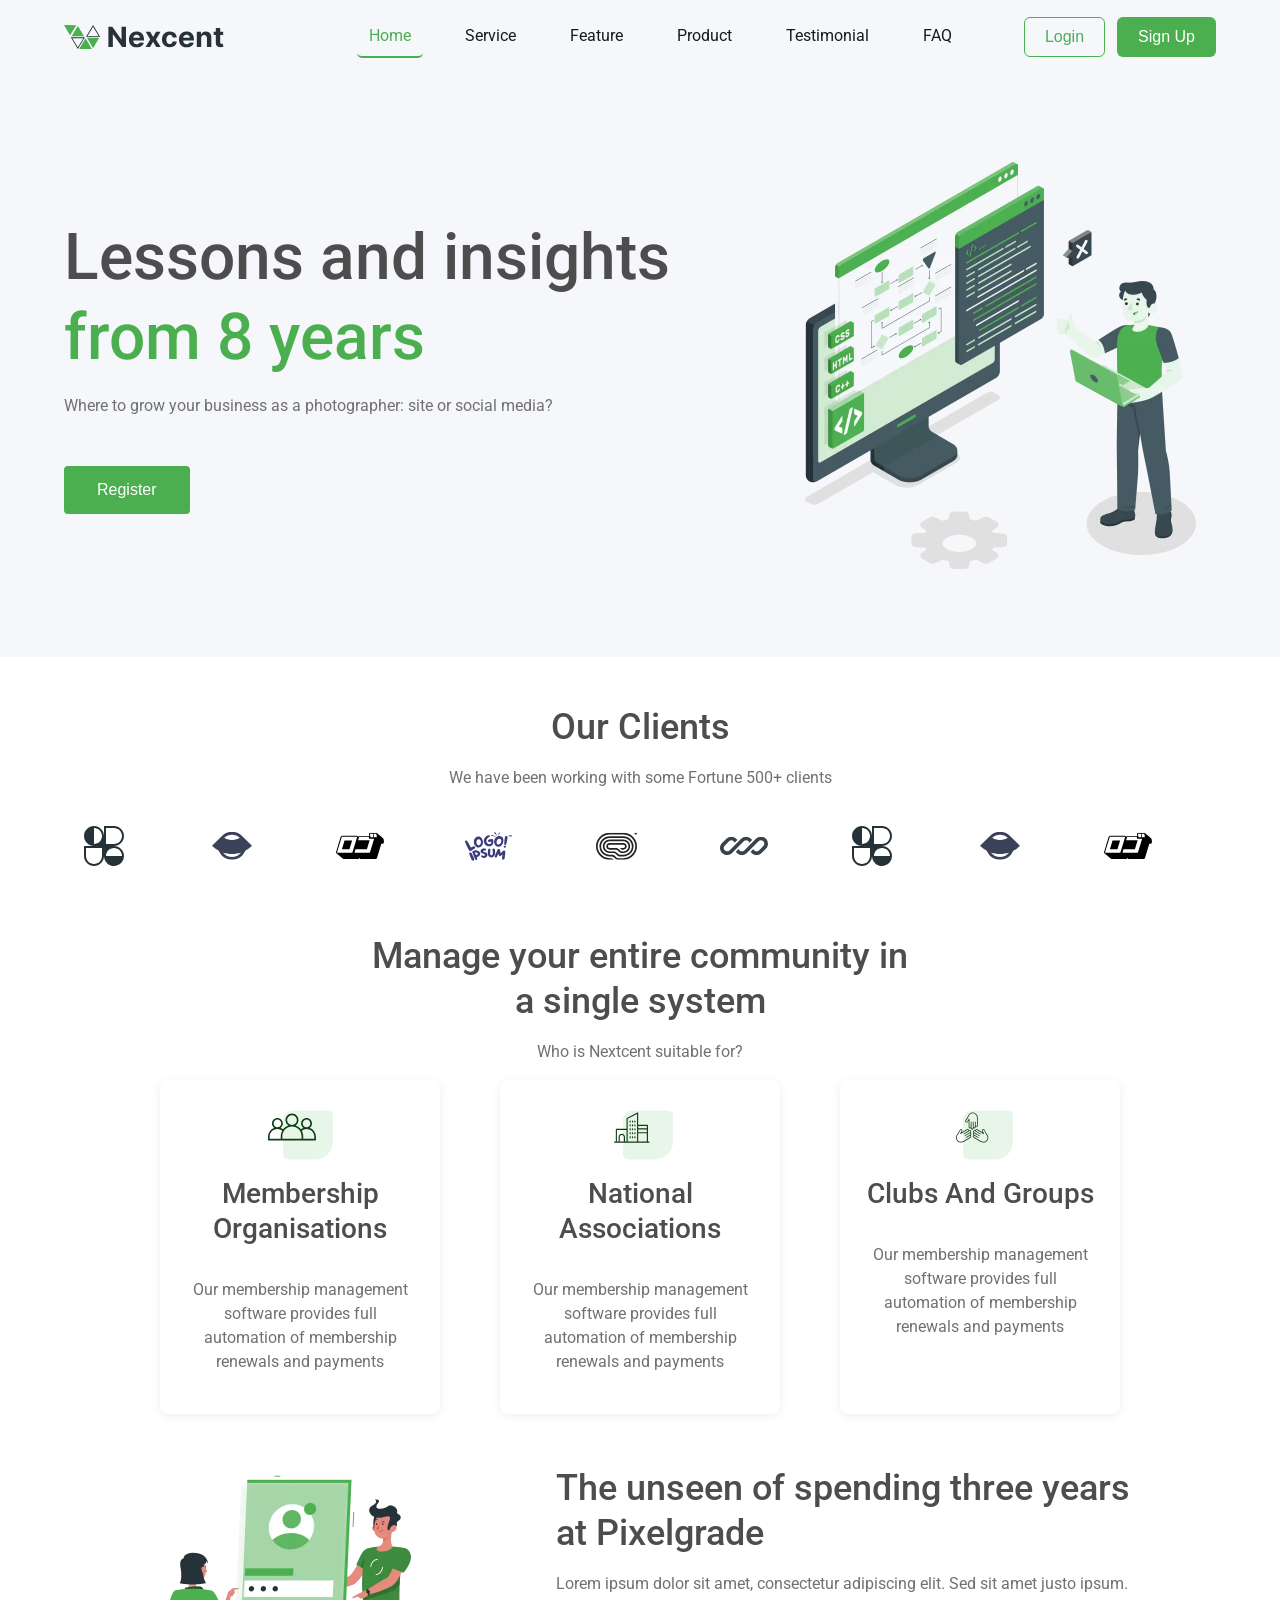
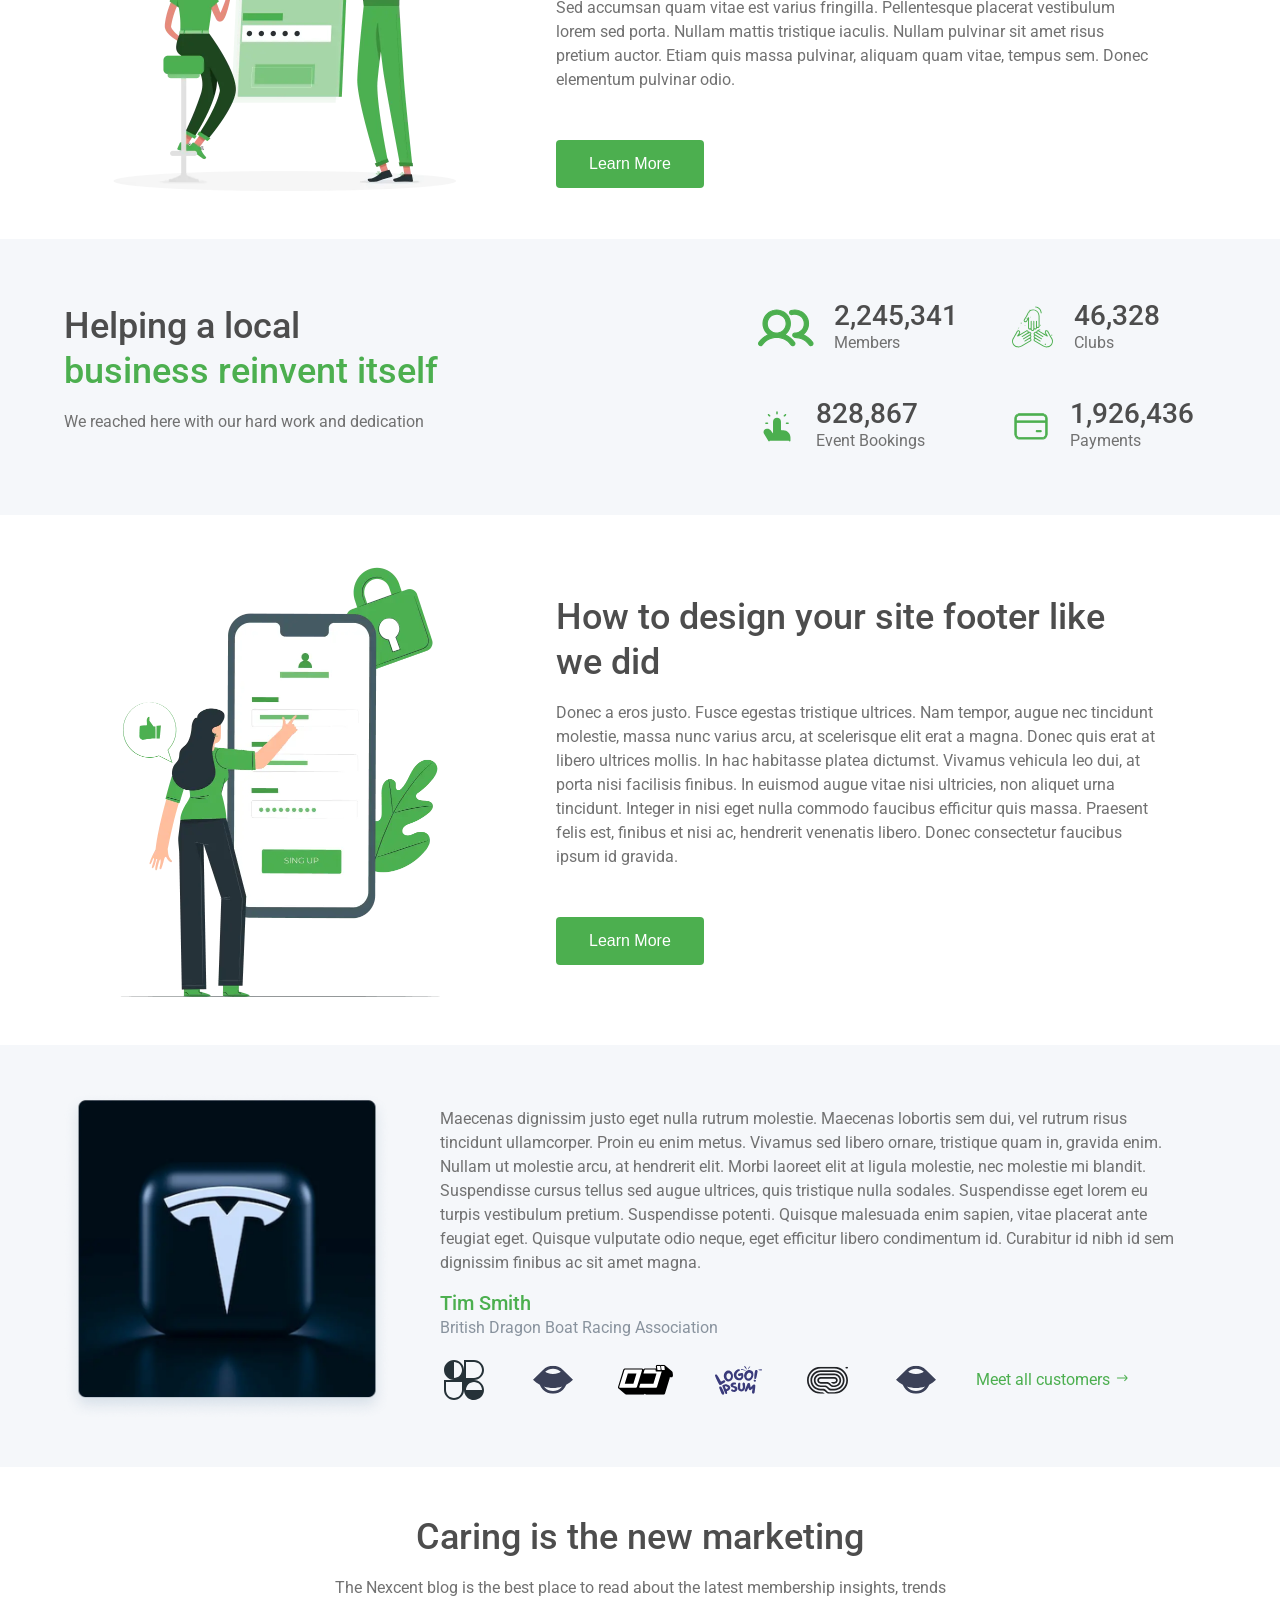
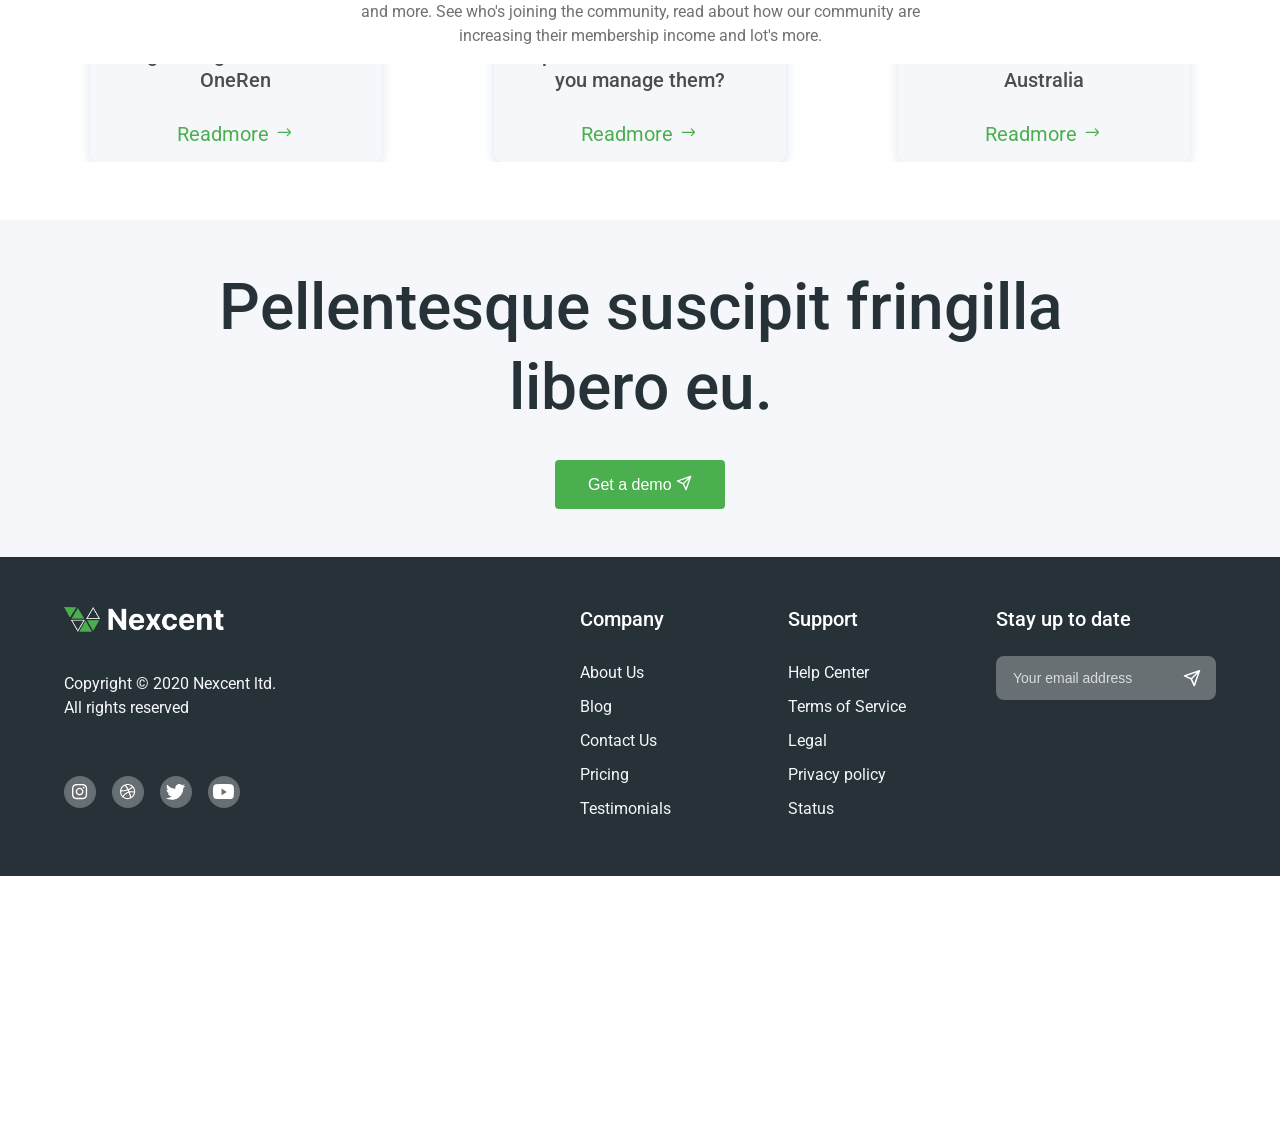
==== commit 31f4c7f6: "minor issues fixed" ====
--- a/index.html
+++ b/index.html
@@ -76,7 +76,7 @@
               <li>
                 <a href="/testimonial" class="nav-link">Testimonial</a>
               </li>
-              <li><a href="/faq" class="nav-link">FAQ</a></li>
+              <li><a href="/" class="nav-link">FAQ</a></li>
             </ul>
 
             <div class="nav-actions">
--- a/css/styles.css
+++ b/css/styles.css
@@ -12,7 +12,7 @@
   color: var(--body-text);
   margin: 0;
   font-weight: 400;
-  line-height: 1.35rem;
+  line-height: 1.5rem;
 }
 
 .skip-link {
@@ -133,6 +133,7 @@
   border: 1px solid transparent;
   cursor: pointer;
   font-size: var(--fs-body);
+  transition: all 0.4s ease;
 }
 
 .btn-primary {
@@ -653,10 +654,6 @@
   color: var(--neutral-color);
   transition: all 0.3s ease;
   padding: 5px 0;
-}
-
-.company-support-list ul li {
-  margin-bottom: 12px;
 }
 
 .input-email-field {
@@ -1036,6 +1033,7 @@
 
 .modal-auth-switch a {
   font-size: var(--fs-body);
+  padding: 0;
 }
 
 /* Form group layout */
@@ -1057,7 +1055,6 @@
 }
 
 /* 404 page */
-
 .custom-error-page {
   background-color: #f7fff7;
 }
